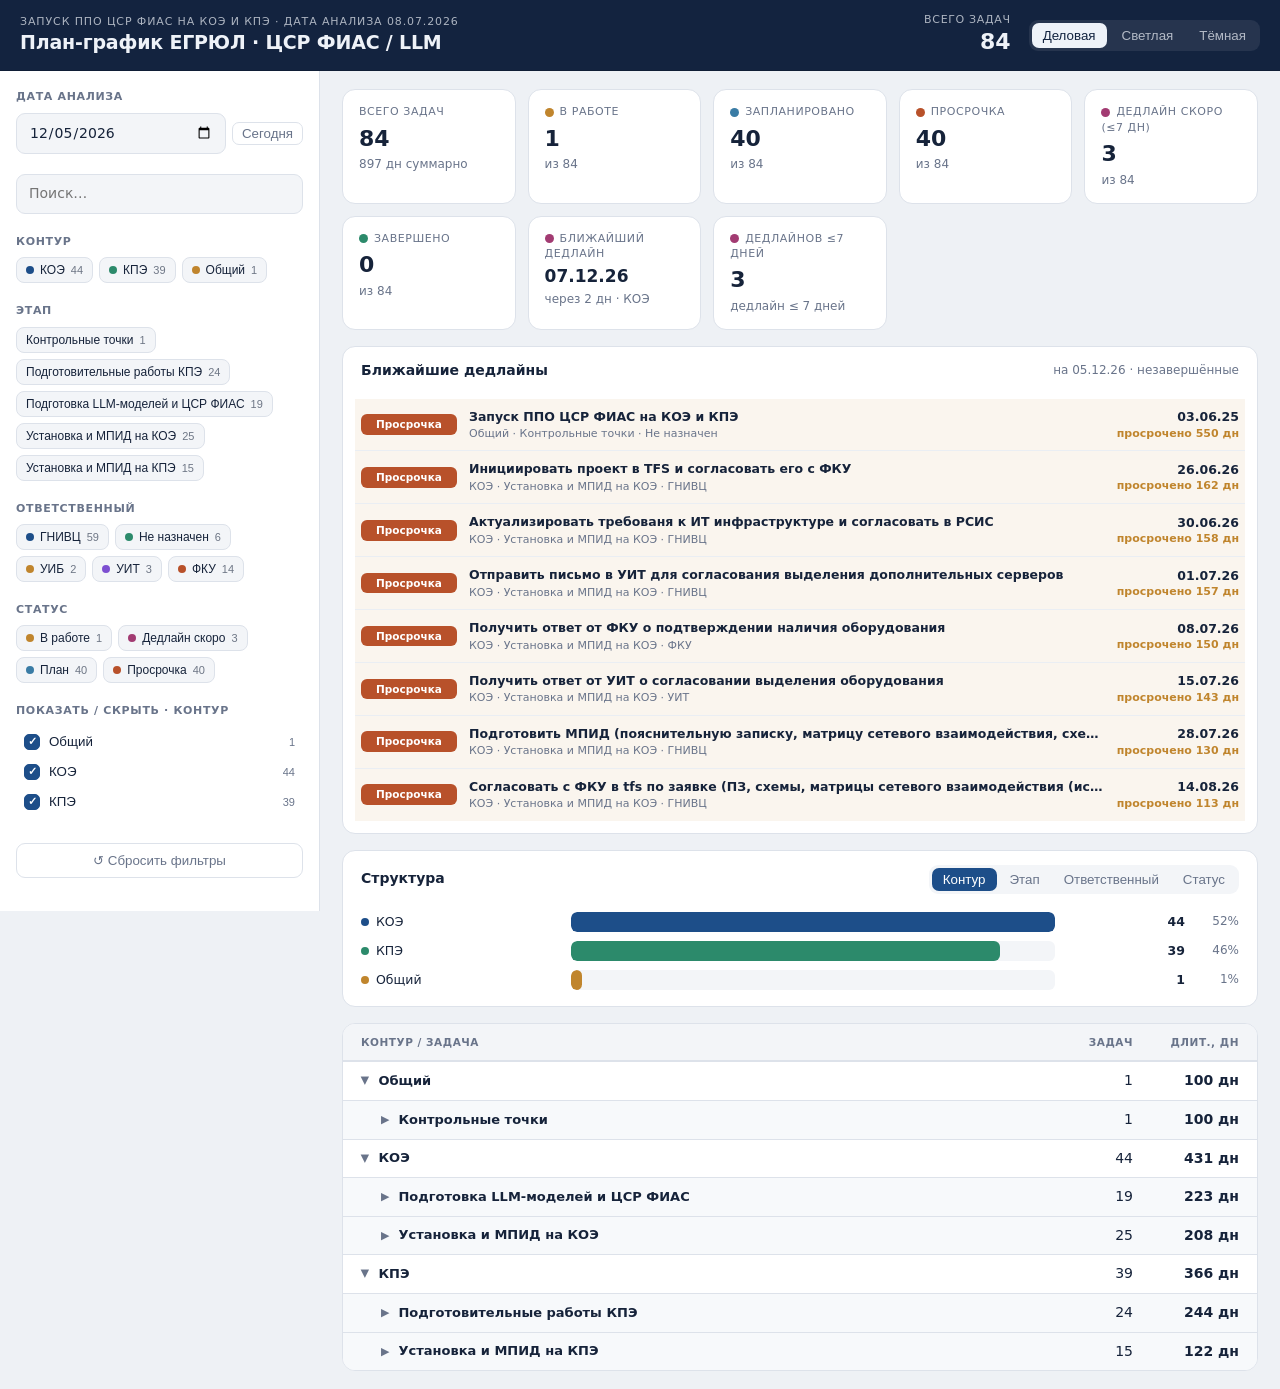
==== constructorskeleton.html @ 40c8abad "Remove 'Показана' toggle column from schedule table Drop the per-row show/hide pill (and unused DOMA" ====
<!DOCTYPE html>
<html lang="ru">
<head>
<meta charset="utf-8">
<meta name="viewport" content="width=device-width, initial-scale=1">
<title>План-график ЕГРЮЛ · ЦСР ФИАС / LLM · КОЭ и КПЭ</title>
<style>
  * { box-sizing: border-box; margin: 0; padding: 0; }

  /* ===== ТЕМЫ (CSS-переменные). Меняются переключателем в шапке ===== */
  :root, :root[data-theme="business"] {
    --bg:#eef1f5; --panel:#fff; --panel2:#f3f5f8; --groupBg:#f7f9fb;
    --ink:#16233a; --mut:#69748a; --bord:#dde2ea; --bordSoft:#eaeef3;
    --acc:#1d4e89; --accInk:#fff; --head:#13233f; --headInk:#eef2f8;
    --good:#2c8a6b; --warn:#c0852d;
  }
  :root[data-theme="light"] {
    --bg:#fafaf9; --panel:#fff; --panel2:#f5f5f4; --groupBg:#fafaf9;
    --ink:#1c1917; --mut:#78716c; --bord:#e7e5e4; --bordSoft:#f0efee;
    --acc:#b8512a; --accInk:#fff; --head:#fff; --headInk:#1c1917;
    --good:#2c8a6b; --warn:#b8512a;
  }
  :root[data-theme="dark"] {
    --bg:#0e1520; --panel:#16202e; --panel2:#1d2937; --groupBg:#19232f;
    --ink:#e8eef6; --mut:#8896a8; --bord:#27323f; --bordSoft:#1f2937;
    --acc:#4f9eff; --accInk:#0e1520; --head:#101924; --headInk:#e8eef6;
    --good:#3fb488; --warn:#e0a24a;
  }

  body { background:var(--bg); color:var(--ink);
    font:14px/1.4 Inter, system-ui, -apple-system, "Segoe UI", Roboto, sans-serif;
    font-variant-numeric: tabular-nums; }

  .header { position:sticky; top:0; z-index:20; background:var(--head); color:var(--headInk);
    display:flex; align-items:center; justify-content:space-between; gap:16px;
    padding:12px 20px; border-bottom:1px solid rgba(0,0,0,.15); }
  .header .kicker { font-size:11px; letter-spacing:.08em; text-transform:uppercase; opacity:.7; }
  .header h1 { font-size:19px; font-weight:700; letter-spacing:-.01em; }
  .header .total { text-align:right; }
  .header .total .lbl { font-size:11px; letter-spacing:.06em; text-transform:uppercase; opacity:.7; }
  .header .total .val { font-size:22px; font-weight:800; }
  .themes { display:flex; gap:4px; background:rgba(255,255,255,.08); padding:3px; border-radius:9px; }
  .themes button { border:none; background:transparent; color:var(--headInk); opacity:.7;
    font:600 12px inherit; padding:5px 11px; border-radius:7px; cursor:pointer; }
  .themes button.on { background:var(--headInk); color:var(--head); opacity:1; }

  .body { display:grid; grid-template-columns:320px 1fr; align-items:start; gap:0; }
  @media (max-width:900px){ .body { grid-template-columns:1fr; } }

  .sidebar { position:sticky; top:60px; align-self:start; max-height:calc(100vh - 60px); overflow-y:auto;
    background:var(--panel); border-right:1px solid var(--bord); padding:18px 16px 60px;
    display:flex; flex-direction:column; gap:20px; }
  @media (max-width:900px){ .sidebar { position:static; max-height:none; border-right:none; border-bottom:1px solid var(--bord);} }
  .search { width:100%; padding:9px 12px; border:1px solid var(--bord); border-radius:9px;
    background:var(--panel2); color:var(--ink); font:inherit; outline:none; }
  .facet .ttl, .side-ttl { font-size:11px; letter-spacing:.06em; text-transform:uppercase;
    color:var(--mut); font-weight:700; margin-bottom:8px; }
  .chips { display:flex; flex-wrap:wrap; gap:6px; }
  .chip { display:inline-flex; align-items:center; gap:6px; padding:5px 9px; border-radius:8px;
    font-size:12px; font-weight:500; cursor:pointer; border:1px solid var(--bord); background:var(--panel2); color:var(--ink); }
  .chip.on { border-color:var(--acc); background:var(--acc); color:var(--accInk); }
  .chip .dot { width:8px; height:8px; border-radius:50%; flex:none; }
  .chip .cnt { opacity:.6; font-size:11px; }
  .scenario button { display:flex; align-items:center; gap:9px; width:100%; padding:7px 8px; border:none;
    border-radius:8px; background:transparent; color:var(--ink); font:12.5px inherit; cursor:pointer; text-align:left; }
  .scenario .box { width:16px;height:16px;flex:none;border-radius:5px;display:flex;align-items:center;justify-content:center;
    font-size:11px;font-weight:700;border:1.5px solid var(--bord); }
  .scenario button.on .box { background:var(--acc); border-color:var(--acc); color:var(--accInk); }
  .scenario button.off { color:var(--mut); text-decoration:line-through; opacity:.65; }
  .scenario .amt { margin-left:auto; font-size:11px; color:var(--mut); }
  .reset { margin-top:6px; width:100%; padding:9px; border:1px solid var(--bord); border-radius:9px;
    background:var(--panel); color:var(--mut); font:600 12.5px inherit; cursor:pointer; }

  .main { padding:18px clamp(12px,2vw,22px); display:flex; flex-direction:column; gap:16px; min-width:0; }
  .kpis { display:grid; grid-template-columns:repeat(auto-fit,minmax(150px,1fr)); gap:12px; }
  @media (max-width:560px){ .kpis { grid-template-columns:repeat(2,1fr); } }
  .kpi { background:var(--panel); border:1px solid var(--bord); border-radius:13px; padding:14px 16px; }
  .kpi .lbl { font-size:11px; letter-spacing:.05em; text-transform:uppercase; color:var(--mut); }
  .kpi .val { font-size:22px; font-weight:800; margin-top:4px; }
  .kpi .sub { font-size:12px; color:var(--mut); margin-top:2px; }

  .delta { display:flex; align-items:center; gap:14px; padding:14px 18px; border-radius:13px; }
  .delta.save { border:1px solid var(--good); background:color-mix(in srgb, var(--good) 12%, var(--panel)); }
  .delta.over { border:1px solid var(--warn); background:color-mix(in srgb, var(--warn) 12%, var(--panel)); }
  .delta .ic { font-size:18px; } .delta .t { font-weight:700; } .delta .s { font-size:12px; color:var(--mut); }
  .delta .v { margin-left:auto; font-size:20px; font-weight:800; }

  .card { background:var(--panel); border:1px solid var(--bord); border-radius:13px; }
  .card .cap { display:flex; align-items:center; justify-content:space-between; gap:12px; padding:14px 18px; }
  .card .cap h2 { font-size:14px; font-weight:700; }
  .segbtns { display:flex; gap:2px; background:var(--panel2); padding:3px; border-radius:9px; }
  .segbtns button { border:none; background:transparent; color:var(--mut); font:600 12px inherit;
    padding:4px 11px; border-radius:7px; cursor:pointer; }
  .segbtns button.on { background:var(--acc); color:var(--accInk); }

  .bars { padding:4px 18px 16px; display:flex; flex-direction:column; gap:9px; }
  .bar { display:flex; align-items:center; gap:10px; }
  .bar .name { width:200px; flex:none; font-size:12.5px; white-space:nowrap; overflow:hidden;
    text-overflow:ellipsis; display:flex; align-items:center; gap:7px; }
  @media (max-width:760px){ .bar .name { width:120px; } }
  .bar .track { flex:1; height:20px; background:var(--panel2); border-radius:6px; overflow:hidden; }
  .bar .fill { height:100%; border-radius:6px; }
  .bar .amt { width:120px; text-align:right; font-weight:700; font-size:12.5px; }
  .bar .pct { width:44px; text-align:right; color:var(--mut); font-size:12px; }
  .bar .dot { width:8px;height:8px;border-radius:50%;flex:none; }

  .table { overflow-x:auto; }
  .table .inner { min-width:720px; }
  .thead, .noderow, .leaf { display:grid; gap:10px; align-items:center; }
  .thead { padding:11px 18px; background:var(--panel2); border-bottom:1px solid var(--bord);
    font-size:10.5px; letter-spacing:.05em; text-transform:uppercase; color:var(--mut); font-weight:700; }
  .thead .r, .noderow .r, .leaf .r { text-align:right; }
  .noderow { padding:9px 18px; cursor:pointer; border-top:1px solid var(--bord); }
  .noderow.lvl1 { background:var(--groupBg); padding-left:38px; }
  .noderow .nm { font-weight:700; font-size:13px; display:flex; align-items:center; gap:9px; }
  .noderow .chev { color:var(--mut); font-size:11px; transition:transform .15s; display:inline-block; }
  .noderow.open .chev { transform:rotate(90deg); }
  .leaf { padding:9px 18px 9px 54px; border-top:1px solid var(--bordSoft); }
  .leaf .nm { font-size:12.5px; }
  .leaf .desc { font-size:11px; color:var(--mut); }
  .leaf .meta { font-size:11px; color:var(--mut); margin-top:2px; }
  .leaf .meta b { color:var(--acc); font-weight:600; }
  .struck { text-decoration:line-through; opacity:.5; }
  .badge { display:inline-block; padding:2px 8px; border-radius:6px; font-size:10.5px; font-weight:700; color:#fff; white-space:nowrap; }
  .tchip { display:inline-block; padding:2px 8px; border-radius:6px; font-size:11px; font-weight:600; color:#fff; }
  .qty { width:74px; padding:5px 7px; text-align:right; border-radius:7px; font:12.5px inherit;
    border:1px solid var(--bord); background:var(--panel2); color:var(--ink); outline:none; }
  .qty.edited { border-color:var(--acc); }
  .pill { padding:3px 9px; border-radius:7px; font:700 10.5px inherit; cursor:pointer; white-space:nowrap;
    border:1px solid var(--bord); background:transparent; color:var(--mut); }
  .pill.off { border-color:var(--acc); background:var(--acc); color:var(--accInk); }
  .muted { color:var(--mut); }
  .empty { padding:44px; text-align:center; color:var(--mut); }

  /* дедлайн-чип в строке задачи */
  .due { display:inline-block; padding:2px 8px; border-radius:6px; font-size:11px; font-weight:600;
    border:1px solid var(--bord); color:var(--mut); background:var(--panel2); white-space:nowrap; }
  .due.risk { border-color:#a23b72; color:#a23b72; background:color-mix(in srgb,#a23b72 12%,var(--panel)); }
  .due.over { border-color:var(--warn); color:var(--warn); background:color-mix(in srgb,var(--warn) 14%,var(--panel)); }
  .due.ok   { border-color:var(--good); color:var(--good); background:color-mix(in srgb,var(--good) 12%,var(--panel)); }

  /* блок «Ближайшие дедлайны» */
  .deadlines { padding:4px 12px 12px; display:flex; flex-direction:column; }
  .dl-row { display:flex; align-items:center; gap:12px; padding:9px 6px; border-top:1px solid var(--bordSoft); }
  .dl-row:first-child { border-top:none; }
  .dl-row.over { background:color-mix(in srgb,var(--warn) 8%,transparent); }
  .dl-row.risk { background:color-mix(in srgb,#a23b72 7%,transparent); }
  .dl-badge { flex:none; padding:3px 9px; border-radius:6px; font-size:10.5px; font-weight:700; color:#fff; min-width:96px; text-align:center; }
  .dl-main { flex:1; min-width:0; }
  .dl-name { font-size:12.5px; font-weight:600; white-space:nowrap; overflow:hidden; text-overflow:ellipsis; }
  .dl-meta { font-size:11px; color:var(--mut); margin-top:1px; }
  .dl-date { flex:none; text-align:right; font-size:12.5px; }
  .dl-left { display:block; font-size:11px; color:var(--mut); }
  .dl-left.over { color:var(--warn); font-weight:700; }
  .dl-left.risk { color:#a23b72; font-weight:700; }
</style>
</head>
<body>
<div id="app"></div>

<script>
/* =============================================================================
   КОНСТРУКТОР — СКЕЛЕТ-ДВИЖОК
   -----------------------------------------------------------------------------
   Как адаптировать под свою предметную область:
     1) DOMAIN  — описываешь область: подписи, иерархию, меры (числа), фасеты
                  (фильтры), формулу пересчёта, статусы.
     2) DATA    — массив «плоских» записей (одна запись = одна позиция/строка).
                  Каждая запись должна содержать поля, на которые ссылается DOMAIN
                  (все уровни hierarchy, все measures, все facets, itemLabel и т.д.).
     3) ENGINE  — ниже; предметно-независим, трогать обычно не нужно.

   Формула пересчёта («калькулятор»): для меры со scalesWithQty
       эффективное значение = базовое * (изменённое_кол-во / базовое_кол-во)
   Драйвер количества — DOMAIN.qtyKey (редактируемое поле в таблице).
   Исключение из расчёта (сценарий) на любом уровне обнуляет вклад позиции.
============================================================================= */

/* ===== 1. DOMAIN — ПЛАН-ГРАФИК ЕГРЮЛ (ЦСР ФИАС / LLM / КОЭ и КПЭ) =========== */
const ANALYSIS_DATE = new Date(2026, 6, 8);   // дата анализа 08.07.2026 (файл «8.07»)

const DOMAIN = {
  title:    'План-график ЕГРЮЛ · ЦСР ФИАС / LLM',
  subtitle: 'Запуск ППО ЦСР ФИАС на КОЭ и КПЭ · дата анализа 08.07.2026',
  currency: '',                          // без денежной единицы
  bigUnit:  '',

  hierarchy: ['contour', 'stage'],       // Контур → Этап → Задача
  levelLabels: { contour:'Контур', stage:'Этап' },

  itemLabel: 'name',                     // название задачи
  itemSub:   'period',                   // «начало → окончание» под задачей

  qtyKey:          'dur',                // справочная мера (нередактируемая)
  headlineMeasure: 'tasks',              // главный итог в шапке = число задач

  // меры (числовые поля). kind: 'count' | 'num'
  measures: [
    { key:'tasks', label:'Задач',     kind:'count' },              // =1, сумма = кол-во задач
    { key:'dur',   label:'Длит., дн', kind:'num', unit:'дн', primary:true },
  ],

  // фасеты (фильтры в сайдбаре). colored:true — раскрашивать значения
  facets: [
    { key:'contour',     label:'Контур',       colored:true },
    { key:'stage',       label:'Этап' },
    { key:'responsible', label:'Ответственный', colored:true },
    { key:'status',      label:'Статус',       colored:true,
      colors:{ 'План':'#3a7ca5', 'В работе':'#c0852d', 'Завершено':'#2c8a6b',
               'Просрочка':'#b8512a', 'Дедлайн скоро':'#a23b72' } },
  ],

  badgeFacet:    'status',                        // какой фасет показывать бейджем в строке
  breakdownDims: ['contour', 'stage', 'responsible', 'status'],   // разрезы диаграммы

  // строки-меты под задачей
  rowMeta: [
    { key:'startLabel',  label:'Начало' },
    { key:'pred',        label:'Предшественники' },
    { key:'members',     label:'Участники' },
    { key:'responsible', label:'Ответственный' },
    { key:'pctLabel',    label:'Выполнение' },
  ],

};

// названия статусов (единый источник)
const ST = { done:'Завершено', over:'Просрочка', work:'В работе', risk:'Дедлайн скоро', plan:'План' };

// подписи статусных KPI и порядок вывода
const STATUS_KPIS = [
  { key:'total',    label:'Всего задач' },
  { key:ST.work,    label:'В работе' },
  { key:ST.plan,    label:'Запланировано' },
  { key:ST.over,    label:'Просрочка' },
  { key:ST.risk,    label:'Дедлайн скоро (≤7 дн)' },
  { key:ST.done,    label:'Завершено' },
  { key:'nearest',  label:'Ближайший дедлайн' },
  { key:'due7',     label:'Дедлайнов ≤7 дней' },
];

/* ===== 2. DATA — ЗАДАЧИ ПЛАН-ГРАФИКА (из .mpp, дата анализа 08.07.2026) ===== */
const DATA = [
  // contour  stage  name  dur  start(ISO)  finish(ISO)  pct  deadline  pred  members  responsible
  r('Общий', 'Контрольные точки', 'Запуск ППО ЦСР ФИАС на КОЭ и КПЭ', 100, '2025-01-15', '2025-06-03', 0, null, '—', '—', 'Не назначен'),
  r('КОЭ', 'Подготовка LLM-моделей и ЦСР ФИАС', 'Разработать промпты на критерии и тестового датасета ', 51, '2026-06-22', '2026-08-31', 10, null, '—', 'ГНИВЦ Команда прикладной системы', 'ГНИВЦ'),
  r('КОЭ', 'Подготовка LLM-моделей и ЦСР ФИАС', 'Разработать редактируемый справочник критериев для совместного заполнения инспекциями и ГНИВЦ (критерий, промпт, условия применимости, набор тестовых документов положит. И отриц.)', 46, '2026-06-29', '2026-08-31', 11, null, '3', 'ГНИВЦ Команда прикладной системы', 'ГНИВЦ'),
  r('КОЭ', 'Подготовка LLM-моделей и ЦСР ФИАС', 'Разработать механизм исполнения сценариев включая тестовое исполнение с оценкой качества ответов', 41, '2026-07-06', '2026-08-31', 10, null, '4', 'ГНИВЦ Команда ИИ', 'ГНИВЦ'),
  r('КОЭ', 'Подготовка LLM-моделей и ЦСР ФИАС', 'Провести тестирование моделей, выбор моделей', 5, '2026-09-01', '2026-09-07', 0, null, '5', 'ГНИВЦ Команда ИИ', 'ГНИВЦ'),
  r('КОЭ', 'Подготовка LLM-моделей и ЦСР ФИАС', 'Настроить интеграцию с OCR для обеспечения распознования документов', 5, '2026-09-08', '2026-09-14', 0, null, '6', 'ГНИВЦ Команда прикладной системы', 'ГНИВЦ'),
  r('КОЭ', 'Подготовка LLM-моделей и ЦСР ФИАС', 'Доработать ЦСР/ФИАС', 25, '2026-09-15', '2026-10-19', 0, null, '7', 'ГНИВЦ Команда прикладной системы', 'ГНИВЦ'),
  r('КОЭ', 'Подготовка LLM-моделей и ЦСР ФИАС', 'Сформировать отчеты по проверкам для ИИ моделей', 7, '2026-09-08', '2026-09-16', 0, null, '6', 'ГНИВЦ Команда ИИ', 'ГНИВЦ'),
  r('КОЭ', 'Подготовка LLM-моделей и ЦСР ФИАС', 'Провести тестирование на ADP ГНИВЦ решения ЦСР ФИАС и моделей LLM', 5, '2026-10-20', '2026-10-26', 0, null, '8', 'ГНИВЦ Команда ИИ', 'ГНИВЦ'),
  r('КОЭ', 'Подготовка LLM-моделей и ЦСР ФИАС', 'Доработки по итогам тестирования ', 7, '2026-10-27', '2026-11-05', 0, null, '10', 'ГНИВЦ Команда ИИ', 'ГНИВЦ'),
  r('КОЭ', 'Подготовка LLM-моделей и ЦСР ФИАС', 'Подготовить инструкцию по установке и настройке LLM моделей и решения на сервер с GPU', 7, '2026-10-27', '2026-11-05', 0, null, '10', 'ГНИВЦ', 'ГНИВЦ'),
  r('КОЭ', 'Подготовка LLM-моделей и ЦСР ФИАС', 'Записать LLM решения на диск', 3, '2026-09-17', '2026-09-21', 0, null, '9', 'ГНИВЦ Команда ИИ', 'ГНИВЦ'),
  r('КОЭ', 'Подготовка LLM-моделей и ЦСР ФИАС', 'Подготовить и отправить письмо "О согласовании установки LLM моделей с диска" в УИБ (копия УИТ/ФКУ) с приложением отчета', 1, '2026-09-22', '2026-09-22', 0, null, '13', 'ГНИВЦ', 'ГНИВЦ'),
  r('КОЭ', 'Подготовка LLM-моделей и ЦСР ФИАС', 'Получить ответ на письмо от УИБ "О согласовании установки LLM моделей с диска"', 5, '2026-09-23', '2026-09-29', 0, null, '14', 'УИБ', 'УИБ'),
  r('КОЭ', 'Подготовка LLM-моделей и ЦСР ФИАС', 'Передать диск с LLM моделями и решением на проверку ИБ ФКУ с приложением акта приема-передачи ', 1, '2026-09-30', '2026-09-30', 0, null, '15', 'ГНИВЦ Команда ИИ', 'ГНИВЦ'),
  r('КОЭ', 'Подготовка LLM-моделей и ЦСР ФИАС', 'Провести проверку диска ИБ ФКУ', 3, '2026-10-01', '2026-10-05', 0, null, '16', 'ФКУ', 'ФКУ'),
  r('КОЭ', 'Подготовка LLM-моделей и ЦСР ФИАС', 'Согласовать инструкцию с ФКУ по заявке в TFS (заявка по МПИД)', 5, '2026-11-06', '2026-11-12', 0, null, '12', 'ГНИВЦ, ФКУ,ГНИВЦ УИТИ', 'ГНИВЦ'),
  r('КОЭ', 'Подготовка LLM-моделей и ЦСР ФИАС', 'Подготовить документы для передачи ППО ЦСР ФИАС в ФАП', 3, '2026-11-13', '2026-11-17', 0, null, '12,13,15,16,17,18', 'ГНИВЦ', 'ГНИВЦ'),
  r('КОЭ', 'Подготовка LLM-моделей и ЦСР ФИАС', 'Передать ППО ЦСР ФИАС в ФАП', 2, '2026-11-18', '2026-11-19', 0, null, '19', 'ГНИВЦ', 'ГНИВЦ'),
  r('КОЭ', 'Подготовка LLM-моделей и ЦСР ФИАС', 'Готовность установки ЦСР ФИАС на КОЭ', 1, '2026-11-20', '2026-11-20', 0, null, '20', '—', 'Не назначен'),
  r('КОЭ', 'Установка и МПИД на КОЭ', 'Перевоз сервера с GPU на Походный с сопутствующими организационными мероприятиями', 26, '2026-07-13', '2026-08-17', 0, null, '—', 'ГНИВЦ УИТИ', 'ГНИВЦ'),
  r('КОЭ', 'Установка и МПИД на КОЭ', 'Разработка и согласование L2', 26, '2026-07-13', '2026-08-17', 0, null, '—', 'ГНИВЦ УИТИ', 'ГНИВЦ'),
  r('КОЭ', 'Установка и МПИД на КОЭ', 'Коммутация по L2', 5, '2026-08-18', '2026-08-24', 0, null, '24', 'ФКУ', 'ФКУ'),
  r('КОЭ', 'Установка и МПИД на КОЭ', 'Инициировать проект в TFS и согласовать его с ФКУ', 5, '2026-06-22', '2026-06-26', 0, null, '—', 'ГНИВЦ, ФКУ,ГНИВЦ УИТИ', 'ГНИВЦ'),
  r('КОЭ', 'Установка и МПИД на КОЭ', 'Актуализировать требованя к ИТ инфраструктуре и согласовать в РСИС', 7, '2026-06-22', '2026-06-30', 0, null, '26', 'ГНИВЦ УИТИ', 'ГНИВЦ'),
  r('КОЭ', 'Установка и МПИД на КОЭ', 'Отправить письмо в УИТ для согласования выделения дополнительных серверов', 1, '2026-07-01', '2026-07-01', 0, null, '27', 'ГНИВЦ', 'ГНИВЦ'),
  r('КОЭ', 'Установка и МПИД на КОЭ', 'Получить ответ от ФКУ о подтверждении наличия оборудования', 5, '2026-07-02', '2026-07-08', 0, null, '28', 'ФКУ', 'ФКУ'),
  r('КОЭ', 'Установка и МПИД на КОЭ', 'Получить ответ от УИТ о согласовании выделения оборудования', 5, '2026-07-09', '2026-07-15', 0, null, '29', 'УИТ', 'УИТ'),
  r('КОЭ', 'Установка и МПИД на КОЭ', 'Подготовить МПИД (пояснительную записку, матрицу сетевого взаимодействия, схему развертывания ЦСР ФИАС (с GPU))', 20, '2026-07-01', '2026-07-28', 0, null, '27', 'ГНИВЦ УИТИ', 'ГНИВЦ'),
  r('КОЭ', 'Установка и МПИД на КОЭ', 'Согласовать с ФКУ в tfs по заявке (ПЗ, схемы, матрицы сетевого взаимодействия (использование GPU СКУАД), профиль трафика)', 20, '2026-07-20', '2026-08-14', 0, null, '31', 'ГНИВЦ, ФКУ,ГНИВЦ УИТИ', 'ГНИВЦ'),
  r('КОЭ', 'Установка и МПИД на КОЭ', 'Направить письмо в УИТ (УИБ, ФКУ) об утверждении комплекта документации (ПЗ, схемы, матрицы сетевого взаимодействия (использование GPU СКУАД), профиль трафика)', 1, '2026-08-17', '2026-08-17', 0, null, '32', 'ГНИВЦ УИТИ', 'ГНИВЦ'),
  r('КОЭ', 'Установка и МПИД на КОЭ', 'Получить ответ от УИТ об утверждении комплекта документации (ПЗ, схемы, матрицы сетевого взаимодействия (использование GPU СКУАД), профиль трафика)', 5, '2026-08-18', '2026-08-24', 0, null, '33', 'УИТ', 'УИТ'),
  r('КОЭ', 'Установка и МПИД на КОЭ', 'Сформировать заявку на создание VLAN для ЦСР ФИАС ', 1, '2026-08-17', '2026-08-17', 0, null, '33', 'ГНИВЦ', 'ГНИВЦ'),
  r('КОЭ', 'Установка и МПИД на КОЭ', 'Создать VLAN в rDMZ Москва', 3, '2026-08-25', '2026-08-27', 0, null, '34,35,25', 'ФКУ', 'ФКУ'),
  r('КОЭ', 'Установка и МПИД на КОЭ', 'Сформировать заявку на создание СВ для LLM по МПИД ', 1, '2026-08-17', '2026-08-17', 0, null, '33', 'ГНИВЦ УИТИ', 'ГНИВЦ'),
  r('КОЭ', 'Установка и МПИД на КОЭ', 'Создать СВ  для LLM по заявке в TFS', 5, '2026-08-28', '2026-09-03', 0, null, '36,37', 'ФКУ', 'ФКУ'),
  r('КОЭ', 'Установка и МПИД на КОЭ', 'Сформировать заявку на установку (обновление) ЦСР ФИАС', 1, '2026-11-23', '2026-11-23', 0, null, '21', 'ГНИВЦ Команда прикладной системы', 'ГНИВЦ'),
  r('КОЭ', 'Установка и МПИД на КОЭ', 'Установить (обновление) ЦСР ФИАС по заявке TFS', 15, '2026-11-24', '2026-12-14', 0, null, '39,38', 'ФКУ', 'ФКУ'),
  r('КОЭ', 'Установка и МПИД на КОЭ', 'Установить LLM моделей и решения по инструкции силами ГНИВЦ (в т.ч. Командировка сотрудника ГНИВЦ) (централизовано со СКУАД)', 14, '2026-11-23', '2026-12-10', 0, null, '17,21', 'ГНИВЦ Команда ИИ', 'ГНИВЦ'),
  r('КОЭ', 'Установка и МПИД на КОЭ', 'Провести тестирование решения с LLM силами ГНИВЦ ', 5, '2026-12-15', '2026-12-21', 0, null, '40,41', 'ГНИВЦ Команда ИИ и команда прикладной системы', 'ГНИВЦ'),
  r('КОЭ', 'Установка и МПИД на КОЭ', 'Корректировки по итогам тестирования', 10, '2026-12-22', '2027-01-13', 0, null, '42', 'ГНИВЦ Команда ИИ и команда прикладной системы', 'ГНИВЦ'),
  r('КОЭ', 'Установка и МПИД на КОЭ', 'Провести демонстрацию заказчику на КОЭ', 1, '2027-01-14', '2027-01-14', 0, null, '42,43', 'ГНИВЦ Команда ИИ и команда прикладной системы', 'ГНИВЦ'),
  r('КОЭ', 'Установка и МПИД на КОЭ', 'Согласование с УИБ и перенос промышленных данных на КОЭ для реализации КПЭ', 20, '2026-11-02', '2026-11-30', 0, null, '—', 'ГНИВЦ Команда ИИ и команда прикладной системы', 'ГНИВЦ'),
  r('КОЭ', 'Установка и МПИД на КОЭ', 'Тестирование на промышленных данных силами ГНИВЦ', 5, '2026-12-01', '2026-12-07', 0, null, '45', 'ГНИВЦ Команда ИИ и команда прикладной системы', 'ГНИВЦ'),
  r('КОЭ', 'Установка и МПИД на КОЭ', 'Провести демонстрацию заказчику на КОЭ с промышленными данными для реализации КПЭ', 1, '2026-12-08', '2026-12-08', 0, null, '46', 'ГНИВЦ Команда ИИ и команда прикладной системы', 'ГНИВЦ'),
  r('КПЭ', 'Подготовительные работы КПЭ', 'Поставка оборудования для КПЭ', 1, '2026-12-30', '2026-12-31', 0, null, '—', '—', 'Не назначен'),
  r('КПЭ', 'Подготовительные работы КПЭ', 'Доработать LLM модели и ППО ЦСР ФИАС после проведения демонстрации заказчику на КОЭ', 15, '2027-01-15', '2027-02-04', 0, null, '44', 'ГНИВЦ Команда ИИ', 'ГНИВЦ'),
  r('КПЭ', 'Подготовительные работы КПЭ', 'Доработать инструкции по развертыванию LLM моделей и документации ППО ЦСР ФИАС', 10, '2027-02-05', '2027-02-18', 0, null, '50', 'ГНИВЦ Команда ИИ', 'ГНИВЦ'),
  r('КПЭ', 'Подготовительные работы КПЭ', 'Согласование проноса диска с LLM моделями на КПЭ', 80, '2026-07-13', '2026-10-30', 0, null, '—', 'УИБ,ФКУ,ГНИВЦ', 'УИБ'),
  r('КПЭ', 'Подготовительные работы КПЭ', 'Согласовать инструкции по развертыванию LLM моделей с ФКУ', 15, '2027-02-19', '2027-03-16', 0, null, '51', 'ГНИВЦ, ФКУ,ГНИВЦ Команда ИИ', 'ГНИВЦ'),
  r('КПЭ', 'Подготовительные работы КПЭ', 'Сформировать отчеты по проверкам для ИИ моделей', 10, '2027-02-05', '2027-02-18', 0, null, '41,50', 'ГНИВЦ Команда ИИ', 'ГНИВЦ'),
  r('КПЭ', 'Подготовительные работы КПЭ', 'Записать LLM модели на диск', 3, '2027-02-19', '2027-02-25', 0, null, '54', 'ГНИВЦ Команда ИИ', 'ГНИВЦ'),
  r('КПЭ', 'Подготовительные работы КПЭ', 'Подготовить и отправить письмо "О согласовании установки LLM моделей с диска" в УИБ (копия УИТ/ФКУ) с приложением отчета', 1, '2027-02-26', '2027-02-26', 0, null, '52,55', 'ГНИВЦ', 'ГНИВЦ'),
  r('КПЭ', 'Подготовительные работы КПЭ', 'Получить ответ на письмо от УИБ "О согласовании установки LLM моделей с диска"', 5, '2027-03-01', '2027-03-05', 0, null, '56', 'ГНИВЦ, УИБ', 'ГНИВЦ'),
  r('КПЭ', 'Подготовительные работы КПЭ', 'Передать диск с LLM моделями на проверку ИБ ФКУ с приложением акта приема-передачи ', 1, '2027-03-09', '2027-03-09', 0, null, '57', 'ГНИВЦ Команда ИИ', 'ГНИВЦ'),
  r('КПЭ', 'Подготовительные работы КПЭ', 'Провести проверку диска ИБ ФКУ', 3, '2027-03-10', '2027-03-12', 0, null, '58,52', 'ФКУ', 'ФКУ'),
  r('КПЭ', 'Подготовительные работы КПЭ', 'Принять решение о способе доступа к диску для настройки LLM моделей', 15, '2027-01-15', '2027-02-04', 0, null, '50,49', 'ГНИВЦ Команда ИИ', 'ГНИВЦ'),
  r('КПЭ', 'Подготовительные работы КПЭ', 'Отправить письмо о согласовании трансфера ', 2, '2027-02-05', '2027-02-08', 0, null, '60,49', 'ГНИВЦ УИТИ', 'ГНИВЦ'),
  r('КПЭ', 'Подготовительные работы КПЭ', 'Трансфер GPU-сервера из Городца в Дубну', 12, '2027-02-09', '2027-02-26', 0, null, '61,49', 'ГНИВЦ УИТИ', 'ГНИВЦ'),
  r('КПЭ', 'Подготовительные работы КПЭ', 'Подготовить документы для передачи ППО ЦСР ФИАС в ФАП', 5, '2027-03-15', '2027-03-19', 0, null, '59', 'ГНИВЦ Команда прикладной системы', 'ГНИВЦ'),
  r('КПЭ', 'Подготовительные работы КПЭ', 'Передать ППО ЦСР ФИАС в ФАП', 2, '2027-03-22', '2027-03-23', 0, null, '63', 'ГНИВЦ Команда прикладной системы', 'ГНИВЦ'),
  r('КПЭ', 'Подготовительные работы КПЭ', 'Сервера GPU поставлены на КПЭ', 1, '2027-03-24', '2027-03-24', 0, null, '64,60,62', '—', 'Не назначен'),
  r('КПЭ', 'Подготовительные работы КПЭ', 'Сформировать схему L2 ', 10, '2027-03-01', '2027-03-15', 0, null, '62', 'ГНИВЦ УИТИ', 'ГНИВЦ'),
  r('КПЭ', 'Подготовительные работы КПЭ', 'Согласовать схему L2 в рабочем порядке с ФКУ в Lotus', 15, '2027-03-16', '2027-04-05', 0, null, '66', 'ФКУ', 'ФКУ'),
  r('КПЭ', 'Подготовительные работы КПЭ', 'Сформировать требования к серверу и разместить в РСИС на согласование на сервер с GPU', 7, '2027-03-16', '2027-03-24', 0, null, '66', 'ГНИВЦ УИТИ', 'ГНИВЦ'),
  r('КПЭ', 'Подготовительные работы КПЭ', 'Согласовать требования к серверу GPU в РСИС ', 15, '2027-03-25', '2027-04-14', 0, null, '68', 'ФКУ', 'ФКУ'),
  r('КПЭ', 'Подготовительные работы КПЭ', 'Направить в УИТ (копия УИБ, ФКУ) о согласовании схемы L2+ требование в РСИС', 1, '2027-04-15', '2027-04-15', 0, null, '69', 'ГНИВЦ УИТИ', 'ГНИВЦ'),
  r('КПЭ', 'Подготовительные работы КПЭ', 'Получить ответ от УИТ о согласовании коммутации серверов + выделения серверов по требованию в РСИС', 5, '2027-04-16', '2027-04-22', 0, null, '70', '—', 'Не назначен'),
  r('КПЭ', 'Подготовительные работы КПЭ', 'Провести выделение и коммутацию серверов ', 10, '2027-04-23', '2027-05-07', 0, null, '71', 'ФКУ', 'ФКУ'),
  r('КПЭ', 'Установка и МПИД на КПЭ', 'Инициировать проект в TFS и согласование с ФКУ', 5, '2027-01-11', '2027-01-15', 0, null, '49', 'ГНИВЦ, ФКУ,ГНИВЦ УИТИ', 'ГНИВЦ'),
  r('КПЭ', 'Установка и МПИД на КПЭ', 'Подготовить МПИД (пояснительная записка, матрица сетевого взаимодействия, схема развертывания ЦСР ФИАС (с GPU), L3)', 20, '2027-03-25', '2027-04-21', 0, null, '68', 'ГНИВЦ УИТИ', 'ГНИВЦ'),
  r('КПЭ', 'Установка и МПИД на КПЭ', 'Согласование с ФКУ в tfs по заявке ПЗ, схемы, матрицы сетевого взаимодействия (использование GPU СКУАД), профиль трафика, L3)', 25, '2027-04-13', '2027-05-19', 0, null, '75', 'ГНИВЦ, ФКУ,ГНИВЦ УИТИ', 'ГНИВЦ'),
  r('КПЭ', 'Установка и МПИД на КПЭ', 'Направить письмо в УИТ (УИБ, ФКУ) об утверждении комплекта документации (ПЗ, схемы, матрицы сетевого взаимодействия (использование GPU СКУАД), профиль трафика, L3)', 1, '2027-05-20', '2027-05-20', 0, null, '76', 'ГНИВЦ УИТИ', 'ГНИВЦ'),
  r('КПЭ', 'Установка и МПИД на КПЭ', 'Получить ответное письмо УИТ об утверждении комплекта документации (ПЗ, схемы, матрицы сетевого взаимодействия (использование GPU СКУАД), профиль трафика, L3)', 5, '2027-05-21', '2027-05-27', 0, null, '77', 'УИТ', 'УИТ'),
  r('КПЭ', 'Установка и МПИД на КПЭ', 'Сформировать заявку на создание VLAN для ЦСР ФИАС / сервера с GPU', 1, '2027-05-20', '2027-05-20', 0, null, '77', 'ГНИВЦ', 'ГНИВЦ'),
  r('КПЭ', 'Установка и МПИД на КПЭ', 'Создать VLAN в rDMZ Дубна', 5, '2027-05-28', '2027-06-03', 0, null, '78,79', 'ФКУ', 'ФКУ'),
  r('КПЭ', 'Установка и МПИД на КПЭ', 'Сформировать заявку на создание СВ по МПИД ', 1, '2027-05-20', '2027-05-20', 0, null, '77', 'ГНИВЦ УИТИ', 'ГНИВЦ'),
  r('КПЭ', 'Установка и МПИД на КПЭ', 'Создать СВ по заявке в TFS', 7, '2027-06-04', '2027-06-14', 0, null, '80,81', 'ФКУ', 'ФКУ'),
  r('КПЭ', 'Установка и МПИД на КПЭ', 'Сформировать заявку на установку ЦСР ФИАС', 1, '2026-11-30', '2026-11-30', 0, null, '—', 'ГНИВЦ Команда прикладной системы', 'ГНИВЦ'),
  r('КПЭ', 'Установка и МПИД на КПЭ', 'Установить ЦСР ФИАС по заявке TFS', 15, '2027-06-15', '2027-07-05', 0, null, '82,83', 'ФКУ', 'ФКУ'),
  r('КПЭ', 'Установка и МПИД на КПЭ', 'Установить LLM моделей по инструкции', 15, '2026-12-10', '2026-12-30', 0, null, '—', 'ФКУ', 'ФКУ'),
  r('КПЭ', 'Установка и МПИД на КПЭ', 'Провести тестирование силами ГНИВЦ/ФКУ', 5, '2027-07-06', '2027-07-12', 0, null, '84,85', 'ГНИВЦ Команда ИИ и команда прикладной системы', 'ГНИВЦ'),
  r('КПЭ', 'Установка и МПИД на КПЭ', 'Корректировки по итогам тестирования', 15, '2027-07-13', '2027-08-02', 0, null, '86', '—', 'Не назначен'),
  r('КПЭ', 'Установка и МПИД на КПЭ', 'Провести демонстрацию заказчику на КОЭ', 1, '2027-08-03', '2027-08-03', 0, null, '87', 'ГНИВЦ Команда ИИ и команда прикладной системы', 'ГНИВЦ'),
];
// хелпер-конструктор. Статус и дедлайн-поля НЕ хранятся статично —
// они вычисляются в ENGINE относительно даты анализа (см. recomputeDerived).
function r(contour, stage, name, dur, start, finish, pct, deadline, pred, members, responsible){
  return { contour, stage, name, dur, start, finish, pct: pct||0,
           deadline: deadline||null, pred, members, responsible, tasks: 1 };
}

/* ===== 3. ENGINE — ПРЕДМЕТНО-НЕЗАВИСИМОЕ ЯДРО ============================== */

// --- палитра для авто-раскраски категорий ---
const PALETTE = ['#1d4e89','#2c8a6b','#c0852d','#7d4fd1','#b8512a','#3a7ca5','#4f9eff','#9a6b3a','#5a6b82','#2c7a7b','#a23b72','#3d8168'];
const colorCache = {};
function colorFor(facetKey, value){
  const ck = facetKey+'::'+value;
  if(colorCache[ck]) return colorCache[ck];
  const f = DOMAIN.facets.find(x=>x.key===facetKey);
  if(f && f.colors && f.colors[value]) return (colorCache[ck]=f.colors[value]);
  const vals = uniq(DATA.map(d=>d[facetKey])).sort();
  return (colorCache[ck] = PALETTE[vals.indexOf(value) % PALETTE.length]);
}
const measureDef = k => DOMAIN.measures.find(m=>m.key===k);
const uniq = a => [...new Set(a)];

// --- форматтеры ---
const _cur = () => DOMAIN.currency ? ' '+DOMAIN.currency : '';
function fmtMoney(n){ return Math.round(n).toLocaleString('ru-RU')+_cur(); }
function fmtBig(n){ return fmtNum(n)+_cur(); }
function fmtNum(n){ return (Math.round(n)||0).toLocaleString('ru-RU'); }
function fmtMeasure(mKey, n){
  const m = measureDef(mKey);
  if(m.kind==='money') return fmtMoney(n);
  if(m.kind==='num')   return fmtNum(n)+(m.unit?' '+m.unit:'');
  return fmtNum(n);
}

// --- нормализация: id на каждую запись ---
const RECORDS = DATA.map((d,i)=>({ ...d, _id:i }));

// --- даты: разбор ISO/дд.мм.гг, форматирование, разница в календарных днях ---
function parseDate(s){
  if(!s || s==='—') return null;
  let m = /^(\d{4})-(\d{2})-(\d{2})$/.exec(s);           // ISO yyyy-mm-dd
  if(m) return new Date(+m[1], +m[2]-1, +m[3]);
  m = /^(\d{2})\.(\d{2})\.(\d{2})$/.exec(s);             // дд.мм.гг
  if(m) return new Date(2000+ +m[3], +m[2]-1, +m[1]);
  return null;
}
function fmtDate(d){
  if(!d) return '—';
  const p = n => String(n).padStart(2,'0');
  return p(d.getDate())+'.'+p(d.getMonth()+1)+'.'+String(d.getFullYear()).slice(2);
}
const midnight = d => new Date(d.getFullYear(), d.getMonth(), d.getDate());
function diffDays(a, b){ return Math.round((midnight(a)-midnight(b))/86400000); }  // a - b, календарные

const todayISO = () => { const d=new Date(); const p=n=>String(n).padStart(2,'0');
  return d.getFullYear()+'-'+p(d.getMonth()+1)+'-'+p(d.getDate()); };

// --- состояние ---
const state = {
  theme:'business',
  search:'',
  filters:{},                                   // { facetKey: Set(values) }
  excluded:{},                                  // { nodeId | 'L:'+id : true }
  qty:{},                                       // { leafId: newValue }
  expanded:{ }, expandedInit:false,
  dim: DOMAIN.breakdownDims[0],
  analysisDate: todayISO(),                     // ISO; дата анализа (по умолчанию — сегодня браузера)
};
DOMAIN.facets.forEach(f=>state.filters[f.key]=new Set());

// --- РАСЧЁТ СТАТУСА И ДЕДЛАЙНОВ относительно даты анализа (пересчёт каждый рендер) ---
function computeStatus(rec, aDate){
  const s = parseDate(rec.start), f = parseDate(rec.finish);
  const pct = +rec.pct || 0;
  if(pct >= 100)            return ST.done;
  if(f && f < aDate)        return ST.over;
  if(f && diffDays(f, aDate) <= 7 && diffDays(f, aDate) >= 0) return ST.risk;
  if(s && f && s <= aDate && aDate <= f) return ST.work;
  if(s && s > aDate)        return ST.plan;
  return ST.plan;
}
function recomputeDerived(){
  const aDate = parseDate(state.analysisDate) || midnight(new Date());
  RECORDS.forEach(rec=>{
    const s = parseDate(rec.start), f = parseDate(rec.finish);
    const due = parseDate(rec.deadline) || f;               // управленческий дедлайн или плановый финиш
    rec.status     = computeStatus(rec, aDate);
    rec.startLabel = fmtDate(s);
    rec.finishLabel= fmtDate(f);
    rec.pctLabel   = rec.pct > 0 ? rec.pct + '%' : '';
    rec.period     = fmtDate(s) + ' → ' + fmtDate(f);
    rec._due       = due;
    rec._dueLabel  = fmtDate(due);
    rec._daysLeft  = due ? diffDays(due, aDate) : null;      // + осталось / − просрочено
    rec._closed    = rec.status === ST.done;
  });
}

// --- калькулятор: коэффициент и эффективные меры ---
function factor(rec){
  const e = state.qty[rec._id], base = rec[DOMAIN.qtyKey];
  return (e!=null && base>0) ? e/base : 1;
}
function effQty(rec){ const e=state.qty[rec._id]; return e!=null?e:rec[DOMAIN.qtyKey]; }
function nodeId(path){ return 'N:'+path.join(' / '); }
function leafActive(rec){
  if(state.excluded['L:'+rec._id]) return false;
  let p=[];
  for(const lvl of DOMAIN.hierarchy){ p.push(rec[lvl]); if(state.excluded[nodeId(p)]) return false; }
  return true;
}
function baseVal(rec, mKey){                    // значение без исключений (для «полной сметы»)
  const m = measureDef(mKey);
  return (rec[mKey]||0) * (m.scalesWithQty ? factor(rec) : 1);
}
function eff(rec, mKey){ return leafActive(rec) ? baseVal(rec, mKey) : 0; }

// --- фильтрация ---
function passFilter(rec){
  for(const f of DOMAIN.facets){
    const set = state.filters[f.key];
    if(set.size && !set.has(rec[f.key])) return false;
  }
  const q = state.search.trim().toLowerCase();
  if(q){
    const hay = [rec[DOMAIN.itemLabel], rec[DOMAIN.itemSub], ...DOMAIN.hierarchy.map(l=>rec[l])].join(' ').toLowerCase();
    if(!hay.includes(q)) return false;
  }
  return true;
}

// --- дерево по иерархии ---
function buildTree(recs, depth, parentPath){
  const levels = DOMAIN.hierarchy;
  const lvl = levels[depth];
  const map = new Map();
  recs.forEach(rec=>{ const k=String(rec[lvl]??'—'); if(!map.has(k)) map.set(k,[]); map.get(k).push(rec); });
  const nodes=[];
  map.forEach((items,k)=>{
    const path=[...parentPath,k], last = depth===levels.length-1;
    nodes.push({ key:k, path, depth, items,
      children: last ? null : buildTree(items, depth+1, path),
      leaves:   last ? items : null });
  });
  return nodes;
}

// --- агрегаты ---
function sumEff(recs, mKey){ let t=0; recs.forEach(r=>{ t+=eff(r,mKey); }); return t; }
function sumBase(recs, mKey){ let t=0; recs.forEach(r=>{ t+=baseVal(r,mKey); }); return t; }
function nodeStruck(path){                       // узел вычеркнут, если он или любой предок исключён
  let p=[];
  for(const k of path){ p.push(k); if(state.excluded[nodeId(p)]) return true; }
  return false;
}

/* ===== РЕНДЕР ============================================================= */
const HM = DOMAIN.headlineMeasure;

function view(){
  const filtered = RECORDS.filter(passFilter);

  // статусные KPI — только по видимым (фильтр + не скрытые) задачам
  const visible = filtered.filter(leafActive);
  const counts = { total: visible.length, due7: 0 };
  visible.forEach(rec=>{
    counts[rec.status] = (counts[rec.status]||0) + 1;
    if(!rec._closed && rec._daysLeft!=null && rec._daysLeft>=0 && rec._daysLeft<=7) counts.due7++;
  });
  const totalDur = sumEff(visible, 'dur');

  // ближайшие дедлайны: незавершённые, сортировка по дедлайну (просрочка → далёкие)
  const upcoming = visible.filter(r=>!r._closed && r._due)
    .sort((a,b)=> a._due - b._due);
  const nearest = upcoming.find(r=> r._daysLeft>=0) || upcoming[0] || null;

  return { filtered, visible, counts, totalDur, upcoming, nearest };
}

function render(){
  document.documentElement.setAttribute('data-theme', state.theme);
  recomputeDerived();                        // пересчёт статусов/дедлайнов на дату анализа
  const V = view();
  const app = document.getElementById('app');

  const gridCols = `minmax(220px,1fr) repeat(${DOMAIN.measures.length},minmax(72px,96px))`;

  app.innerHTML = `
    <div class="header">
      <div>
        <div class="kicker">${esc(DOMAIN.subtitle)}</div>
        <h1>${esc(DOMAIN.title)}</h1>
      </div>
      <div style="display:flex;align-items:center;gap:18px;">
        <div class="total"><div class="lbl">Всего задач</div><div class="val">${fmtNum(V.counts.total)}</div></div>
        <div class="themes">
          ${['business','light','dark'].map(t=>`<button data-act="theme" data-v="${t}" class="${state.theme===t?'on':''}">${{business:'Деловая',light:'Светлая',dark:'Тёмная'}[t]}</button>`).join('')}
        </div>
      </div>
    </div>

    <div class="body">
      <aside class="sidebar">
        <div class="facet">
          <div class="ttl">Дата анализа</div>
          <div style="display:flex;gap:6px;align-items:center">
            <input class="search" style="flex:1" type="date" value="${esc(state.analysisDate)}" data-act="analysis">
            <button class="pill" data-act="today" title="Сегодня">Сегодня</button>
          </div>
        </div>
        <input class="search" placeholder="Поиск…" value="${esc(state.search)}" data-act="search">
        ${DOMAIN.facets.map(facetHtml).join('')}
        <div class="scenario">
          <div class="side-ttl">Показать / скрыть · ${esc(DOMAIN.levelLabels[DOMAIN.hierarchy[0]]||'Контур')}</div>
          ${scenarioHtml()}
        </div>
        <button class="reset" data-act="reset">↺ Сбросить фильтры</button>
      </aside>

      <main class="main">
        <div class="kpis">
          ${kpisHtml(V)}
        </div>

        <div class="card">
          <div class="cap"><h2>Ближайшие дедлайны</h2>
            <span class="muted" style="font-size:12px">на ${esc(fmtDate(parseDate(state.analysisDate)))} · незавершённые</span>
          </div>
          <div class="deadlines">${deadlinesHtml(V)}</div>
        </div>

        <div class="card">
          <div class="cap"><h2>Структура</h2>
            <div class="segbtns">${DOMAIN.breakdownDims.map(d=>`<button data-act="dim" data-v="${d}" class="${state.dim===d?'on':''}">${esc(facetLabel(d))}</button>`).join('')}</div>
          </div>
          <div class="bars">${barsHtml(V.filtered)}</div>
        </div>

        <div class="card table">
          <div class="inner">
            <div class="thead" style="grid-template-columns:${gridCols}">
              <div>${esc(DOMAIN.levelLabels[DOMAIN.hierarchy[0]]||'')} / Задача</div>
              ${DOMAIN.measures.map(m=>`<div class="r">${esc(m.label)}</div>`).join('')}
            </div>
            ${V.filtered.length ? buildTree(V.filtered,0,[]).map(n=>nodeHtml(n,gridCols)).join('')
                                : '<div class="empty">Нет задач под текущие фильтры</div>'}
          </div>
        </div>
      </main>
    </div>`;
}

function facetLabel(key){ const f=DOMAIN.facets.find(x=>x.key===key); return f?f.label:key; }

function facetHtml(f){
  const vals = uniq(RECORDS.map(r=>r[f.key])).sort();
  const set = state.filters[f.key];
  return `<div class="facet"><div class="ttl">${esc(f.label)}</div><div class="chips">${
    vals.map(v=>{
      const cnt = RECORDS.filter(r=>r[f.key]===v).length;
      const on = set.has(v);
      const dot = f.colored ? `<span class="dot" style="background:${colorFor(f.key,v)}"></span>` : '';
      return `<button class="chip ${on?'on':''}" data-act="filter" data-facet="${esc(f.key)}" data-v="${esc(v)}">${dot}${esc(v)} <span class="cnt">${cnt}</span></button>`;
    }).join('')
  }</div></div>`;
}

function scenarioHtml(){
  const lvl = DOMAIN.hierarchy[0];
  const groups = uniq(RECORDS.map(r=>r[lvl]));
  return groups.map(g=>{
    const id = nodeId([g]);
    const on = !state.excluded[id];
    const items = RECORDS.filter(r=>r[lvl]===g);
    return `<button class="${on?'on':'off'}" data-act="toggleEx" data-id="${esc(id)}">
      <span class="box">${on?'✓':''}</span><span>${esc(g)}</span>
      <span class="amt">${fmtBig(sumEff(items,HM))}</span></button>`;
  }).join('');
}

// подпись «через N дн / просрочено N дн»
function daysPhrase(n){
  if(n==null) return '';
  if(n<0)  return 'просрочено '+(-n)+' дн';
  if(n===0) return 'сегодня';
  return 'через '+n+' дн';
}

// статусные KPI над таблицей
function kpisHtml(V){
  const c = V.counts;
  const statusColor = k => colorFor('status', k);
  return STATUS_KPIS.map(k=>{
    let val, sub, accent='', big=null;
    if(k.key==='total'){ val=c.total; sub=fmtNum(V.totalDur)+' дн суммарно'; }
    else if(k.key==='nearest'){
      const n=V.nearest;
      big = n ? n._dueLabel : '—';
      sub = n ? (daysPhrase(n._daysLeft)+' · '+n.contour) : 'нет незавершённых';
      accent = n ? (n._daysLeft<0?'var(--warn)':statusColor(n.status)) : '';
    }
    else if(k.key==='due7'){ val=c.due7||0; sub='дедлайн ≤ 7 дней'; accent=statusColor(ST.risk); }
    else { val=c[k.key]||0; sub='из '+c.total; accent=statusColor(k.key); }
    const dot = accent? `<span class="dot" style="display:inline-block;width:9px;height:9px;border-radius:50%;background:${accent};margin-right:6px;vertical-align:middle"></span>` : '';
    const valHtml = big!=null ? `<div class="val" style="font-size:17px">${esc(big)}</div>` : `<div class="val">${fmtNum(val)}</div>`;
    return `<div class="kpi"><div class="lbl">${dot}${esc(k.label)}</div>${valHtml}<div class="sub">${esc(sub)}</div></div>`;
  }).join('');
}

// цветовой класс дедлайна по остатку дней
function dueTone(rec){
  if(rec._closed) return 'ok';
  if(rec._daysLeft==null) return '';
  if(rec._daysLeft<0) return 'over';
  if(rec._daysLeft<=7) return 'risk';
  return '';
}
// компактный чип дедлайна для строки задачи
function dueChip(rec){
  if(!rec._due) return '';
  const tone=dueTone(rec);
  const phrase = rec._closed ? 'выполнено' : daysPhrase(rec._daysLeft);
  return `<span class="due ${tone}">⏱ ${esc(rec._dueLabel)} · ${esc(phrase)}</span>`;
}

// блок «Ближайшие дедлайны»
function deadlinesHtml(V){
  const list = V.upcoming.slice(0,8);
  if(!list.length) return '<div class="empty">Нет незавершённых задач с дедлайном</div>';
  return list.map(rec=>{
    const tone=dueTone(rec);
    return `<div class="dl-row ${tone}">
      <span class="dl-badge" style="background:${colorFor('status',rec.status)}">${esc(rec.status)}</span>
      <div class="dl-main">
        <div class="dl-name">${esc(rec.name)}</div>
        <div class="dl-meta">${esc(rec.contour)} · ${esc(rec.stage)} · ${esc(rec.responsible)}</div>
      </div>
      <div class="dl-date"><b>${esc(rec._dueLabel)}</b><span class="dl-left ${tone}">${esc(daysPhrase(rec._daysLeft))}</span></div>
    </div>`;
  }).join('');
}

function barsHtml(filtered){
  const dim = state.dim;
  const agg = {};
  filtered.forEach(r=>{ if(!leafActive(r)) return; const k=r[dim]; agg[k]=(agg[k]||0)+eff(r,HM); });
  let entries = Object.entries(agg).sort((a,b)=>b[1]-a[1]);
  if(entries.length>11){ const head=entries.slice(0,10); const rest=entries.slice(10).reduce((s,[,v])=>s+v,0); entries=head; if(rest>0) entries.push(['Прочее',rest]); }
  const max = Math.max(1,...entries.map(e=>e[1])), tot = entries.reduce((s,[,v])=>s+v,0)||1;
  const colored = DOMAIN.facets.find(f=>f.key===dim && f.colored);
  if(!entries.length) return '<div class="empty">Нет данных</div>';
  return entries.map(([k,v],i)=>{
    const col = colored ? colorFor(dim,k) : PALETTE[i%PALETTE.length];
    return `<div class="bar">
      <div class="name"><span class="dot" style="background:${col}"></span>${esc(k)}</div>
      <div class="track"><div class="fill" style="width:${(v/max*100).toFixed(1)}%;background:${col}"></div></div>
      <div class="amt">${fmtBig(v)}</div><div class="pct">${(v/tot*100).toFixed(0)}%</div></div>`;
  }).join('');
}

function nodeHtml(node, gridCols){
  const id = nodeId(node.path);
  const open = state.expanded[id] !== false && (state.expanded[id] || node.depth===0 ? true : false);
  const isOpen = !!state.expanded[id];
  const struck = nodeStruck(node.path);
  const own = !state.excluded[id];
  const cells = DOMAIN.measures.map(m=>{
    if(m.key===DOMAIN.qtyKey && m.editable) return `<div class="r muted">${nodeQtyLabel(node)}</div>`;
    return `<div class="r ${struck?'struck':''}" style="${m.primary?'font-weight:700':''}">${fmtMeasure(m.key, sumEff(node.items,m.key))}</div>`;
  }).join('');
  const row = `<div class="noderow ${node.depth>=1?'lvl1':''} ${isOpen?'open':''}" style="grid-template-columns:${gridCols}" data-act="expand" data-id="${esc(id)}">
      <div class="nm ${struck?'struck':''}"><span class="chev">▶</span>${esc(node.key)}</div>
      ${cells}
    </div>`;
  let inner = '';
  if(isOpen){
    inner = node.children ? node.children.map(c=>nodeHtml(c,gridCols)).join('')
                          : node.leaves.map(l=>leafHtml(l,gridCols)).join('');
  }
  return row + inner;
}

function nodeQtyLabel(node){
  // показываем кол-во только если у всех листьев узла оно одинаковое и осмысленное
  if(!node.leaves) return '';
  const qs = uniq(node.leaves.map(l=>effQty(l)));
  return (qs.length===1 && qs[0]>0) ? fmtNum(qs[0]) : '';
}

function leafHtml(rec, gridCols){
  const struck = !leafActive(rec), own = !state.excluded['L:'+rec._id];
  const bf = DOMAIN.badgeFacet || (DOMAIN.facets.find(f=>f.colored)||{}).key;
  const badge = bf ? `<span class="tchip" style="background:${colorFor(bf, rec[bf])}">${esc(rec[bf])}</span>` : '';
  const meta = (DOMAIN.rowMeta||[]).map(m=> (rec[m.key] && rec[m.key]!=='—') ? `<span class="meta"><b>${esc(m.label)}:</b> ${esc(rec[m.key])}</span>` : '').filter(Boolean).join(' &nbsp; ');
  const cells = DOMAIN.measures.map(m=>{
    if(m.key===DOMAIN.qtyKey && m.editable){
      const edited = state.qty[rec._id]!=null;
      return `<div class="r"><input class="qty ${edited?'edited':''}" type="number" min="0" value="${effQty(rec)}" data-act="qty" data-id="${rec._id}"></div>`;
    }
    return `<div class="r ${struck?'struck':''}" style="${m.primary?'font-weight:700':''}">${fmtMeasure(m.key, eff(rec,m.key))}</div>`;
  }).join('');
  return `<div class="leaf" style="grid-template-columns:${gridCols}">
    <div>
      <div class="nm ${struck?'struck':''}">${esc(rec[DOMAIN.itemLabel])}</div>
      ${rec[DOMAIN.itemSub]?`<div class="desc ${struck?'struck':''}">${esc(rec[DOMAIN.itemSub])}</div>`:''}
      <div style="margin-top:4px;display:flex;gap:6px;flex-wrap:wrap;align-items:center">${badge}${dueChip(rec)}</div>
      ${meta?`<div style="margin-top:3px">${meta}</div>`:''}
    </div>
    ${cells}
  </div>`;
}

function esc(s){ return String(s==null?'':s).replace(/[&<>"]/g,c=>({'&':'&amp;','<':'&lt;','>':'&gt;','"':'&quot;'}[c])); }

/* ===== СОБЫТИЯ (делегирование) =========================================== */
document.addEventListener('click', e=>{
  const el = e.target.closest('[data-act]'); if(!el) return;
  const act = el.dataset.act;
  if(act==='theme'){ state.theme=el.dataset.v; render(); }
  else if(act==='dim'){ state.dim=el.dataset.v; render(); }
  else if(act==='filter'){ const s=state.filters[el.dataset.facet]; const v=el.dataset.v; s.has(v)?s.delete(v):s.add(v); render(); }
  else if(act==='reset'){ DOMAIN.facets.forEach(f=>state.filters[f.key].clear()); state.search=''; state.excluded={}; state.qty={}; render(); }
  else if(act==='expand'){ if(e.target.closest('[data-stop]')) return; const id=el.dataset.id; state.expanded[id]=!state.expanded[id]; render(); }
  else if(act==='toggleEx'){ e.stopPropagation(); const id=el.dataset.id; state.excluded[id]?delete state.excluded[id]:state.excluded[id]=true; render(); }
  else if(act==='today'){ state.analysisDate=todayISO(); render(); }
});
document.addEventListener('change', e=>{
  const a = e.target.closest('[data-act="analysis"]');
  if(a){ if(a.value) state.analysisDate=a.value; render(); return; }
  const el = e.target.closest('[data-act="qty"]'); if(!el) return;
  const id=+el.dataset.id, v=el.value===''?null:Math.max(0,Math.round(+el.value));
  if(v==null) delete state.qty[id]; else state.qty[id]=v;
  render();
});
document.addEventListener('input', e=>{
  const el = e.target.closest('[data-act="search"]'); if(!el) return;
  state.search=el.value; render();
  // вернуть фокус в поле поиска после перерисовки
  const s=document.querySelector('[data-act="search"]'); if(s){ s.focus(); s.selectionStart=s.selectionEnd=s.value.length; }
});

/* первый рендер: раскрыть верхний уровень */
uniq(RECORDS.map(r=>r[DOMAIN.hierarchy[0]])).forEach(g=>state.expanded[nodeId([g])]=true);
render();
</script>
</body>
</html>
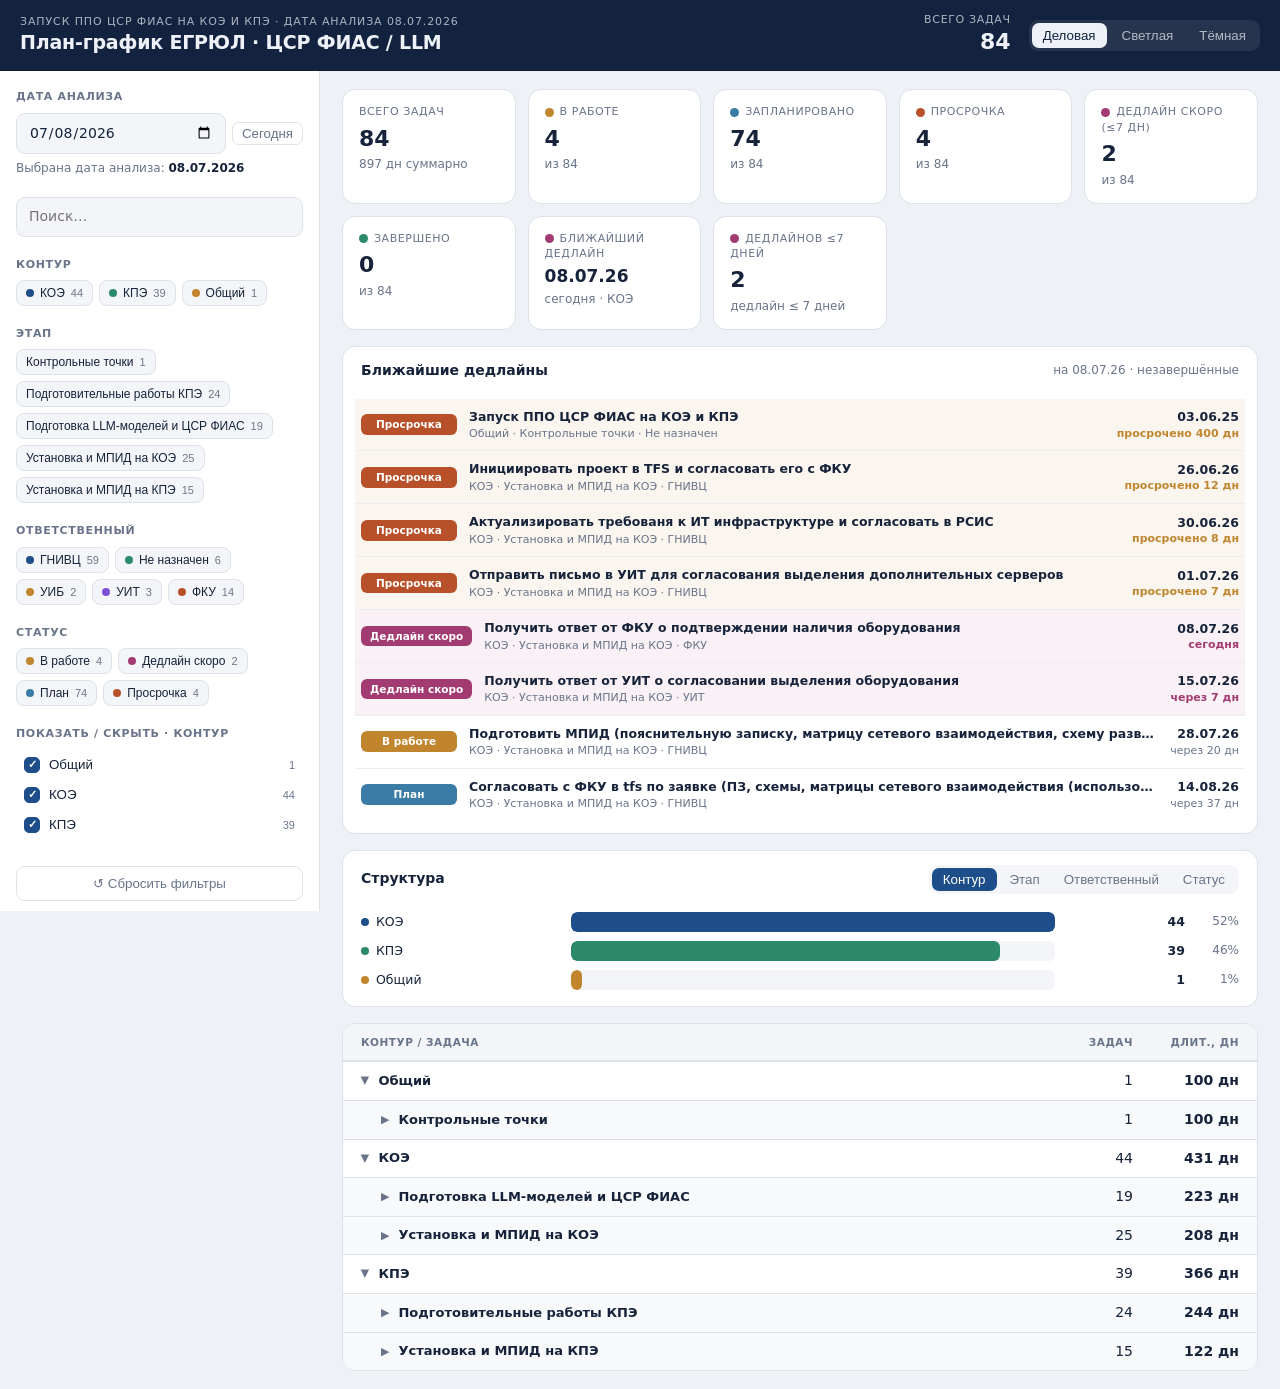
==== commit a363090a: "fix analysis date display and default snapshot date - Remove hardcoded '08.07.2026' from DOMAIN.subt" ====
--- a/constructorskeleton.html
+++ b/constructorskeleton.html
@@ -177,11 +177,12 @@
 ============================================================================= */
 
 /* ===== 1. DOMAIN — ПЛАН-ГРАФИК ЕГРЮЛ (ЦСР ФИАС / LLM / КОЭ и КПЭ) =========== */
-const ANALYSIS_DATE = new Date(2026, 6, 8);   // дата анализа 08.07.2026 (файл «8.07»)
+// Дата анализа хранится ТОЛЬКО в state.analysisDate (единый источник).
+const DEFAULT_ANALYSIS_DATE = '2026-07-08';   // снимок на дату версии файла (08.07.2026)
 
 const DOMAIN = {
   title:    'План-график ЕГРЮЛ · ЦСР ФИАС / LLM',
-  subtitle: 'Запуск ППО ЦСР ФИАС на КОЭ и КПЭ · дата анализа 08.07.2026',
+  subtitle: 'Запуск ППО ЦСР ФИАС на КОЭ и КПЭ',
   currency: '',                          // без денежной единицы
   bigUnit:  '',
 
@@ -379,6 +380,12 @@
   const p = n => String(n).padStart(2,'0');
   return p(d.getDate())+'.'+p(d.getMonth()+1)+'.'+String(d.getFullYear()).slice(2);
 }
+// полный формат ДД.ММ.ГГГГ (для подписи даты анализа — без двусмысленности локали)
+function fmtDateFull(d){
+  if(!d) return '—';
+  const p = n => String(n).padStart(2,'0');
+  return p(d.getDate())+'.'+p(d.getMonth()+1)+'.'+d.getFullYear();
+}
 const midnight = d => new Date(d.getFullYear(), d.getMonth(), d.getDate());
 function diffDays(a, b){ return Math.round((midnight(a)-midnight(b))/86400000); }  // a - b, календарные
 
@@ -394,7 +401,7 @@
   qty:{},                                       // { leafId: newValue }
   expanded:{ }, expandedInit:false,
   dim: DOMAIN.breakdownDims[0],
-  analysisDate: todayISO(),                     // ISO; дата анализа (по умолчанию — сегодня браузера)
+  analysisDate: DEFAULT_ANALYSIS_DATE,          // ISO; дата анализа. Дефолт — снимок 08.07.2026 (не «сегодня»); кнопка «Сегодня» переключает на todayISO()
 };
 DOMAIN.facets.forEach(f=>state.filters[f.key]=new Set());
 
@@ -518,7 +525,7 @@
   app.innerHTML = `
     <div class="header">
       <div>
-        <div class="kicker">${esc(DOMAIN.subtitle)}</div>
+        <div class="kicker">${esc(DOMAIN.subtitle)} · дата анализа ${esc(fmtDateFull(parseDate(state.analysisDate)))}</div>
         <h1>${esc(DOMAIN.title)}</h1>
       </div>
       <div style="display:flex;align-items:center;gap:18px;">
@@ -535,8 +542,9 @@
           <div class="ttl">Дата анализа</div>
           <div style="display:flex;gap:6px;align-items:center">
             <input class="search" style="flex:1" type="date" value="${esc(state.analysisDate)}" data-act="analysis">
-            <button class="pill" data-act="today" title="Сегодня">Сегодня</button>
+            <button class="pill" data-act="today" title="Пересчитать на сегодня">Сегодня</button>
           </div>
+          <div class="muted" style="font-size:12px;margin-top:6px">Выбрана дата анализа: <b style="color:var(--ink)">${esc(fmtDateFull(parseDate(state.analysisDate)))}</b></div>
         </div>
         <input class="search" placeholder="Поиск…" value="${esc(state.search)}" data-act="search">
         ${DOMAIN.facets.map(facetHtml).join('')}
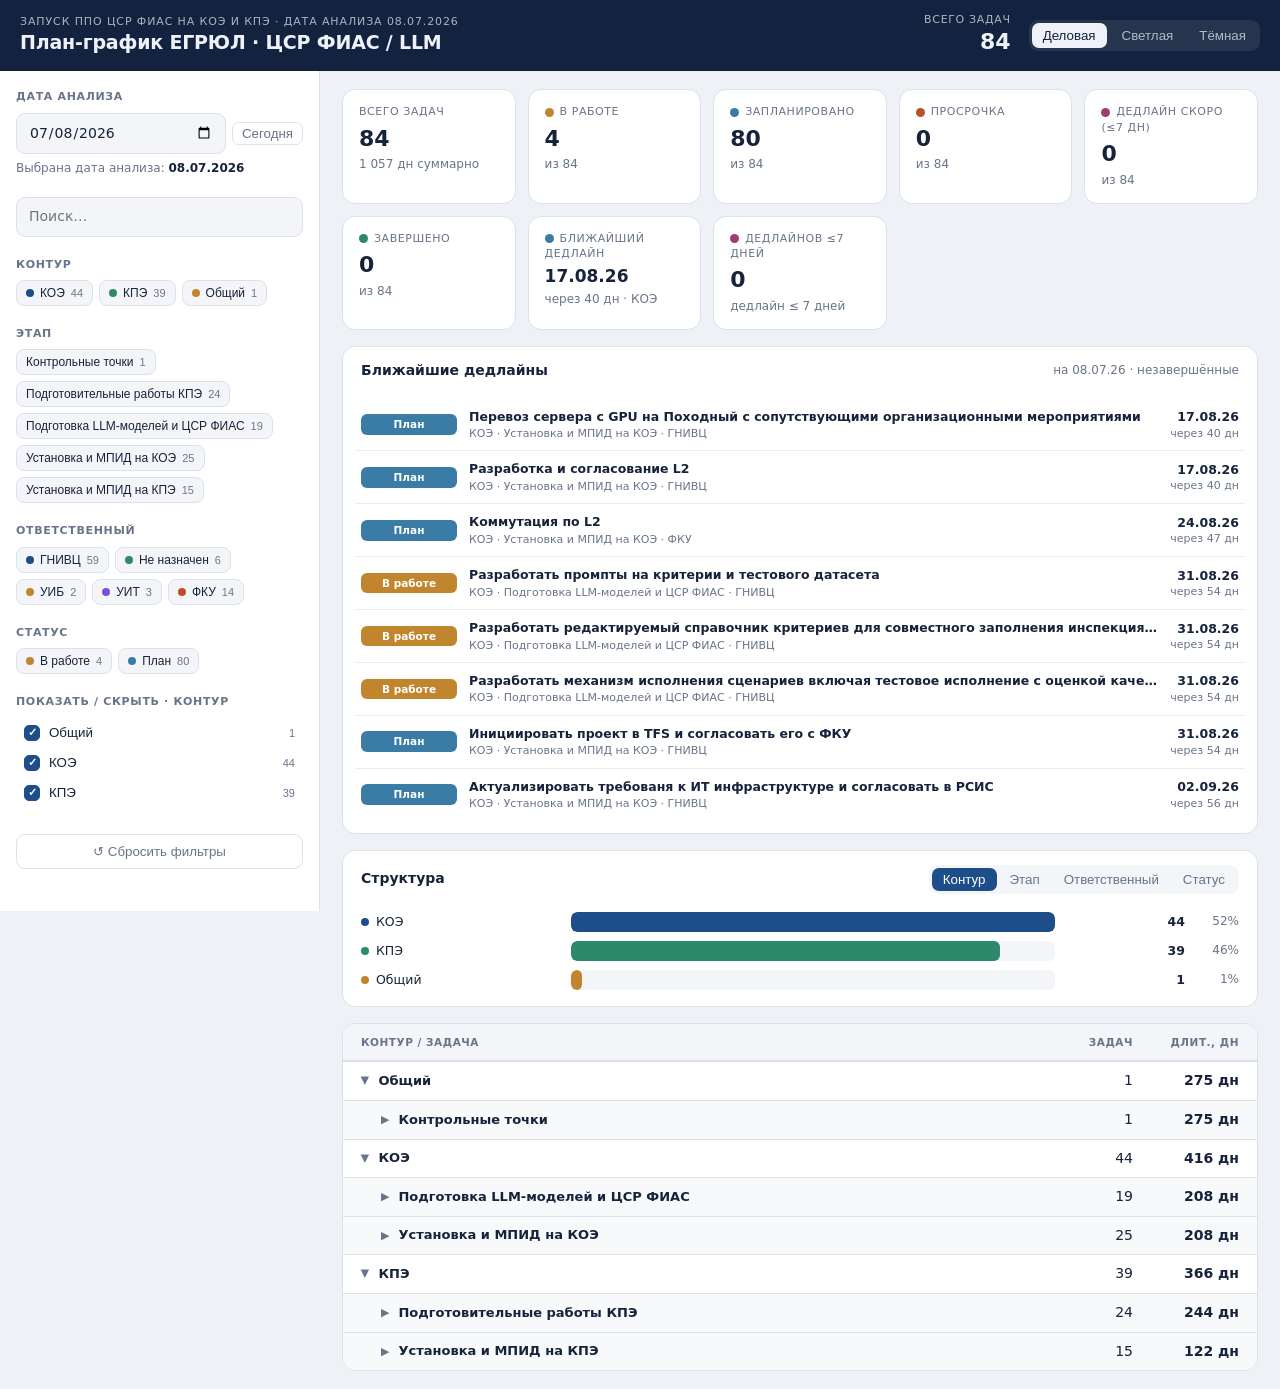
==== commit 9b69111c: "update schedule dates from 9.07 pdf Refresh only start/finish/dur in every DATA row from the revised" ====
--- a/constructorskeleton.html
+++ b/constructorskeleton.html
@@ -240,93 +240,95 @@
   { key:'due7',     label:'Дедлайнов ≤7 дней' },
 ];
 
-/* ===== 2. DATA — ЗАДАЧИ ПЛАН-ГРАФИКА (из .mpp, дата анализа 08.07.2026) ===== */
+/* ===== 2. DATA — ЗАДАЧИ ПЛАН-ГРАФИКА ========================================
+   start/finish/dur — из PDF «План-график 9.07»; pred/members/responsible/pct
+   сохранены из предыдущего .mpp-снимка (08.07). Дата анализа по умолч. 08.07.2026. */
 const DATA = [
   // contour  stage  name  dur  start(ISO)  finish(ISO)  pct  deadline  pred  members  responsible
-  r('Общий', 'Контрольные точки', 'Запуск ППО ЦСР ФИАС на КОЭ и КПЭ', 100, '2025-01-15', '2025-06-03', 0, null, '—', '—', 'Не назначен'),
+  r('Общий', 'Контрольные точки', 'Запуск ППО ЦСР ФИАС на КОЭ и КПЭ', 275, '2026-06-22', '2027-07-28', 0, null, '—', '—', 'Не назначен'),
   r('КОЭ', 'Подготовка LLM-моделей и ЦСР ФИАС', 'Разработать промпты на критерии и тестового датасета ', 51, '2026-06-22', '2026-08-31', 10, null, '—', 'ГНИВЦ Команда прикладной системы', 'ГНИВЦ'),
   r('КОЭ', 'Подготовка LLM-моделей и ЦСР ФИАС', 'Разработать редактируемый справочник критериев для совместного заполнения инспекциями и ГНИВЦ (критерий, промпт, условия применимости, набор тестовых документов положит. И отриц.)', 46, '2026-06-29', '2026-08-31', 11, null, '3', 'ГНИВЦ Команда прикладной системы', 'ГНИВЦ'),
   r('КОЭ', 'Подготовка LLM-моделей и ЦСР ФИАС', 'Разработать механизм исполнения сценариев включая тестовое исполнение с оценкой качества ответов', 41, '2026-07-06', '2026-08-31', 10, null, '4', 'ГНИВЦ Команда ИИ', 'ГНИВЦ'),
   r('КОЭ', 'Подготовка LLM-моделей и ЦСР ФИАС', 'Провести тестирование моделей, выбор моделей', 5, '2026-09-01', '2026-09-07', 0, null, '5', 'ГНИВЦ Команда ИИ', 'ГНИВЦ'),
   r('КОЭ', 'Подготовка LLM-моделей и ЦСР ФИАС', 'Настроить интеграцию с OCR для обеспечения распознования документов', 5, '2026-09-08', '2026-09-14', 0, null, '6', 'ГНИВЦ Команда прикладной системы', 'ГНИВЦ'),
-  r('КОЭ', 'Подготовка LLM-моделей и ЦСР ФИАС', 'Доработать ЦСР/ФИАС', 25, '2026-09-15', '2026-10-19', 0, null, '7', 'ГНИВЦ Команда прикладной системы', 'ГНИВЦ'),
+  r('КОЭ', 'Подготовка LLM-моделей и ЦСР ФИАС', 'Доработать ЦСР/ФИАС', 10, '2026-09-15', '2026-09-28', 0, null, '7', 'ГНИВЦ Команда прикладной системы', 'ГНИВЦ'),
   r('КОЭ', 'Подготовка LLM-моделей и ЦСР ФИАС', 'Сформировать отчеты по проверкам для ИИ моделей', 7, '2026-09-08', '2026-09-16', 0, null, '6', 'ГНИВЦ Команда ИИ', 'ГНИВЦ'),
-  r('КОЭ', 'Подготовка LLM-моделей и ЦСР ФИАС', 'Провести тестирование на ADP ГНИВЦ решения ЦСР ФИАС и моделей LLM', 5, '2026-10-20', '2026-10-26', 0, null, '8', 'ГНИВЦ Команда ИИ', 'ГНИВЦ'),
-  r('КОЭ', 'Подготовка LLM-моделей и ЦСР ФИАС', 'Доработки по итогам тестирования ', 7, '2026-10-27', '2026-11-05', 0, null, '10', 'ГНИВЦ Команда ИИ', 'ГНИВЦ'),
-  r('КОЭ', 'Подготовка LLM-моделей и ЦСР ФИАС', 'Подготовить инструкцию по установке и настройке LLM моделей и решения на сервер с GPU', 7, '2026-10-27', '2026-11-05', 0, null, '10', 'ГНИВЦ', 'ГНИВЦ'),
+  r('КОЭ', 'Подготовка LLM-моделей и ЦСР ФИАС', 'Провести тестирование на ADP ГНИВЦ решения ЦСР ФИАС и моделей LLM', 5, '2026-09-29', '2026-10-05', 0, null, '8', 'ГНИВЦ Команда ИИ', 'ГНИВЦ'),
+  r('КОЭ', 'Подготовка LLM-моделей и ЦСР ФИАС', 'Доработки по итогам тестирования ', 7, '2026-10-06', '2026-10-14', 0, null, '10', 'ГНИВЦ Команда ИИ', 'ГНИВЦ'),
+  r('КОЭ', 'Подготовка LLM-моделей и ЦСР ФИАС', 'Подготовить инструкцию по установке и настройке LLM моделей и решения на сервер с GPU', 7, '2026-10-06', '2026-10-14', 0, null, '10', 'ГНИВЦ', 'ГНИВЦ'),
   r('КОЭ', 'Подготовка LLM-моделей и ЦСР ФИАС', 'Записать LLM решения на диск', 3, '2026-09-17', '2026-09-21', 0, null, '9', 'ГНИВЦ Команда ИИ', 'ГНИВЦ'),
   r('КОЭ', 'Подготовка LLM-моделей и ЦСР ФИАС', 'Подготовить и отправить письмо "О согласовании установки LLM моделей с диска" в УИБ (копия УИТ/ФКУ) с приложением отчета', 1, '2026-09-22', '2026-09-22', 0, null, '13', 'ГНИВЦ', 'ГНИВЦ'),
   r('КОЭ', 'Подготовка LLM-моделей и ЦСР ФИАС', 'Получить ответ на письмо от УИБ "О согласовании установки LLM моделей с диска"', 5, '2026-09-23', '2026-09-29', 0, null, '14', 'УИБ', 'УИБ'),
   r('КОЭ', 'Подготовка LLM-моделей и ЦСР ФИАС', 'Передать диск с LLM моделями и решением на проверку ИБ ФКУ с приложением акта приема-передачи ', 1, '2026-09-30', '2026-09-30', 0, null, '15', 'ГНИВЦ Команда ИИ', 'ГНИВЦ'),
   r('КОЭ', 'Подготовка LLM-моделей и ЦСР ФИАС', 'Провести проверку диска ИБ ФКУ', 3, '2026-10-01', '2026-10-05', 0, null, '16', 'ФКУ', 'ФКУ'),
-  r('КОЭ', 'Подготовка LLM-моделей и ЦСР ФИАС', 'Согласовать инструкцию с ФКУ по заявке в TFS (заявка по МПИД)', 5, '2026-11-06', '2026-11-12', 0, null, '12', 'ГНИВЦ, ФКУ,ГНИВЦ УИТИ', 'ГНИВЦ'),
-  r('КОЭ', 'Подготовка LLM-моделей и ЦСР ФИАС', 'Подготовить документы для передачи ППО ЦСР ФИАС в ФАП', 3, '2026-11-13', '2026-11-17', 0, null, '12,13,15,16,17,18', 'ГНИВЦ', 'ГНИВЦ'),
-  r('КОЭ', 'Подготовка LLM-моделей и ЦСР ФИАС', 'Передать ППО ЦСР ФИАС в ФАП', 2, '2026-11-18', '2026-11-19', 0, null, '19', 'ГНИВЦ', 'ГНИВЦ'),
-  r('КОЭ', 'Подготовка LLM-моделей и ЦСР ФИАС', 'Готовность установки ЦСР ФИАС на КОЭ', 1, '2026-11-20', '2026-11-20', 0, null, '20', '—', 'Не назначен'),
+  r('КОЭ', 'Подготовка LLM-моделей и ЦСР ФИАС', 'Согласовать инструкцию с ФКУ по заявке в TFS (заявка по МПИД)', 5, '2026-10-15', '2026-10-21', 0, null, '12', 'ГНИВЦ, ФКУ,ГНИВЦ УИТИ', 'ГНИВЦ'),
+  r('КОЭ', 'Подготовка LLM-моделей и ЦСР ФИАС', 'Подготовить документы для передачи ППО ЦСР ФИАС в ФАП', 3, '2026-10-22', '2026-10-26', 0, null, '12,13,15,16,17,18', 'ГНИВЦ', 'ГНИВЦ'),
+  r('КОЭ', 'Подготовка LLM-моделей и ЦСР ФИАС', 'Передать ППО ЦСР ФИАС в ФАП', 2, '2026-10-27', '2026-10-28', 0, null, '19', 'ГНИВЦ', 'ГНИВЦ'),
+  r('КОЭ', 'Подготовка LLM-моделей и ЦСР ФИАС', 'Готовность установки ЦСР ФИАС на КОЭ', 1, '2026-10-29', '2026-10-29', 0, null, '20', '—', 'Не назначен'),
   r('КОЭ', 'Установка и МПИД на КОЭ', 'Перевоз сервера с GPU на Походный с сопутствующими организационными мероприятиями', 26, '2026-07-13', '2026-08-17', 0, null, '—', 'ГНИВЦ УИТИ', 'ГНИВЦ'),
   r('КОЭ', 'Установка и МПИД на КОЭ', 'Разработка и согласование L2', 26, '2026-07-13', '2026-08-17', 0, null, '—', 'ГНИВЦ УИТИ', 'ГНИВЦ'),
   r('КОЭ', 'Установка и МПИД на КОЭ', 'Коммутация по L2', 5, '2026-08-18', '2026-08-24', 0, null, '24', 'ФКУ', 'ФКУ'),
-  r('КОЭ', 'Установка и МПИД на КОЭ', 'Инициировать проект в TFS и согласовать его с ФКУ', 5, '2026-06-22', '2026-06-26', 0, null, '—', 'ГНИВЦ, ФКУ,ГНИВЦ УИТИ', 'ГНИВЦ'),
-  r('КОЭ', 'Установка и МПИД на КОЭ', 'Актуализировать требованя к ИТ инфраструктуре и согласовать в РСИС', 7, '2026-06-22', '2026-06-30', 0, null, '26', 'ГНИВЦ УИТИ', 'ГНИВЦ'),
-  r('КОЭ', 'Установка и МПИД на КОЭ', 'Отправить письмо в УИТ для согласования выделения дополнительных серверов', 1, '2026-07-01', '2026-07-01', 0, null, '27', 'ГНИВЦ', 'ГНИВЦ'),
-  r('КОЭ', 'Установка и МПИД на КОЭ', 'Получить ответ от ФКУ о подтверждении наличия оборудования', 5, '2026-07-02', '2026-07-08', 0, null, '28', 'ФКУ', 'ФКУ'),
-  r('КОЭ', 'Установка и МПИД на КОЭ', 'Получить ответ от УИТ о согласовании выделения оборудования', 5, '2026-07-09', '2026-07-15', 0, null, '29', 'УИТ', 'УИТ'),
-  r('КОЭ', 'Установка и МПИД на КОЭ', 'Подготовить МПИД (пояснительную записку, матрицу сетевого взаимодействия, схему развертывания ЦСР ФИАС (с GPU))', 20, '2026-07-01', '2026-07-28', 0, null, '27', 'ГНИВЦ УИТИ', 'ГНИВЦ'),
-  r('КОЭ', 'Установка и МПИД на КОЭ', 'Согласовать с ФКУ в tfs по заявке (ПЗ, схемы, матрицы сетевого взаимодействия (использование GPU СКУАД), профиль трафика)', 20, '2026-07-20', '2026-08-14', 0, null, '31', 'ГНИВЦ, ФКУ,ГНИВЦ УИТИ', 'ГНИВЦ'),
-  r('КОЭ', 'Установка и МПИД на КОЭ', 'Направить письмо в УИТ (УИБ, ФКУ) об утверждении комплекта документации (ПЗ, схемы, матрицы сетевого взаимодействия (использование GPU СКУАД), профиль трафика)', 1, '2026-08-17', '2026-08-17', 0, null, '32', 'ГНИВЦ УИТИ', 'ГНИВЦ'),
-  r('КОЭ', 'Установка и МПИД на КОЭ', 'Получить ответ от УИТ об утверждении комплекта документации (ПЗ, схемы, матрицы сетевого взаимодействия (использование GPU СКУАД), профиль трафика)', 5, '2026-08-18', '2026-08-24', 0, null, '33', 'УИТ', 'УИТ'),
-  r('КОЭ', 'Установка и МПИД на КОЭ', 'Сформировать заявку на создание VLAN для ЦСР ФИАС ', 1, '2026-08-17', '2026-08-17', 0, null, '33', 'ГНИВЦ', 'ГНИВЦ'),
-  r('КОЭ', 'Установка и МПИД на КОЭ', 'Создать VLAN в rDMZ Москва', 3, '2026-08-25', '2026-08-27', 0, null, '34,35,25', 'ФКУ', 'ФКУ'),
-  r('КОЭ', 'Установка и МПИД на КОЭ', 'Сформировать заявку на создание СВ для LLM по МПИД ', 1, '2026-08-17', '2026-08-17', 0, null, '33', 'ГНИВЦ УИТИ', 'ГНИВЦ'),
-  r('КОЭ', 'Установка и МПИД на КОЭ', 'Создать СВ  для LLM по заявке в TFS', 5, '2026-08-28', '2026-09-03', 0, null, '36,37', 'ФКУ', 'ФКУ'),
-  r('КОЭ', 'Установка и МПИД на КОЭ', 'Сформировать заявку на установку (обновление) ЦСР ФИАС', 1, '2026-11-23', '2026-11-23', 0, null, '21', 'ГНИВЦ Команда прикладной системы', 'ГНИВЦ'),
-  r('КОЭ', 'Установка и МПИД на КОЭ', 'Установить (обновление) ЦСР ФИАС по заявке TFS', 15, '2026-11-24', '2026-12-14', 0, null, '39,38', 'ФКУ', 'ФКУ'),
-  r('КОЭ', 'Установка и МПИД на КОЭ', 'Установить LLM моделей и решения по инструкции силами ГНИВЦ (в т.ч. Командировка сотрудника ГНИВЦ) (централизовано со СКУАД)', 14, '2026-11-23', '2026-12-10', 0, null, '17,21', 'ГНИВЦ Команда ИИ', 'ГНИВЦ'),
-  r('КОЭ', 'Установка и МПИД на КОЭ', 'Провести тестирование решения с LLM силами ГНИВЦ ', 5, '2026-12-15', '2026-12-21', 0, null, '40,41', 'ГНИВЦ Команда ИИ и команда прикладной системы', 'ГНИВЦ'),
-  r('КОЭ', 'Установка и МПИД на КОЭ', 'Корректировки по итогам тестирования', 10, '2026-12-22', '2027-01-13', 0, null, '42', 'ГНИВЦ Команда ИИ и команда прикладной системы', 'ГНИВЦ'),
-  r('КОЭ', 'Установка и МПИД на КОЭ', 'Провести демонстрацию заказчику на КОЭ', 1, '2027-01-14', '2027-01-14', 0, null, '42,43', 'ГНИВЦ Команда ИИ и команда прикладной системы', 'ГНИВЦ'),
+  r('КОЭ', 'Установка и МПИД на КОЭ', 'Инициировать проект в TFS и согласовать его с ФКУ', 5, '2026-08-25', '2026-08-31', 0, null, '—', 'ГНИВЦ, ФКУ,ГНИВЦ УИТИ', 'ГНИВЦ'),
+  r('КОЭ', 'Установка и МПИД на КОЭ', 'Актуализировать требованя к ИТ инфраструктуре и согласовать в РСИС', 7, '2026-08-25', '2026-09-02', 0, null, '26', 'ГНИВЦ УИТИ', 'ГНИВЦ'),
+  r('КОЭ', 'Установка и МПИД на КОЭ', 'Отправить письмо в УИТ для согласования выделения дополнительных серверов', 1, '2026-09-03', '2026-09-03', 0, null, '27', 'ГНИВЦ', 'ГНИВЦ'),
+  r('КОЭ', 'Установка и МПИД на КОЭ', 'Получить ответ от ФКУ о подтверждении наличия оборудования', 5, '2026-09-04', '2026-09-10', 0, null, '28', 'ФКУ', 'ФКУ'),
+  r('КОЭ', 'Установка и МПИД на КОЭ', 'Получить ответ от УИТ о согласовании выделения оборудования', 5, '2026-09-11', '2026-09-17', 0, null, '29', 'УИТ', 'УИТ'),
+  r('КОЭ', 'Установка и МПИД на КОЭ', 'Подготовить МПИД (пояснительную записку, матрицу сетевого взаимодействия, схему развертывания ЦСР ФИАС (с GPU))', 20, '2026-09-03', '2026-09-30', 0, null, '27', 'ГНИВЦ УИТИ', 'ГНИВЦ'),
+  r('КОЭ', 'Установка и МПИД на КОЭ', 'Согласовать с ФКУ в tfs по заявке (ПЗ, схемы, матрицы сетевого взаимодействия (использование GPU СКУАД), профиль трафика)', 20, '2026-09-22', '2026-10-19', 0, null, '31', 'ГНИВЦ, ФКУ,ГНИВЦ УИТИ', 'ГНИВЦ'),
+  r('КОЭ', 'Установка и МПИД на КОЭ', 'Направить письмо в УИТ (УИБ, ФКУ) об утверждении комплекта документации (ПЗ, схемы, матрицы сетевого взаимодействия (использование GPU СКУАД), профиль трафика)', 1, '2026-10-20', '2026-10-20', 0, null, '32', 'ГНИВЦ УИТИ', 'ГНИВЦ'),
+  r('КОЭ', 'Установка и МПИД на КОЭ', 'Получить ответ от УИТ об утверждении комплекта документации (ПЗ, схемы, матрицы сетевого взаимодействия (использование GPU СКУАД), профиль трафика)', 5, '2026-10-21', '2026-10-27', 0, null, '33', 'УИТ', 'УИТ'),
+  r('КОЭ', 'Установка и МПИД на КОЭ', 'Сформировать заявку на создание VLAN для ЦСР ФИАС ', 1, '2026-10-20', '2026-10-20', 0, null, '33', 'ГНИВЦ', 'ГНИВЦ'),
+  r('КОЭ', 'Установка и МПИД на КОЭ', 'Создать VLAN в rDMZ Москва', 3, '2026-10-28', '2026-10-30', 0, null, '34,35,25', 'ФКУ', 'ФКУ'),
+  r('КОЭ', 'Установка и МПИД на КОЭ', 'Сформировать заявку на создание СВ для LLM по МПИД ', 1, '2026-10-20', '2026-10-20', 0, null, '33', 'ГНИВЦ УИТИ', 'ГНИВЦ'),
+  r('КОЭ', 'Установка и МПИД на КОЭ', 'Создать СВ  для LLM по заявке в TFS', 5, '2026-11-02', '2026-11-09', 0, null, '36,37', 'ФКУ', 'ФКУ'),
+  r('КОЭ', 'Установка и МПИД на КОЭ', 'Сформировать заявку на установку (обновление) ЦСР ФИАС', 1, '2026-10-30', '2026-10-30', 0, null, '21', 'ГНИВЦ Команда прикладной системы', 'ГНИВЦ'),
+  r('КОЭ', 'Установка и МПИД на КОЭ', 'Установить (обновление) ЦСР ФИАС по заявке TFS', 15, '2026-11-10', '2026-11-30', 0, null, '39,38', 'ФКУ', 'ФКУ'),
+  r('КОЭ', 'Установка и МПИД на КОЭ', 'Установить LLM моделей и решения по инструкции силами ГНИВЦ (в т.ч. Командировка сотрудника ГНИВЦ) (централизовано со СКУАД)', 14, '2026-10-30', '2026-11-19', 0, null, '17,21', 'ГНИВЦ Команда ИИ', 'ГНИВЦ'),
+  r('КОЭ', 'Установка и МПИД на КОЭ', 'Провести тестирование решения с LLM силами ГНИВЦ ', 5, '2026-12-01', '2026-12-07', 0, null, '40,41', 'ГНИВЦ Команда ИИ и команда прикладной системы', 'ГНИВЦ'),
+  r('КОЭ', 'Установка и МПИД на КОЭ', 'Корректировки по итогам тестирования', 5, '2026-12-08', '2026-12-14', 0, null, '42', 'ГНИВЦ Команда ИИ и команда прикладной системы', 'ГНИВЦ'),
+  r('КОЭ', 'Установка и МПИД на КОЭ', 'Провести демонстрацию заказчику на КОЭ', 1, '2026-12-15', '2026-12-15', 0, null, '42,43', 'ГНИВЦ Команда ИИ и команда прикладной системы', 'ГНИВЦ'),
   r('КОЭ', 'Установка и МПИД на КОЭ', 'Согласование с УИБ и перенос промышленных данных на КОЭ для реализации КПЭ', 20, '2026-11-02', '2026-11-30', 0, null, '—', 'ГНИВЦ Команда ИИ и команда прикладной системы', 'ГНИВЦ'),
-  r('КОЭ', 'Установка и МПИД на КОЭ', 'Тестирование на промышленных данных силами ГНИВЦ', 5, '2026-12-01', '2026-12-07', 0, null, '45', 'ГНИВЦ Команда ИИ и команда прикладной системы', 'ГНИВЦ'),
-  r('КОЭ', 'Установка и МПИД на КОЭ', 'Провести демонстрацию заказчику на КОЭ с промышленными данными для реализации КПЭ', 1, '2026-12-08', '2026-12-08', 0, null, '46', 'ГНИВЦ Команда ИИ и команда прикладной системы', 'ГНИВЦ'),
+  r('КОЭ', 'Установка и МПИД на КОЭ', 'Тестирование на промышленных данных силами ГНИВЦ', 10, '2026-12-01', '2026-12-14', 0, null, '45', 'ГНИВЦ Команда ИИ и команда прикладной системы', 'ГНИВЦ'),
+  r('КОЭ', 'Установка и МПИД на КОЭ', 'Провести демонстрацию заказчику на КОЭ с промышленными данными для реализации КПЭ', 1, '2026-12-16', '2026-12-16', 0, null, '46', 'ГНИВЦ Команда ИИ и команда прикладной системы', 'ГНИВЦ'),
   r('КПЭ', 'Подготовительные работы КПЭ', 'Поставка оборудования для КПЭ', 1, '2026-12-30', '2026-12-31', 0, null, '—', '—', 'Не назначен'),
-  r('КПЭ', 'Подготовительные работы КПЭ', 'Доработать LLM модели и ППО ЦСР ФИАС после проведения демонстрации заказчику на КОЭ', 15, '2027-01-15', '2027-02-04', 0, null, '44', 'ГНИВЦ Команда ИИ', 'ГНИВЦ'),
-  r('КПЭ', 'Подготовительные работы КПЭ', 'Доработать инструкции по развертыванию LLM моделей и документации ППО ЦСР ФИАС', 10, '2027-02-05', '2027-02-18', 0, null, '50', 'ГНИВЦ Команда ИИ', 'ГНИВЦ'),
+  r('КПЭ', 'Подготовительные работы КПЭ', 'Доработать LLM модели и ППО ЦСР ФИАС после проведения демонстрации заказчику на КОЭ', 15, '2026-12-16', '2027-01-14', 0, null, '44', 'ГНИВЦ Команда ИИ', 'ГНИВЦ'),
+  r('КПЭ', 'Подготовительные работы КПЭ', 'Доработать инструкции по развертыванию LLM моделей и документации ППО ЦСР ФИАС', 10, '2027-01-15', '2027-01-28', 0, null, '50', 'ГНИВЦ Команда ИИ', 'ГНИВЦ'),
   r('КПЭ', 'Подготовительные работы КПЭ', 'Согласование проноса диска с LLM моделями на КПЭ', 80, '2026-07-13', '2026-10-30', 0, null, '—', 'УИБ,ФКУ,ГНИВЦ', 'УИБ'),
-  r('КПЭ', 'Подготовительные работы КПЭ', 'Согласовать инструкции по развертыванию LLM моделей с ФКУ', 15, '2027-02-19', '2027-03-16', 0, null, '51', 'ГНИВЦ, ФКУ,ГНИВЦ Команда ИИ', 'ГНИВЦ'),
-  r('КПЭ', 'Подготовительные работы КПЭ', 'Сформировать отчеты по проверкам для ИИ моделей', 10, '2027-02-05', '2027-02-18', 0, null, '41,50', 'ГНИВЦ Команда ИИ', 'ГНИВЦ'),
-  r('КПЭ', 'Подготовительные работы КПЭ', 'Записать LLM модели на диск', 3, '2027-02-19', '2027-02-25', 0, null, '54', 'ГНИВЦ Команда ИИ', 'ГНИВЦ'),
-  r('КПЭ', 'Подготовительные работы КПЭ', 'Подготовить и отправить письмо "О согласовании установки LLM моделей с диска" в УИБ (копия УИТ/ФКУ) с приложением отчета', 1, '2027-02-26', '2027-02-26', 0, null, '52,55', 'ГНИВЦ', 'ГНИВЦ'),
-  r('КПЭ', 'Подготовительные работы КПЭ', 'Получить ответ на письмо от УИБ "О согласовании установки LLM моделей с диска"', 5, '2027-03-01', '2027-03-05', 0, null, '56', 'ГНИВЦ, УИБ', 'ГНИВЦ'),
-  r('КПЭ', 'Подготовительные работы КПЭ', 'Передать диск с LLM моделями на проверку ИБ ФКУ с приложением акта приема-передачи ', 1, '2027-03-09', '2027-03-09', 0, null, '57', 'ГНИВЦ Команда ИИ', 'ГНИВЦ'),
-  r('КПЭ', 'Подготовительные работы КПЭ', 'Провести проверку диска ИБ ФКУ', 3, '2027-03-10', '2027-03-12', 0, null, '58,52', 'ФКУ', 'ФКУ'),
-  r('КПЭ', 'Подготовительные работы КПЭ', 'Принять решение о способе доступа к диску для настройки LLM моделей', 15, '2027-01-15', '2027-02-04', 0, null, '50,49', 'ГНИВЦ Команда ИИ', 'ГНИВЦ'),
-  r('КПЭ', 'Подготовительные работы КПЭ', 'Отправить письмо о согласовании трансфера ', 2, '2027-02-05', '2027-02-08', 0, null, '60,49', 'ГНИВЦ УИТИ', 'ГНИВЦ'),
-  r('КПЭ', 'Подготовительные работы КПЭ', 'Трансфер GPU-сервера из Городца в Дубну', 12, '2027-02-09', '2027-02-26', 0, null, '61,49', 'ГНИВЦ УИТИ', 'ГНИВЦ'),
-  r('КПЭ', 'Подготовительные работы КПЭ', 'Подготовить документы для передачи ППО ЦСР ФИАС в ФАП', 5, '2027-03-15', '2027-03-19', 0, null, '59', 'ГНИВЦ Команда прикладной системы', 'ГНИВЦ'),
-  r('КПЭ', 'Подготовительные работы КПЭ', 'Передать ППО ЦСР ФИАС в ФАП', 2, '2027-03-22', '2027-03-23', 0, null, '63', 'ГНИВЦ Команда прикладной системы', 'ГНИВЦ'),
-  r('КПЭ', 'Подготовительные работы КПЭ', 'Сервера GPU поставлены на КПЭ', 1, '2027-03-24', '2027-03-24', 0, null, '64,60,62', '—', 'Не назначен'),
-  r('КПЭ', 'Подготовительные работы КПЭ', 'Сформировать схему L2 ', 10, '2027-03-01', '2027-03-15', 0, null, '62', 'ГНИВЦ УИТИ', 'ГНИВЦ'),
-  r('КПЭ', 'Подготовительные работы КПЭ', 'Согласовать схему L2 в рабочем порядке с ФКУ в Lotus', 15, '2027-03-16', '2027-04-05', 0, null, '66', 'ФКУ', 'ФКУ'),
-  r('КПЭ', 'Подготовительные работы КПЭ', 'Сформировать требования к серверу и разместить в РСИС на согласование на сервер с GPU', 7, '2027-03-16', '2027-03-24', 0, null, '66', 'ГНИВЦ УИТИ', 'ГНИВЦ'),
-  r('КПЭ', 'Подготовительные работы КПЭ', 'Согласовать требования к серверу GPU в РСИС ', 15, '2027-03-25', '2027-04-14', 0, null, '68', 'ФКУ', 'ФКУ'),
-  r('КПЭ', 'Подготовительные работы КПЭ', 'Направить в УИТ (копия УИБ, ФКУ) о согласовании схемы L2+ требование в РСИС', 1, '2027-04-15', '2027-04-15', 0, null, '69', 'ГНИВЦ УИТИ', 'ГНИВЦ'),
-  r('КПЭ', 'Подготовительные работы КПЭ', 'Получить ответ от УИТ о согласовании коммутации серверов + выделения серверов по требованию в РСИС', 5, '2027-04-16', '2027-04-22', 0, null, '70', '—', 'Не назначен'),
-  r('КПЭ', 'Подготовительные работы КПЭ', 'Провести выделение и коммутацию серверов ', 10, '2027-04-23', '2027-05-07', 0, null, '71', 'ФКУ', 'ФКУ'),
+  r('КПЭ', 'Подготовительные работы КПЭ', 'Согласовать инструкции по развертыванию LLM моделей с ФКУ', 15, '2027-01-29', '2027-02-18', 0, null, '51', 'ГНИВЦ, ФКУ,ГНИВЦ Команда ИИ', 'ГНИВЦ'),
+  r('КПЭ', 'Подготовительные работы КПЭ', 'Сформировать отчеты по проверкам для ИИ моделей', 10, '2027-01-15', '2027-01-28', 0, null, '41,50', 'ГНИВЦ Команда ИИ', 'ГНИВЦ'),
+  r('КПЭ', 'Подготовительные работы КПЭ', 'Записать LLM модели на диск', 3, '2027-01-29', '2027-02-02', 0, null, '54', 'ГНИВЦ Команда ИИ', 'ГНИВЦ'),
+  r('КПЭ', 'Подготовительные работы КПЭ', 'Подготовить и отправить письмо "О согласовании установки LLM моделей с диска" в УИБ (копия УИТ/ФКУ) с приложением отчета', 1, '2027-02-03', '2027-02-03', 0, null, '52,55', 'ГНИВЦ', 'ГНИВЦ'),
+  r('КПЭ', 'Подготовительные работы КПЭ', 'Получить ответ на письмо от УИБ "О согласовании установки LLM моделей с диска"', 5, '2027-02-04', '2027-02-10', 0, null, '56', 'ГНИВЦ, УИБ', 'ГНИВЦ'),
+  r('КПЭ', 'Подготовительные работы КПЭ', 'Передать диск с LLM моделями на проверку ИБ ФКУ с приложением акта приема-передачи ', 1, '2027-02-11', '2027-02-11', 0, null, '57', 'ГНИВЦ Команда ИИ', 'ГНИВЦ'),
+  r('КПЭ', 'Подготовительные работы КПЭ', 'Провести проверку диска ИБ ФКУ', 3, '2027-02-12', '2027-02-16', 0, null, '58,52', 'ФКУ', 'ФКУ'),
+  r('КПЭ', 'Подготовительные работы КПЭ', 'Принять решение о способе доступа к диску для настройки LLM моделей', 15, '2027-01-11', '2027-01-29', 0, null, '50,49', 'ГНИВЦ Команда ИИ', 'ГНИВЦ'),
+  r('КПЭ', 'Подготовительные работы КПЭ', 'Отправить письмо о согласовании трансфера ', 2, '2027-02-01', '2027-02-02', 0, null, '60,49', 'ГНИВЦ УИТИ', 'ГНИВЦ'),
+  r('КПЭ', 'Подготовительные работы КПЭ', 'Трансфер GPU-сервера из Городца в Дубну', 12, '2027-02-03', '2027-02-18', 0, null, '61,49', 'ГНИВЦ УИТИ', 'ГНИВЦ'),
+  r('КПЭ', 'Подготовительные работы КПЭ', 'Подготовить документы для передачи ППО ЦСР ФИАС в ФАП', 5, '2027-02-17', '2027-02-25', 0, null, '59', 'ГНИВЦ Команда прикладной системы', 'ГНИВЦ'),
+  r('КПЭ', 'Подготовительные работы КПЭ', 'Передать ППО ЦСР ФИАС в ФАП', 2, '2027-02-26', '2027-03-01', 0, null, '63', 'ГНИВЦ Команда прикладной системы', 'ГНИВЦ'),
+  r('КПЭ', 'Подготовительные работы КПЭ', 'Сервера GPU поставлены на КПЭ', 1, '2027-03-02', '2027-03-02', 0, null, '64,60,62', '—', 'Не назначен'),
+  r('КПЭ', 'Подготовительные работы КПЭ', 'Сформировать схему L2 ', 10, '2027-02-19', '2027-03-09', 0, null, '62', 'ГНИВЦ УИТИ', 'ГНИВЦ'),
+  r('КПЭ', 'Подготовительные работы КПЭ', 'Согласовать схему L2 в рабочем порядке с ФКУ в Lotus', 15, '2027-03-10', '2027-03-30', 0, null, '66', 'ФКУ', 'ФКУ'),
+  r('КПЭ', 'Подготовительные работы КПЭ', 'Сформировать требования к серверу и разместить в РСИС на согласование на сервер с GPU', 7, '2027-03-10', '2027-03-18', 0, null, '66', 'ГНИВЦ УИТИ', 'ГНИВЦ'),
+  r('КПЭ', 'Подготовительные работы КПЭ', 'Согласовать требования к серверу GPU в РСИС ', 15, '2027-03-19', '2027-04-08', 0, null, '68', 'ФКУ', 'ФКУ'),
+  r('КПЭ', 'Подготовительные работы КПЭ', 'Направить в УИТ (копия УИБ, ФКУ) о согласовании схемы L2+ требование в РСИС', 1, '2027-04-09', '2027-04-09', 0, null, '69', 'ГНИВЦ УИТИ', 'ГНИВЦ'),
+  r('КПЭ', 'Подготовительные работы КПЭ', 'Получить ответ от УИТ о согласовании коммутации серверов + выделения серверов по требованию в РСИС', 5, '2027-04-12', '2027-04-16', 0, null, '70', '—', 'Не назначен'),
+  r('КПЭ', 'Подготовительные работы КПЭ', 'Провести выделение и коммутацию серверов ', 10, '2027-04-19', '2027-04-30', 0, null, '71', 'ФКУ', 'ФКУ'),
   r('КПЭ', 'Установка и МПИД на КПЭ', 'Инициировать проект в TFS и согласование с ФКУ', 5, '2027-01-11', '2027-01-15', 0, null, '49', 'ГНИВЦ, ФКУ,ГНИВЦ УИТИ', 'ГНИВЦ'),
-  r('КПЭ', 'Установка и МПИД на КПЭ', 'Подготовить МПИД (пояснительная записка, матрица сетевого взаимодействия, схема развертывания ЦСР ФИАС (с GPU), L3)', 20, '2027-03-25', '2027-04-21', 0, null, '68', 'ГНИВЦ УИТИ', 'ГНИВЦ'),
-  r('КПЭ', 'Установка и МПИД на КПЭ', 'Согласование с ФКУ в tfs по заявке ПЗ, схемы, матрицы сетевого взаимодействия (использование GPU СКУАД), профиль трафика, L3)', 25, '2027-04-13', '2027-05-19', 0, null, '75', 'ГНИВЦ, ФКУ,ГНИВЦ УИТИ', 'ГНИВЦ'),
-  r('КПЭ', 'Установка и МПИД на КПЭ', 'Направить письмо в УИТ (УИБ, ФКУ) об утверждении комплекта документации (ПЗ, схемы, матрицы сетевого взаимодействия (использование GPU СКУАД), профиль трафика, L3)', 1, '2027-05-20', '2027-05-20', 0, null, '76', 'ГНИВЦ УИТИ', 'ГНИВЦ'),
-  r('КПЭ', 'Установка и МПИД на КПЭ', 'Получить ответное письмо УИТ об утверждении комплекта документации (ПЗ, схемы, матрицы сетевого взаимодействия (использование GPU СКУАД), профиль трафика, L3)', 5, '2027-05-21', '2027-05-27', 0, null, '77', 'УИТ', 'УИТ'),
-  r('КПЭ', 'Установка и МПИД на КПЭ', 'Сформировать заявку на создание VLAN для ЦСР ФИАС / сервера с GPU', 1, '2027-05-20', '2027-05-20', 0, null, '77', 'ГНИВЦ', 'ГНИВЦ'),
-  r('КПЭ', 'Установка и МПИД на КПЭ', 'Создать VLAN в rDMZ Дубна', 5, '2027-05-28', '2027-06-03', 0, null, '78,79', 'ФКУ', 'ФКУ'),
-  r('КПЭ', 'Установка и МПИД на КПЭ', 'Сформировать заявку на создание СВ по МПИД ', 1, '2027-05-20', '2027-05-20', 0, null, '77', 'ГНИВЦ УИТИ', 'ГНИВЦ'),
-  r('КПЭ', 'Установка и МПИД на КПЭ', 'Создать СВ по заявке в TFS', 7, '2027-06-04', '2027-06-14', 0, null, '80,81', 'ФКУ', 'ФКУ'),
+  r('КПЭ', 'Установка и МПИД на КПЭ', 'Подготовить МПИД (пояснительная записка, матрица сетевого взаимодействия, схема развертывания ЦСР ФИАС (с GPU), L3)', 20, '2027-03-19', '2027-04-15', 0, null, '68', 'ГНИВЦ УИТИ', 'ГНИВЦ'),
+  r('КПЭ', 'Установка и МПИД на КПЭ', 'Согласование с ФКУ в tfs по заявке ПЗ, схемы, матрицы сетевого взаимодействия (использование GPU СКУАД), профиль трафика, L3)', 25, '2027-04-07', '2027-05-13', 0, null, '75', 'ГНИВЦ, ФКУ,ГНИВЦ УИТИ', 'ГНИВЦ'),
+  r('КПЭ', 'Установка и МПИД на КПЭ', 'Направить письмо в УИТ (УИБ, ФКУ) об утверждении комплекта документации (ПЗ, схемы, матрицы сетевого взаимодействия (использование GPU СКУАД), профиль трафика, L3)', 1, '2027-05-14', '2027-05-14', 0, null, '76', 'ГНИВЦ УИТИ', 'ГНИВЦ'),
+  r('КПЭ', 'Установка и МПИД на КПЭ', 'Получить ответное письмо УИТ об утверждении комплекта документации (ПЗ, схемы, матрицы сетевого взаимодействия (использование GPU СКУАД), профиль трафика, L3)', 5, '2027-05-17', '2027-05-21', 0, null, '77', 'УИТ', 'УИТ'),
+  r('КПЭ', 'Установка и МПИД на КПЭ', 'Сформировать заявку на создание VLAN для ЦСР ФИАС / сервера с GPU', 1, '2027-05-14', '2027-05-14', 0, null, '77', 'ГНИВЦ', 'ГНИВЦ'),
+  r('КПЭ', 'Установка и МПИД на КПЭ', 'Создать VLAN в rDMZ Дубна', 5, '2027-05-24', '2027-05-28', 0, null, '78,79', 'ФКУ', 'ФКУ'),
+  r('КПЭ', 'Установка и МПИД на КПЭ', 'Сформировать заявку на создание СВ по МПИД ', 1, '2027-05-14', '2027-05-14', 0, null, '77', 'ГНИВЦ УИТИ', 'ГНИВЦ'),
+  r('КПЭ', 'Установка и МПИД на КПЭ', 'Создать СВ по заявке в TFS', 7, '2027-05-31', '2027-06-08', 0, null, '80,81', 'ФКУ', 'ФКУ'),
   r('КПЭ', 'Установка и МПИД на КПЭ', 'Сформировать заявку на установку ЦСР ФИАС', 1, '2026-11-30', '2026-11-30', 0, null, '—', 'ГНИВЦ Команда прикладной системы', 'ГНИВЦ'),
-  r('КПЭ', 'Установка и МПИД на КПЭ', 'Установить ЦСР ФИАС по заявке TFS', 15, '2027-06-15', '2027-07-05', 0, null, '82,83', 'ФКУ', 'ФКУ'),
-  r('КПЭ', 'Установка и МПИД на КПЭ', 'Установить LLM моделей по инструкции', 15, '2026-12-10', '2026-12-30', 0, null, '—', 'ФКУ', 'ФКУ'),
-  r('КПЭ', 'Установка и МПИД на КПЭ', 'Провести тестирование силами ГНИВЦ/ФКУ', 5, '2027-07-06', '2027-07-12', 0, null, '84,85', 'ГНИВЦ Команда ИИ и команда прикладной системы', 'ГНИВЦ'),
-  r('КПЭ', 'Установка и МПИД на КПЭ', 'Корректировки по итогам тестирования', 15, '2027-07-13', '2027-08-02', 0, null, '86', '—', 'Не назначен'),
-  r('КПЭ', 'Установка и МПИД на КПЭ', 'Провести демонстрацию заказчику на КОЭ', 1, '2027-08-03', '2027-08-03', 0, null, '87', 'ГНИВЦ Команда ИИ и команда прикладной системы', 'ГНИВЦ'),
+  r('КПЭ', 'Установка и МПИД на КПЭ', 'Установить ЦСР ФИАС по заявке TFS', 15, '2027-06-09', '2027-06-29', 0, null, '82,83', 'ФКУ', 'ФКУ'),
+  r('КПЭ', 'Установка и МПИД на КПЭ', 'Установить LLM моделей по инструкции', 15, '2027-05-17', '2027-06-04', 0, null, '—', 'ФКУ', 'ФКУ'),
+  r('КПЭ', 'Установка и МПИД на КПЭ', 'Провести тестирование силами ГНИВЦ/ФКУ', 5, '2027-06-30', '2027-07-06', 0, null, '84,85', 'ГНИВЦ Команда ИИ и команда прикладной системы', 'ГНИВЦ'),
+  r('КПЭ', 'Установка и МПИД на КПЭ', 'Корректировки по итогам тестирования', 15, '2027-07-07', '2027-07-27', 0, null, '86', '—', 'Не назначен'),
+  r('КПЭ', 'Установка и МПИД на КПЭ', 'Провести демонстрацию заказчику на КОЭ', 1, '2027-07-28', '2027-07-28', 0, null, '87', 'ГНИВЦ Команда ИИ и команда прикладной системы', 'ГНИВЦ'),
 ];
 // хелпер-конструктор. Статус и дедлайн-поля НЕ хранятся статично —
 // они вычисляются в ENGINE относительно даты анализа (см. recomputeDerived).
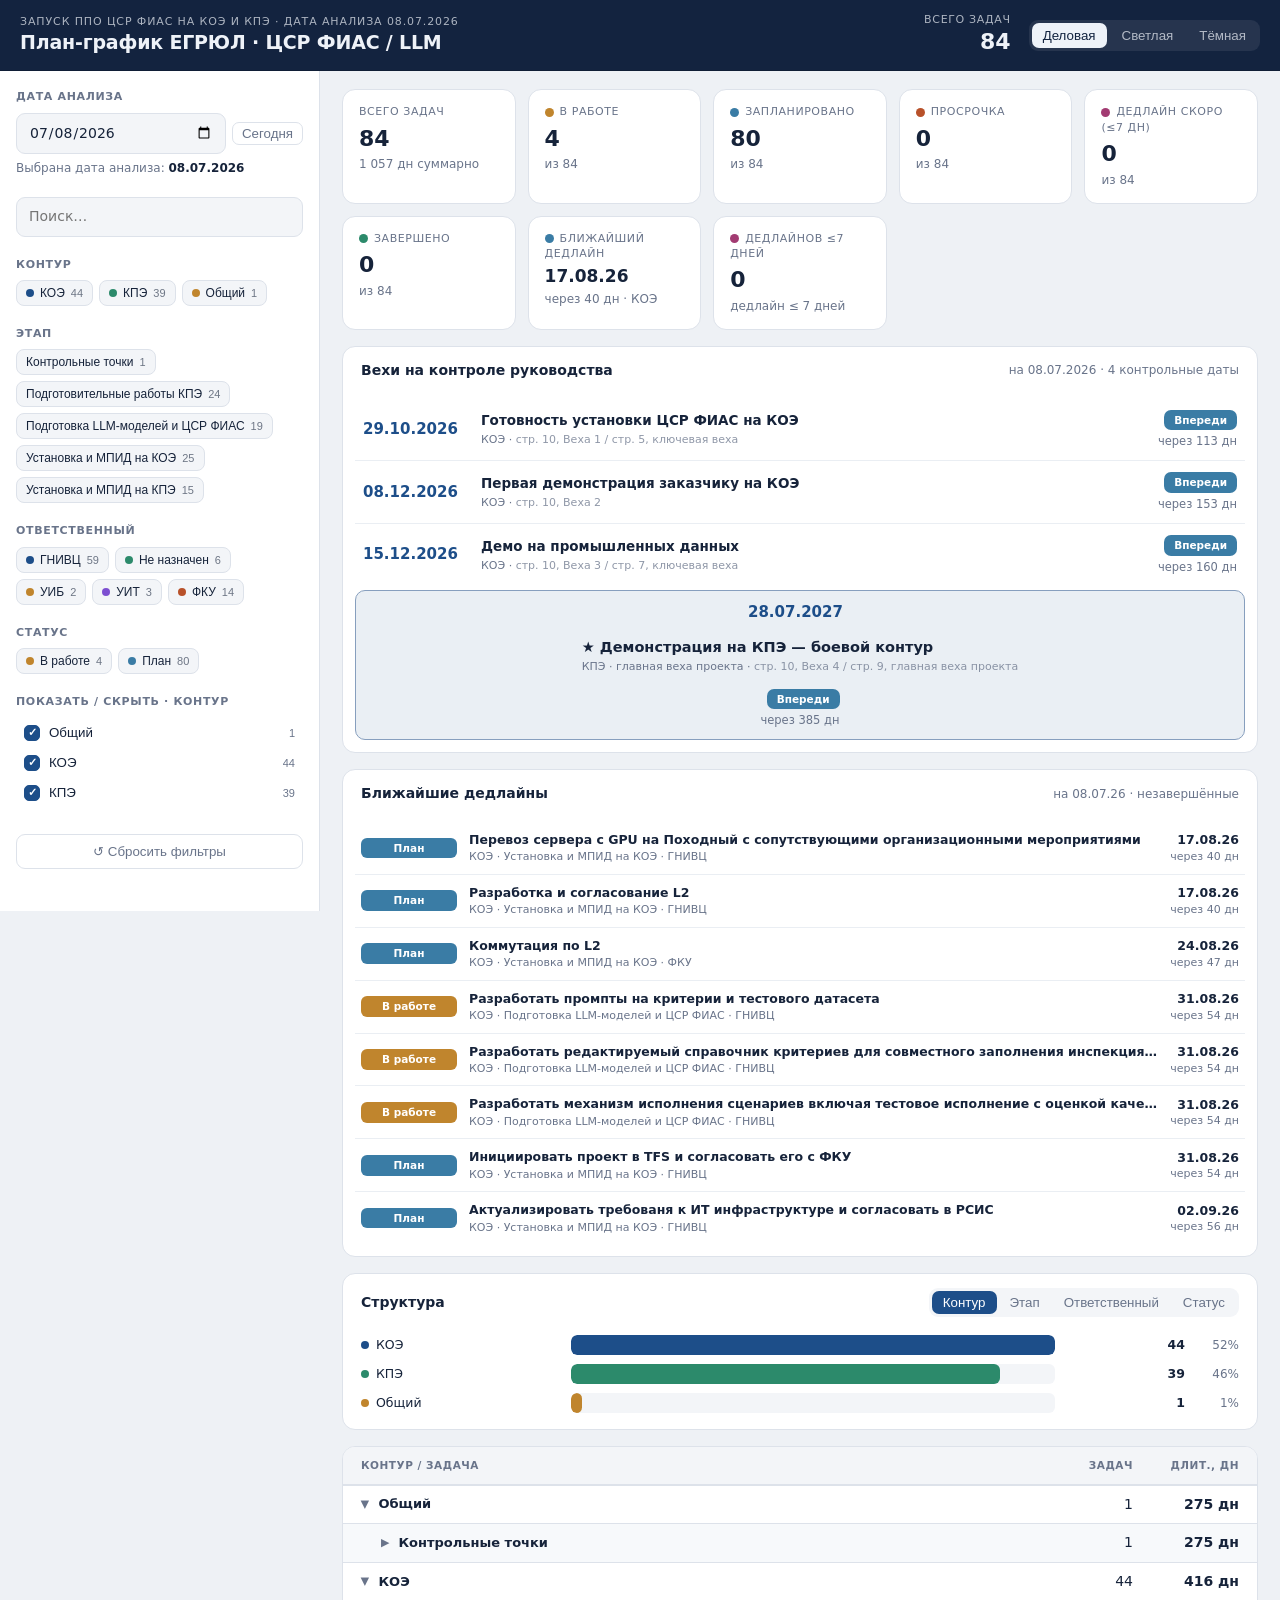
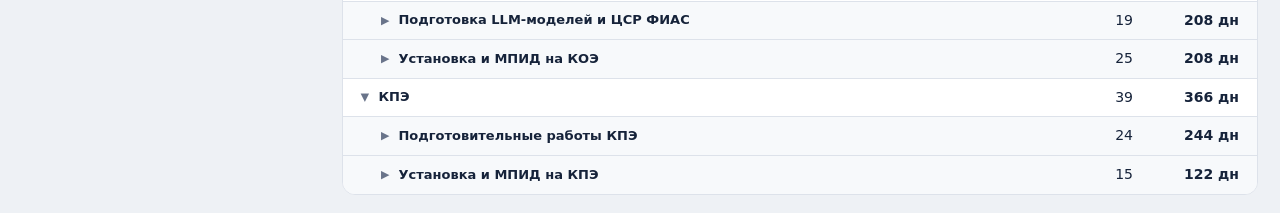
==== commit f13759a5: "add management milestones block Add MANAGEMENT_MILESTONES array (4 management-control dates from the" ====
--- a/constructorskeleton.html
+++ b/constructorskeleton.html
@@ -153,6 +153,26 @@
   .dl-left { display:block; font-size:11px; color:var(--mut); }
   .dl-left.over { color:var(--warn); font-weight:700; }
   .dl-left.risk { color:#a23b72; font-weight:700; }
+
+  /* блок «Вехи на контроле руководства» */
+  .milestones { padding:4px 12px 12px; display:flex; flex-direction:column; }
+  .ms-row { display:flex; align-items:center; gap:14px; padding:11px 8px; border-top:1px solid var(--bordSoft); }
+  .ms-row:first-child { border-top:none; }
+  .ms-row.main { background:color-mix(in srgb, var(--acc) 9%, transparent); border-radius:10px;
+    border:1px solid color-mix(in srgb, var(--acc) 45%, var(--bord)); margin-top:4px; }
+  .ms-date { flex:none; width:104px; font-weight:800; font-size:15px; color:var(--acc); }
+  .ms-row.done .ms-date { color:var(--mut); }
+  .ms-main { flex:1; min-width:0; }
+  .ms-title { font-size:13.5px; font-weight:700; white-space:nowrap; overflow:hidden; text-overflow:ellipsis; }
+  .ms-row.main .ms-title { font-size:14.5px; }
+  .ms-meta { font-size:11px; color:var(--mut); margin-top:2px; white-space:nowrap; overflow:hidden; text-overflow:ellipsis; }
+  .ms-src { opacity:.75; }
+  .ms-right { flex:none; text-align:right; display:flex; flex-direction:column; align-items:flex-end; gap:3px; }
+  .ms-badge { padding:3px 10px; border-radius:7px; font-size:10.5px; font-weight:700; color:#fff; }
+  .ms-badge.done  { background:var(--mut); }
+  .ms-badge.soon  { background:#c0852d; }
+  .ms-badge.ahead { background:#3a7ca5; }
+  .ms-left { font-size:11.5px; color:var(--mut); }
 </style>
 </head>
 <body>
@@ -337,6 +357,21 @@
            deadline: deadline||null, pred, members, responsible, tasks: 1 };
 }
 
+/* ===== 2b. УПРАВЛЕНЧЕСКИЕ ВЕХИ — отдельно от DATA и от поля deadline ========
+   4 даты «на контроле руководства» (презентация дорожной карты 08.07.2026).
+   Статус вех считается относительно state.analysisDate, но НЕ влияет на
+   статусы задач, KPI и блок ближайших дедлайнов. */
+const MANAGEMENT_MILESTONES = [
+  { date:'2026-10-29', title:'Готовность установки ЦСР ФИАС на КОЭ', contour:'КОЭ',
+    source:'стр. 10, Веха 1 / стр. 5, ключевая веха' },
+  { date:'2026-12-08', title:'Первая демонстрация заказчику на КОЭ', contour:'КОЭ',
+    source:'стр. 10, Веха 2' },
+  { date:'2026-12-15', title:'Демо на промышленных данных', contour:'КОЭ',
+    source:'стр. 10, Веха 3 / стр. 7, ключевая веха' },
+  { date:'2027-07-28', title:'Демонстрация на КПЭ — боевой контур', contour:'КПЭ',
+    source:'стр. 10, Веха 4 / стр. 9, главная веха проекта', main:true },
+];
+
 /* ===== 3. ENGINE — ПРЕДМЕТНО-НЕЗАВИСИМОЕ ЯДРО ============================== */
 
 // --- палитра для авто-раскраски категорий ---
@@ -560,6 +595,13 @@
       <main class="main">
         <div class="kpis">
           ${kpisHtml(V)}
+        </div>
+
+        <div class="card">
+          <div class="cap"><h2>Вехи на контроле руководства</h2>
+            <span class="muted" style="font-size:12px">на ${esc(fmtDateFull(parseDate(state.analysisDate)))} · 4 контрольные даты</span>
+          </div>
+          <div class="milestones">${milestonesHtml()}</div>
         </div>
 
         <div class="card">
@@ -676,6 +718,39 @@
         <div class="dl-meta">${esc(rec.contour)} · ${esc(rec.stage)} · ${esc(rec.responsible)}</div>
       </div>
       <div class="dl-date"><b>${esc(rec._dueLabel)}</b><span class="dl-left ${tone}">${esc(daysPhrase(rec._daysLeft))}</span></div>
+    </div>`;
+  }).join('');
+}
+
+// подпись остатка дней для вехи (нейтральная, без «просрочено»)
+function milestonePhrase(n){
+  if(n<0)  return Math.abs(n)+' дн назад';
+  if(n===0) return 'сегодня';
+  return 'через '+n+' дн';
+}
+// статус вехи относительно даты анализа
+function milestoneStatus(n){
+  if(n<0) return { key:'Пройдена', tone:'done' };
+  if(n<=30) return { key:'Скоро',   tone:'soon' };
+  return { key:'Впереди', tone:'ahead' };
+}
+// блок «Вехи на контроле руководства»
+function milestonesHtml(){
+  const aDate = parseDate(state.analysisDate) || midnight(new Date());
+  return MANAGEMENT_MILESTONES.map(m=>{
+    const d = parseDate(m.date);
+    const left = diffDays(d, aDate);
+    const st = milestoneStatus(left);
+    return `<div class="ms-row ${st.tone} ${m.main?'main':''}">
+      <div class="ms-date">${esc(fmtDateFull(d))}</div>
+      <div class="ms-main">
+        <div class="ms-title">${m.main?'★ ':''}${esc(m.title)}</div>
+        <div class="ms-meta">${esc(m.contour)}${m.main?' · главная веха проекта':''} · <span class="ms-src">${esc(m.source)}</span></div>
+      </div>
+      <div class="ms-right">
+        <span class="ms-badge ${st.tone}">${esc(st.key)}</span>
+        <span class="ms-left">${esc(milestonePhrase(left))}</span>
+      </div>
     </div>`;
   }).join('');
 }
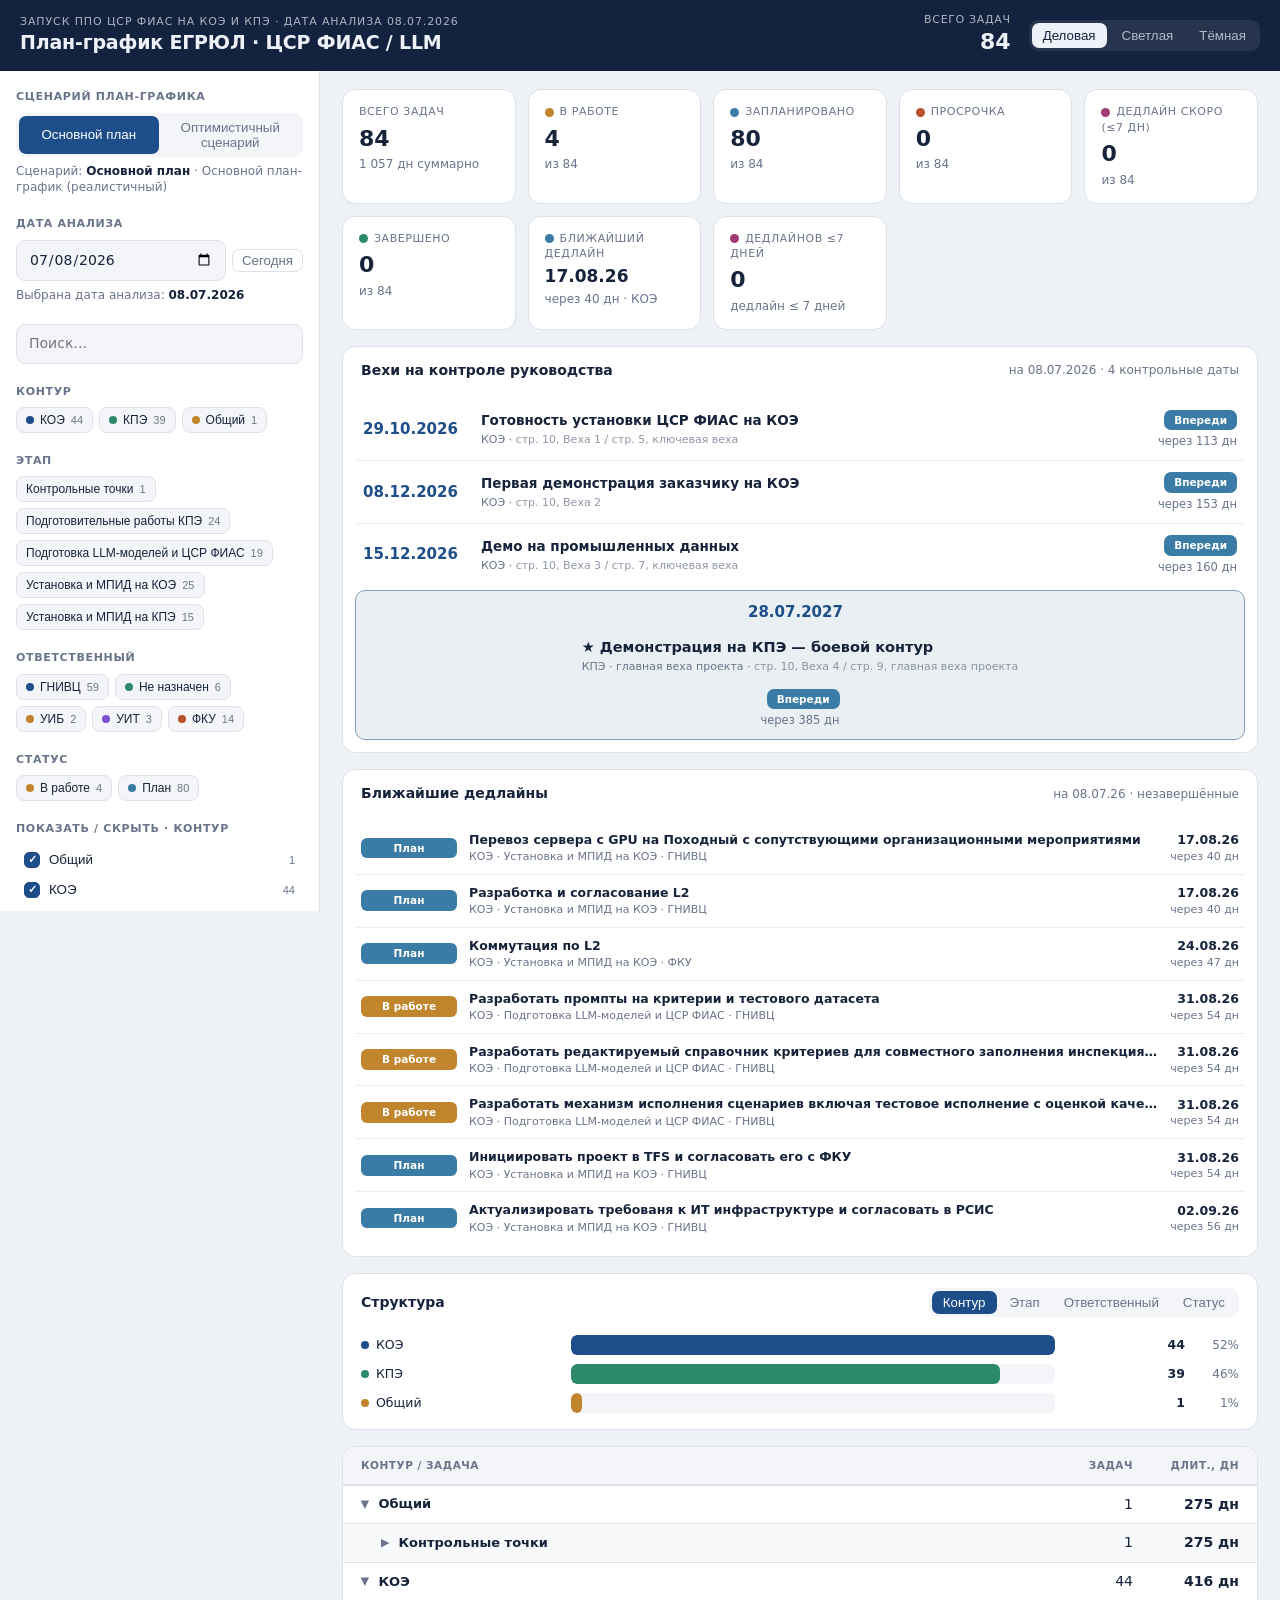
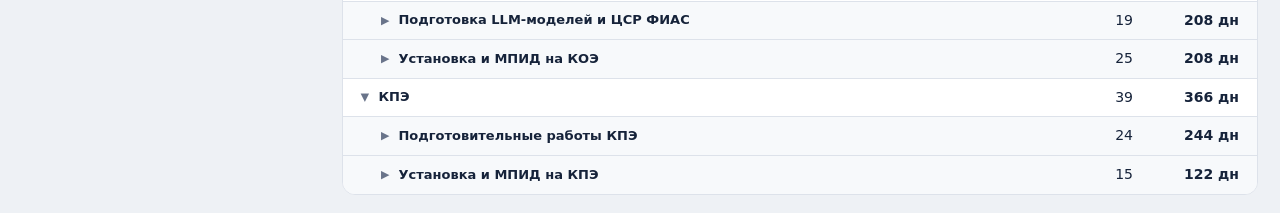
==== commit 88f5d0b8: "add optimistic schedule scenario Introduce a two-scenario switcher (one ENGINE, two record sets): - " ====
--- a/constructorskeleton.html
+++ b/constructorskeleton.html
@@ -260,10 +260,13 @@
   { key:'due7',     label:'Дедлайнов ≤7 дней' },
 ];
 
-/* ===== 2. DATA — ЗАДАЧИ ПЛАН-ГРАФИКА ========================================
-   start/finish/dur — из PDF «План-график 9.07»; pred/members/responsible/pct
-   сохранены из предыдущего .mpp-снимка (08.07). Дата анализа по умолч. 08.07.2026. */
-const DATA = [
+/* ===== 2. DATA — СЦЕНАРИИ ПЛАН-ГРАФИКА =====================================
+   Два сценария, один ENGINE. Активный выбирается через state.scenario.
+   main       — основной план (start/finish/dur из PDF «План-график 9.07»;
+                pred/members/responsible/pct из .mpp-снимка 08.07).
+   optimistic — оптимистичный (ускоренный) сценарий, целиком из
+                «План-график оптимистичный 09.07.mpp». */
+const MAIN_RECORDS = [
   // contour  stage  name  dur  start(ISO)  finish(ISO)  pct  deadline  pred  members  responsible
   r('Общий', 'Контрольные точки', 'Запуск ППО ЦСР ФИАС на КОЭ и КПЭ', 275, '2026-06-22', '2027-07-28', 0, null, '—', '—', 'Не назначен'),
   r('КОЭ', 'Подготовка LLM-моделей и ЦСР ФИАС', 'Разработать промпты на критерии и тестового датасета ', 51, '2026-06-22', '2026-08-31', 10, null, '—', 'ГНИВЦ Команда прикладной системы', 'ГНИВЦ'),
@@ -357,6 +360,109 @@
            deadline: deadline||null, pred, members, responsible, tasks: 1 };
 }
 
+/* Оптимистичный (ускоренный) сценарий — целиком из «План-график оптимистичный 09.07.mpp».
+   92 задачи: 84 общих (даты/сроки ускорены) + 8 новых (ветка временного решения КПЭ). */
+const OPT_RECORDS = [
+  r('Общий', 'Контрольные точки', 'Запуск ППО ЦСР ФИАС на КОЭ и КПЭ', 275, '2026-06-22', '2027-07-28', 0, null, '—', '—', 'Не назначен'),
+  r('КОЭ', 'Подготовка LLM-моделей и ЦСР ФИАС', 'Разработать промпты на критерии и тестового датасета ', 31, '2026-06-22', '2026-08-03', 16, null, '—', 'ГНИВЦ Команда прикладной системы', 'ГНИВЦ'),
+  r('КОЭ', 'Подготовка LLM-моделей и ЦСР ФИАС', 'Разработать редактируемый справочник критериев для совместного заполнения инспекциями и ГНИВЦ (критерий, промпт, условия применимости, набор тестовых документов положит. И отриц.)', 26, '2026-06-29', '2026-09-01', 19, null, '3', 'ГНИВЦ Команда прикладной системы', 'ГНИВЦ'),
+  r('КОЭ', 'Подготовка LLM-моделей и ЦСР ФИАС', 'Разработать механизм исполнения сценариев включая тестовое исполнение с оценкой качества ответов', 21, '2026-07-06', '2026-09-24', 19, null, '4', 'ГНИВЦ Команда ИИ', 'ГНИВЦ'),
+  r('КОЭ', 'Подготовка LLM-моделей и ЦСР ФИАС', 'Провести тестирование моделей, выбор моделей', 5, '2026-09-25', '2026-10-01', 0, null, '5', 'ГНИВЦ Команда ИИ', 'ГНИВЦ'),
+  r('КОЭ', 'Подготовка LLM-моделей и ЦСР ФИАС', 'Настроить интеграцию с OCR для обеспечения распознования документов', 5, '2026-10-02', '2026-10-08', 0, null, '6', 'ГНИВЦ Команда прикладной системы', 'ГНИВЦ'),
+  r('КОЭ', 'Подготовка LLM-моделей и ЦСР ФИАС', 'Доработать ЦСР/ФИАС', 10, '2026-10-09', '2026-10-22', 0, null, '7', 'ГНИВЦ Команда прикладной системы', 'ГНИВЦ'),
+  r('КОЭ', 'Подготовка LLM-моделей и ЦСР ФИАС', 'Сформировать отчеты по проверкам для ИИ моделей', 7, '2026-10-02', '2026-10-12', 0, null, '6', 'ГНИВЦ Команда ИИ', 'ГНИВЦ'),
+  r('КОЭ', 'Подготовка LLM-моделей и ЦСР ФИАС', 'Провести тестирование на ADP ГНИВЦ решения ЦСР ФИАС и моделей LLM', 3, '2026-10-23', '2026-10-27', 0, null, '8', 'ГНИВЦ Команда ИИ', 'ГНИВЦ'),
+  r('КОЭ', 'Подготовка LLM-моделей и ЦСР ФИАС', 'Доработки по итогам тестирования ', 5, '2026-10-28', '2026-11-03', 0, null, '10', 'ГНИВЦ Команда ИИ', 'ГНИВЦ'),
+  r('КОЭ', 'Подготовка LLM-моделей и ЦСР ФИАС', 'Подготовить инструкцию по установке и настройке LLM моделей и решения на сервер с GPU', 5, '2026-10-28', '2026-11-03', 0, null, '10', 'ГНИВЦ', 'ГНИВЦ'),
+  r('КОЭ', 'Подготовка LLM-моделей и ЦСР ФИАС', 'Записать LLM решения на диск', 2, '2026-10-13', '2026-10-14', 0, null, '9', 'ГНИВЦ Команда ИИ', 'ГНИВЦ'),
+  r('КОЭ', 'Подготовка LLM-моделей и ЦСР ФИАС', 'Подготовить и отправить письмо "О согласовании установки LLM моделей с диска" в УИБ (копия УИТ/ФКУ) с приложением отчета', 1, '2026-10-15', '2026-10-15', 0, null, '13', 'ГНИВЦ', 'ГНИВЦ'),
+  r('КОЭ', 'Подготовка LLM-моделей и ЦСР ФИАС', 'Получить ответ на письмо от УИБ "О согласовании установки LLM моделей с диска"', 3, '2026-10-16', '2026-10-20', 0, null, '14', 'УИБ', 'УИБ'),
+  r('КОЭ', 'Подготовка LLM-моделей и ЦСР ФИАС', 'Передать диск с LLM моделями и решением на проверку ИБ ФКУ с приложением акта приема-передачи ', 1, '2026-10-21', '2026-10-21', 0, null, '15', 'ГНИВЦ Команда ИИ', 'ГНИВЦ'),
+  r('КОЭ', 'Подготовка LLM-моделей и ЦСР ФИАС', 'Провести проверку диска ИБ ФКУ', 2, '2026-10-22', '2026-10-23', 0, null, '16', 'ФКУ', 'ФКУ'),
+  r('КОЭ', 'Подготовка LLM-моделей и ЦСР ФИАС', 'Согласовать инструкцию с ФКУ по заявке в TFS (заявка по МПИД)', 5, '2026-11-05', '2026-11-11', 0, null, '12', 'ГНИВЦ, ФКУ,ГНИВЦ УИТИ', 'ГНИВЦ'),
+  r('КОЭ', 'Подготовка LLM-моделей и ЦСР ФИАС', 'Подготовить документы для передачи ППО ЦСР ФИАС в ФАП', 3, '2026-11-12', '2026-11-16', 0, null, '12,13,15,16,17,18', 'ГНИВЦ', 'ГНИВЦ'),
+  r('КОЭ', 'Подготовка LLM-моделей и ЦСР ФИАС', 'Передать ППО ЦСР ФИАС в ФАП', 2, '2026-11-17', '2026-11-18', 0, null, '19', 'ГНИВЦ', 'ГНИВЦ'),
+  r('КОЭ', 'Подготовка LLM-моделей и ЦСР ФИАС', 'Готовность установки ЦСР ФИАС на КОЭ', 1, '2026-11-19', '2026-11-19', 0, null, '20', '—', 'Не назначен'),
+  r('КОЭ', 'Установка и МПИД на КОЭ', 'Перевоз сервера с GPU на Походный с сопутствующими организационными мероприятиями', 21, '2026-07-13', '2026-08-10', 0, null, '—', 'ГНИВЦ УИТИ', 'ГНИВЦ'),
+  r('КОЭ', 'Установка и МПИД на КОЭ', 'Разработка и согласование L2', 13, '2026-07-13', '2026-07-29', 0, null, '—', 'ГНИВЦ УИТИ', 'ГНИВЦ'),
+  r('КОЭ', 'Установка и МПИД на КОЭ', 'Коммутация по L2', 5, '2026-07-30', '2026-08-05', 0, null, '24', 'ФКУ', 'ФКУ'),
+  r('КОЭ', 'Установка и МПИД на КОЭ', 'Инициировать проект в TFS и согласовать его с ФКУ', 5, '2026-08-06', '2026-08-12', 0, null, '25', 'ГНИВЦ, ФКУ,ГНИВЦ УИТИ', 'ГНИВЦ'),
+  r('КОЭ', 'Установка и МПИД на КОЭ', 'Актуализировать требованя к ИТ инфраструктуре и согласовать в РСИС', 5, '2026-08-06', '2026-08-12', 0, null, '26', 'ГНИВЦ УИТИ', 'ГНИВЦ'),
+  r('КОЭ', 'Установка и МПИД на КОЭ', 'Отправить письмо в УИТ для согласования выделения дополнительных серверов', 1, '2026-08-13', '2026-08-13', 0, null, '27', 'ГНИВЦ', 'ГНИВЦ'),
+  r('КОЭ', 'Установка и МПИД на КОЭ', 'Получить ответ от ФКУ о подтверждении наличия оборудования', 3, '2026-08-14', '2026-08-18', 0, null, '28', 'ФКУ', 'ФКУ'),
+  r('КОЭ', 'Установка и МПИД на КОЭ', 'Получить ответ от УИТ о согласовании выделения оборудования', 3, '2026-08-19', '2026-08-21', 0, null, '29', 'УИТ', 'УИТ'),
+  r('КОЭ', 'Установка и МПИД на КОЭ', 'Подготовить МПИД (пояснительную записку, матрицу сетевого взаимодействия, схему развертывания ЦСР ФИАС (с GPU))', 5, '2026-08-13', '2026-08-19', 0, null, '27', 'ГНИВЦ УИТИ', 'ГНИВЦ'),
+  r('КОЭ', 'Установка и МПИД на КОЭ', 'Согласовать с ФКУ в tfs по заявке (ПЗ, схемы, матрицы сетевого взаимодействия (использование GPU СКУАД), профиль трафика)', 7, '2026-08-11', '2026-08-19', 0, null, '31', 'ГНИВЦ, ФКУ,ГНИВЦ УИТИ', 'ГНИВЦ'),
+  r('КОЭ', 'Установка и МПИД на КОЭ', 'Направить письмо в УИТ (УИБ, ФКУ) об утверждении комплекта документации (ПЗ, схемы, матрицы сетевого взаимодействия (использование GPU СКУАД), профиль трафика)', 1, '2026-08-20', '2026-08-20', 0, null, '32', 'ГНИВЦ УИТИ', 'ГНИВЦ'),
+  r('КОЭ', 'Установка и МПИД на КОЭ', 'Получить ответ от УИТ об утверждении комплекта документации (ПЗ, схемы, матрицы сетевого взаимодействия (использование GPU СКУАД), профиль трафика)', 3, '2026-08-21', '2026-08-25', 0, null, '33', 'УИТ', 'УИТ'),
+  r('КОЭ', 'Установка и МПИД на КОЭ', 'Сформировать заявку на создание VLAN для ЦСР ФИАС ', 1, '2026-08-20', '2026-08-20', 0, null, '33', 'ГНИВЦ', 'ГНИВЦ'),
+  r('КОЭ', 'Установка и МПИД на КОЭ', 'Создать VLAN в rDMZ Москва', 3, '2026-08-26', '2026-08-28', 0, null, '34,35,25', 'ФКУ', 'ФКУ'),
+  r('КОЭ', 'Установка и МПИД на КОЭ', 'Сформировать заявку на создание СВ для LLM по МПИД ', 1, '2026-08-20', '2026-08-20', 0, null, '33', 'ГНИВЦ УИТИ', 'ГНИВЦ'),
+  r('КОЭ', 'Установка и МПИД на КОЭ', 'Создать СВ  для LLM по заявке в TFS', 3, '2026-08-31', '2026-09-02', 0, null, '36,37', 'ФКУ', 'ФКУ'),
+  r('КОЭ', 'Установка и МПИД на КОЭ', 'Сформировать заявку на установку (обновление) ЦСР ФИАС', 1, '2026-11-20', '2026-11-20', 0, null, '21', 'ГНИВЦ Команда прикладной системы', 'ГНИВЦ'),
+  r('КОЭ', 'Установка и МПИД на КОЭ', 'Установить (обновление) ЦСР ФИАС по заявке TFS', 10, '2026-11-23', '2026-12-04', 0, null, '39,38', 'ФКУ', 'ФКУ'),
+  r('КОЭ', 'Установка и МПИД на КОЭ', 'Установить LLM моделей и решения по инструкции силами ГНИВЦ (в т.ч. Командировка сотрудника ГНИВЦ) (централизовано со СКУАД)', 10, '2026-11-20', '2026-12-03', 0, null, '17,21', 'ГНИВЦ Команда ИИ', 'ГНИВЦ'),
+  r('КОЭ', 'Установка и МПИД на КОЭ', 'Провести тестирование решения с LLM силами ГНИВЦ ', 5, '2026-12-07', '2026-12-11', 0, null, '40,41', 'ГНИВЦ Команда ИИ и команда прикладной системы', 'ГНИВЦ'),
+  r('КОЭ', 'Установка и МПИД на КОЭ', 'Корректировки по итогам тестирования', 5, '2026-12-14', '2026-12-18', 0, null, '42', 'ГНИВЦ Команда ИИ и команда прикладной системы', 'ГНИВЦ'),
+  r('КОЭ', 'Установка и МПИД на КОЭ', 'Провести демонстрацию заказчику на КОЭ', 1, '2026-12-21', '2026-12-21', 0, null, '42,43', 'ГНИВЦ Команда ИИ и команда прикладной системы', 'ГНИВЦ'),
+  r('КОЭ', 'Установка и МПИД на КОЭ', 'Согласование с УИБ и перенос промышленных данных на КОЭ для реализации КПЭ', 15, '2026-11-02', '2026-11-23', 0, null, '—', 'ГНИВЦ Команда ИИ и команда прикладной системы', 'ГНИВЦ'),
+  r('КОЭ', 'Установка и МПИД на КОЭ', 'Тестирование на промышленных данных силами ГНИВЦ', 7, '2026-11-24', '2026-12-02', 0, null, '45', 'ГНИВЦ Команда ИИ и команда прикладной системы', 'ГНИВЦ'),
+  r('КОЭ', 'Установка и МПИД на КОЭ', 'Провести демонстрацию заказчику на КОЭ с промышленными данными для реализации КПЭ', 1, '2026-12-22', '2026-12-22', 0, null, '46,44', 'ГНИВЦ Команда ИИ и команда прикладной системы', 'ГНИВЦ'),
+  r('КПЭ', 'Подготовительные работы КПЭ', 'Поставка оборудования для КПЭ', 1, '2026-11-02', '2026-11-02', 0, null, '—', '—', 'Не назначен'),
+  r('КПЭ', 'Подготовительные работы КПЭ', 'Доработать LLM модели и ППО ЦСР ФИАС после проведения демонстрации заказчику на КОЭ', 10, '2026-12-22', '2027-01-13', 0, null, '44', 'ГНИВЦ Команда ИИ', 'ГНИВЦ'),
+  r('КПЭ', 'Подготовительные работы КПЭ', 'Доработать инструкции по развертыванию LLM моделей и документации ППО ЦСР ФИАС', 5, '2026-12-22', '2026-12-28', 0, null, '44', 'ГНИВЦ Команда ИИ', 'ГНИВЦ'),
+  r('КПЭ', 'Подготовительные работы КПЭ', 'Согласование проноса диска с LLM моделями на КПЭ', 24, '2026-07-13', '2026-08-13', 0, null, '—', 'УИБ,ФКУ,ГНИВЦ', 'УИБ'),
+  r('КПЭ', 'Подготовительные работы КПЭ', 'Согласовать инструкции по развертыванию LLM моделей с ФКУ', 5, '2026-12-29', '2027-01-13', 0, null, '51', 'ГНИВЦ, ФКУ,ГНИВЦ Команда ИИ', 'ГНИВЦ'),
+  r('КПЭ', 'Подготовительные работы КПЭ', 'Сформировать отчеты по проверкам для ИИ моделей', 5, '2027-01-14', '2027-01-20', 0, null, '41,50', 'ГНИВЦ Команда ИИ', 'ГНИВЦ'),
+  r('КПЭ', 'Подготовительные работы КПЭ', 'Записать LLM модели на диск', 2, '2027-01-21', '2027-01-22', 0, null, '54', 'ГНИВЦ Команда ИИ', 'ГНИВЦ'),
+  r('КПЭ', 'Подготовительные работы КПЭ', 'Подготовить и отправить письмо "О согласовании установки LLM моделей с диска" в УИБ (копия УИТ/ФКУ) с приложением отчета', 1, '2027-01-25', '2027-01-25', 0, null, '52,55', 'ГНИВЦ', 'ГНИВЦ'),
+  r('КПЭ', 'Подготовительные работы КПЭ', 'Получить ответ на письмо от УИБ "О согласовании установки LLM моделей с диска"', 3, '2027-01-26', '2027-01-28', 0, null, '56', 'ГНИВЦ, УИБ', 'ГНИВЦ'),
+  r('КПЭ', 'Подготовительные работы КПЭ', 'Передать диск с LLM моделями на проверку ИБ ФКУ с приложением акта приема-передачи ', 1, '2027-01-29', '2027-01-29', 0, null, '57', 'ГНИВЦ Команда ИИ', 'ГНИВЦ'),
+  r('КПЭ', 'Подготовительные работы КПЭ', 'Провести проверку диска ИБ ФКУ', 2, '2027-02-01', '2027-02-02', 0, null, '58,52', 'ФКУ', 'ФКУ'),
+  r('КПЭ', 'Подготовительные работы КПЭ', 'Принять решение о способе доступа к диску для настройки LLM моделей', 10, '2026-12-22', '2027-01-13', 0, null, '50,49', 'ГНИВЦ Команда ИИ', 'ГНИВЦ'),
+  r('КПЭ', 'Подготовительные работы КПЭ', 'Отправить письмо о согласовании трансфера ', 1, '2027-01-14', '2027-01-14', 0, null, '60,49', 'ГНИВЦ УИТИ', 'ГНИВЦ'),
+  r('КПЭ', 'Подготовительные работы КПЭ', 'Трансфер GPU-сервера из Городца в Дубну', 10, '2027-01-15', '2027-01-28', 0, null, '61,49', 'ГНИВЦ УИТИ', 'ГНИВЦ'),
+  r('КПЭ', 'Подготовительные работы КПЭ', 'Подготовить документы для передачи ППО ЦСР ФИАС в ФАП', 3, '2027-02-03', '2027-02-05', 0, null, '59', 'ГНИВЦ Команда прикладной системы', 'ГНИВЦ'),
+  r('КПЭ', 'Подготовительные работы КПЭ', 'Передать ППО ЦСР ФИАС в ФАП', 2, '2027-02-08', '2027-02-09', 0, null, '63', 'ГНИВЦ Команда прикладной системы', 'ГНИВЦ'),
+  r('КПЭ', 'Подготовительные работы КПЭ', 'Сервера GPU поставлены на КПЭ', 1, '2027-02-10', '2027-02-10', 0, null, '64,60,62', '—', 'Не назначен'),
+  r('КПЭ', 'Подготовительные работы КПЭ', 'Сформировать схему L2 ', 8, '2026-08-13', '2026-08-24', 0, null, '31', 'ГНИВЦ УИТИ', 'ГНИВЦ'),
+  r('КПЭ', 'Подготовительные работы КПЭ', 'Согласовать схему L2 в рабочем порядке с ФКУ в Lotus', 5, '2026-08-25', '2026-08-31', 0, null, '66', 'ФКУ', 'ФКУ'),
+  r('КПЭ', 'Подготовительные работы КПЭ', 'Сформировать требования к серверу и разместить в РСИС на согласование на сервер с GPU', 5, '2026-08-25', '2026-08-31', 0, null, '66', 'ГНИВЦ УИТИ', 'ГНИВЦ'),
+  r('КПЭ', 'Подготовительные работы КПЭ', 'Согласовать требования к серверу GPU в РСИС ', 5, '2026-09-01', '2026-09-07', 0, null, '68', 'ФКУ', 'ФКУ'),
+  r('КПЭ', 'Подготовительные работы КПЭ', 'Направить в УИТ (копия УИБ, ФКУ) о согласовании схемы L2+ требование в РСИС', 1, '2026-09-08', '2026-09-08', 0, null, '69', 'ГНИВЦ УИТИ', 'ГНИВЦ'),
+  r('КПЭ', 'Подготовительные работы КПЭ', 'Получить ответ от УИТ о согласовании коммутации серверов + выделения серверов по требованию в РСИС', 5, '2026-09-09', '2026-09-15', 0, null, '70', 'ГНИВЦ УИТИ', 'ГНИВЦ'),
+  r('КПЭ', 'Подготовительные работы КПЭ', 'Провести выделение и коммутацию серверов ', 10, '2027-02-11', '2027-02-26', 0, null, '71,65', 'ФКУ', 'ФКУ'),
+  r('КПЭ', 'Установка и МПИД на КПЭ', 'Инициировать проект в TFS и согласование с ФКУ', 5, '2027-02-11', '2027-02-17', 0, null, '49,65', 'ГНИВЦ, ФКУ,ГНИВЦ УИТИ', 'ГНИВЦ'),
+  r('КПЭ', 'Установка и МПИД на КПЭ', 'Подготовить МПИД (пояснительная записка, матрица сетевого взаимодействия, схема развертывания ЦСР ФИАС (с GPU), L3)', 10, '2026-09-01', '2026-09-14', 0, null, '68', 'ГНИВЦ УИТИ', 'ГНИВЦ'),
+  r('КПЭ', 'Установка и МПИД на КПЭ', 'Согласование с ФКУ в tfs по заявке ПЗ, схемы, матрицы сетевого взаимодействия (использование GPU СКУАД), профиль трафика, L3)', 5, '2026-09-04', '2026-09-10', 0, null, '75', 'ГНИВЦ, ФКУ,ГНИВЦ УИТИ', 'ГНИВЦ'),
+  r('КПЭ', 'Установка и МПИД на КПЭ', 'Направить письмо в УИТ (УИБ, ФКУ) об утверждении комплекта документации (ПЗ, схемы, матрицы сетевого взаимодействия (использование GPU СКУАД), профиль трафика, L3)', 1, '2026-09-11', '2026-09-11', 0, null, '76', 'ГНИВЦ УИТИ', 'ГНИВЦ'),
+  r('КПЭ', 'Установка и МПИД на КПЭ', 'Получить ответное письмо УИТ об утверждении комплекта документации (ПЗ, схемы, матрицы сетевого взаимодействия (использование GPU СКУАД), профиль трафика, L3)', 3, '2026-09-14', '2026-09-16', 0, null, '77', 'УИТ', 'УИТ'),
+  r('КПЭ', 'Установка и МПИД на КПЭ', 'Сформировать заявку на создание VLAN для ЦСР ФИАС / сервера с GPU', 1, '2027-02-11', '2027-02-11', 0, null, '77,65', 'ГНИВЦ', 'ГНИВЦ'),
+  r('КПЭ', 'Установка и МПИД на КПЭ', 'Создать VLAN в rDMZ Дубна', 5, '2027-03-01', '2027-03-05', 0, null, '78,79,72', 'ФКУ', 'ФКУ'),
+  r('КПЭ', 'Установка и МПИД на КПЭ', 'Сформировать заявку на создание СВ по МПИД ', 1, '2026-09-11', '2026-09-11', 0, null, '77', 'ГНИВЦ УИТИ', 'ГНИВЦ'),
+  r('КПЭ', 'Установка и МПИД на КПЭ', 'Создать СВ по заявке в TFS', 5, '2027-03-09', '2027-03-15', 0, null, '80,81', 'ФКУ', 'ФКУ'),
+  r('КПЭ', 'Установка и МПИД на КПЭ', 'Сформировать заявку на установку ЦСР ФИАС', 1, '2027-03-16', '2027-03-16', 0, null, '82', 'ГНИВЦ Команда прикладной системы', 'ГНИВЦ'),
+  r('КПЭ', 'Установка и МПИД на КПЭ', 'Установить ЦСР ФИАС по заявке TFS', 5, '2027-03-17', '2027-03-23', 0, null, '82,83', 'ФКУ', 'ФКУ'),
+  r('КПЭ', 'Установка и МПИД на КПЭ', 'Установить LLM моделей по инструкции', 5, '2026-12-10', '2026-12-16', 0, null, '81', 'ФКУ', 'ФКУ'),
+  r('КПЭ', 'Установка и МПИД на КПЭ', 'Провести тестирование силами ГНИВЦ/ФКУ', 5, '2027-03-24', '2027-03-30', 0, null, '84,85', 'ГНИВЦ Команда ИИ и команда прикладной системы', 'ГНИВЦ'),
+  r('КПЭ', 'Установка и МПИД на КПЭ', 'Корректировки по итогам тестирования', 5, '2027-03-31', '2027-04-06', 0, null, '86', '—', 'Не назначен'),
+  r('КПЭ', 'Установка и МПИД на КПЭ', 'Провести демонстрацию заказчику на КПЭ (Целевое решение)', 1, '2027-04-07', '2027-04-07', 0, null, '87,65', 'ГНИВЦ Команда ИИ и команда прикладной системы', 'ГНИВЦ'),
+  r('КПЭ', 'Установка и МПИД на КПЭ', 'Параллельные работы КОЭ-КПЭ', 1, '2026-12-23', '2026-12-23', 0, null, '47', '—', 'Не назначен'),
+  r('КПЭ', 'Установка и МПИД на КПЭ', 'Принять решение о продолжительности предоставления временного СВ', 2, '2026-12-24', '2026-12-25', 0, null, '89', 'ФКУ,ГНИВЦ', 'ФКУ'),
+  r('КПЭ', 'Установка и МПИД на КПЭ', 'Составление заявки на настройку временного сетевого взаимодействия для серверов ЦСР/ФИАС (КПЭ) + LLM решение на КОЭ', 1, '2026-12-28', '2026-12-28', 0, null, '90', '—', 'Не назначен'),
+  r('КПЭ', 'Установка и МПИД на КПЭ', 'Направление и рассмотрение заявки на настройку временного сетевого взаимодействия для серверов ЦСР/ФИАС (КПЭ) + LLM решение на КОЭ', 1, '2026-12-29', '2026-12-29', 0, null, '91', 'ФКУ,ГНИВЦ', 'ФКУ'),
+  r('КПЭ', 'Установка и МПИД на КПЭ', 'Создать СВ по заявке', 5, '2026-12-30', '2027-01-14', 0, null, '92', 'ФКУ', 'ФКУ'),
+  r('КПЭ', 'Установка и МПИД на КПЭ', 'Провести тестирование решения с LLM на КОЭ и ЦСР/ФИАС (КПЭ) силами ГНИВЦ ', 10, '2027-01-15', '2027-01-28', 0, null, '93', 'ГНИВЦ Команда ИИ и команда прикладной системы', 'ГНИВЦ'),
+  r('КПЭ', 'Установка и МПИД на КПЭ', 'Корректировки по итогам тестирования', 10, '2027-01-29', '2027-02-11', 0, null, '94', 'ГНИВЦ Команда ИИ и команда прикладной системы', 'ГНИВЦ'),
+  r('КПЭ', 'Установка и МПИД на КПЭ', 'Провести демонстрацию заказчику на КПЭ (временного решения)', 1, '2027-02-12', '2027-02-12', 0, null, '95', 'ГНИВЦ Команда ИИ и команда прикладной системы', 'ГНИВЦ'),
+];
+
+/* Реестр сценариев. Активный выбирается через state.scenario; ENGINE один. */
+const SCHEDULE_SCENARIOS = {
+  main:       { label:'Основной план',          description:'Основной план-график (реалистичный)', records: MAIN_RECORDS },
+  optimistic: { label:'Оптимистичный сценарий',  description:'Ускоренный вариант сроков',            records: OPT_RECORDS },
+};
+
 /* ===== 2b. УПРАВЛЕНЧЕСКИЕ ВЕХИ — отдельно от DATA и от поля deadline ========
    4 даты «на контроле руководства» (презентация дорожной карты 08.07.2026).
    Статус вех считается относительно state.analysisDate, но НЕ влияет на
@@ -382,7 +488,7 @@
   if(colorCache[ck]) return colorCache[ck];
   const f = DOMAIN.facets.find(x=>x.key===facetKey);
   if(f && f.colors && f.colors[value]) return (colorCache[ck]=f.colors[value]);
-  const vals = uniq(DATA.map(d=>d[facetKey])).sort();
+  const vals = uniq(RECORDS.map(d=>d[facetKey])).sort();
   return (colorCache[ck] = PALETTE[vals.indexOf(value) % PALETTE.length]);
 }
 const measureDef = k => DOMAIN.measures.find(m=>m.key===k);
@@ -401,7 +507,10 @@
 }
 
 // --- нормализация: id на каждую запись ---
-const RECORDS = DATA.map((d,i)=>({ ...d, _id:i }));
+// RECORDS пересобирается из активного сценария (см. rebuildRecords/setScenario)
+let RECORDS = [];
+function activeScenario(){ return SCHEDULE_SCENARIOS[state.scenario] || SCHEDULE_SCENARIOS.main; }
+function rebuildRecords(){ RECORDS = activeScenario().records.map((d,i)=>({ ...d, _id:i })); }
 
 // --- даты: разбор ISO/дд.мм.гг, форматирование, разница в календарных днях ---
 function parseDate(s){
@@ -439,7 +548,18 @@
   expanded:{ }, expandedInit:false,
   dim: DOMAIN.breakdownDims[0],
   analysisDate: DEFAULT_ANALYSIS_DATE,          // ISO; дата анализа. Дефолт — снимок 08.07.2026 (не «сегодня»); кнопка «Сегодня» переключает на todayISO()
+  scenario: 'main',                             // активный сценарий план-графика (по умолчанию — основной план)
 };
+
+// переключение сценария: пересобрать записи и сбросить завязанное на id состояние
+function setScenario(name){
+  if(!SCHEDULE_SCENARIOS[name] || name===state.scenario) return;
+  state.scenario = name;
+  state.excluded = {}; state.qty = {}; state.expanded = {};
+  rebuildRecords();
+  uniq(RECORDS.map(r=>r[DOMAIN.hierarchy[0]])).forEach(g=>state.expanded[nodeId([g])]=true);
+  render();
+}
 DOMAIN.facets.forEach(f=>state.filters[f.key]=new Set());
 
 // --- РАСЧЁТ СТАТУСА И ДЕДЛАЙНОВ относительно даты анализа (пересчёт каждый рендер) ---
@@ -575,6 +695,13 @@
 
     <div class="body">
       <aside class="sidebar">
+        <div class="facet">
+          <div class="ttl">Сценарий план-графика</div>
+          <div class="segbtns" style="width:100%">
+            ${Object.keys(SCHEDULE_SCENARIOS).map(k=>`<button style="flex:1" data-act="scenario" data-v="${k}" class="${state.scenario===k?'on':''}">${esc(SCHEDULE_SCENARIOS[k].label)}</button>`).join('')}
+          </div>
+          <div class="muted" style="font-size:12px;margin-top:6px">Сценарий: <b style="color:var(--ink)">${esc(activeScenario().label)}</b> · ${esc(activeScenario().description)}</div>
+        </div>
         <div class="facet">
           <div class="ttl">Дата анализа</div>
           <div style="display:flex;gap:6px;align-items:center">
@@ -838,6 +965,7 @@
   else if(act==='expand'){ if(e.target.closest('[data-stop]')) return; const id=el.dataset.id; state.expanded[id]=!state.expanded[id]; render(); }
   else if(act==='toggleEx'){ e.stopPropagation(); const id=el.dataset.id; state.excluded[id]?delete state.excluded[id]:state.excluded[id]=true; render(); }
   else if(act==='today'){ state.analysisDate=todayISO(); render(); }
+  else if(act==='scenario'){ setScenario(el.dataset.v); }
 });
 document.addEventListener('change', e=>{
   const a = e.target.closest('[data-act="analysis"]');
@@ -854,7 +982,8 @@
   const s=document.querySelector('[data-act="search"]'); if(s){ s.focus(); s.selectionStart=s.selectionEnd=s.value.length; }
 });
 
-/* первый рендер: раскрыть верхний уровень */
+/* первый рендер: собрать записи активного сценария и раскрыть верхний уровень */
+rebuildRecords();
 uniq(RECORDS.map(r=>r[DOMAIN.hierarchy[0]])).forEach(g=>state.expanded[nodeId([g])]=true);
 render();
 </script>
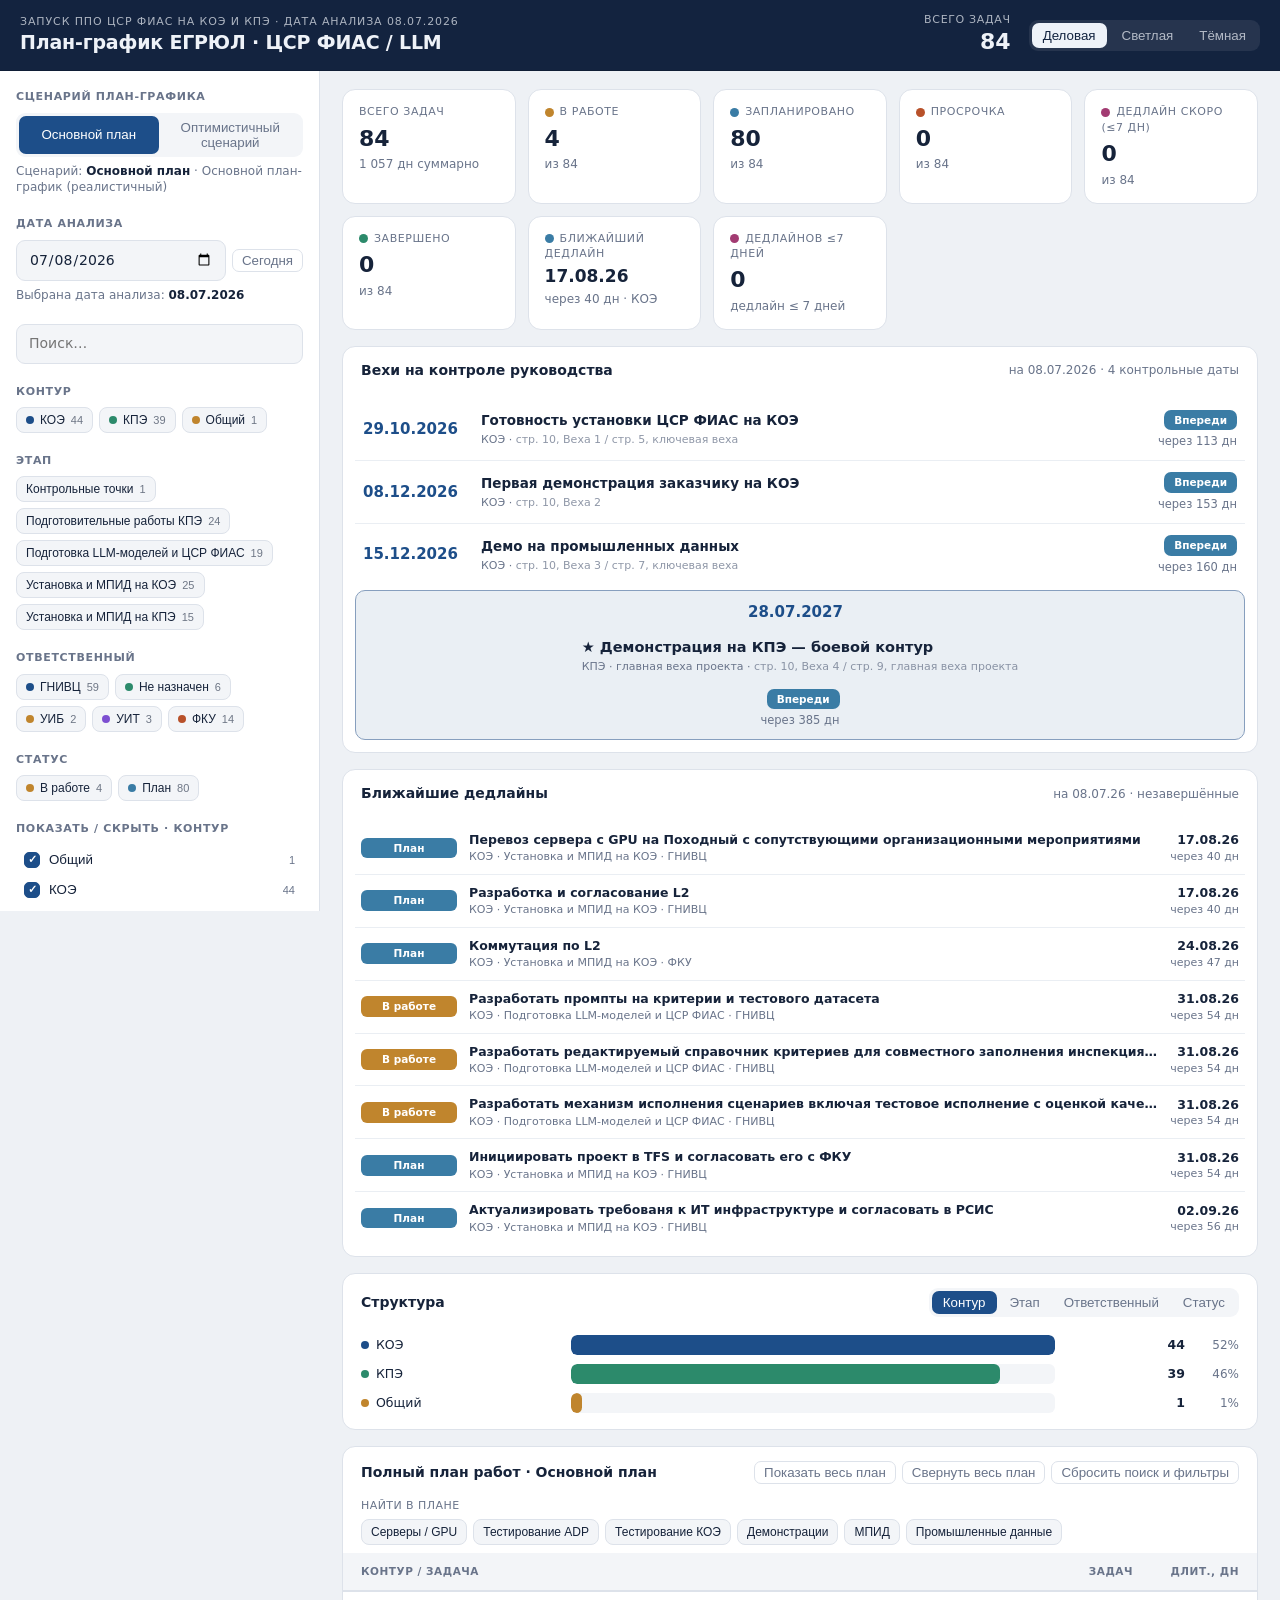
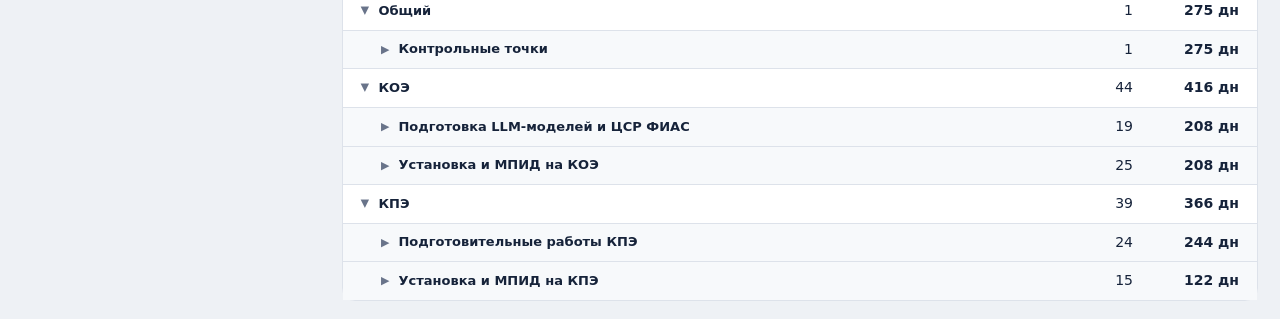
==== commit 6cc092da: "improve full plan navigation and search Make the whole plan reachable and searchable: - Full-plan co" ====
--- a/constructorskeleton.html
+++ b/constructorskeleton.html
@@ -173,6 +173,12 @@
   .ms-badge.soon  { background:#c0852d; }
   .ms-badge.ahead { background:#3a7ca5; }
   .ms-left { font-size:11.5px; color:var(--mut); }
+
+  /* панель управления полным планом */
+  .planctl { display:flex; flex-wrap:wrap; gap:6px; }
+  .planctl .pill.off { border-color:var(--acc); background:var(--acc); color:var(--accInk); }
+  .morebar { display:flex; align-items:center; gap:10px; flex-wrap:wrap; padding:12px 18px;
+    border-top:1px solid var(--bord); font-size:12.5px; color:var(--mut); background:var(--panel2); }
 </style>
 </head>
 <body>
@@ -549,13 +555,34 @@
   dim: DOMAIN.breakdownDims[0],
   analysisDate: DEFAULT_ANALYSIS_DATE,          // ISO; дата анализа. Дефолт — снимок 08.07.2026 (не «сегодня»); кнопка «Сегодня» переключает на todayISO()
   scenario: 'main',                             // активный сценарий план-графика (по умолчанию — основной план)
+  expandAll: false,                             // «Показать весь план» — раскрыть все уровни дерева
+  leafLimit: 40,                                // сколько задач-листьев показывать; null = без лимита («Показать ещё» +40)
 };
+
+// быстрые кнопки «Найти в плане» (ключевые слова — стеммы, чтобы ловить рус. склонения; OR по запятым)
+const QUICK_FINDS = [
+  { label:'Серверы / GPU',      q:'сервер,GPU,оборудован,Дубна,Городец' },
+  { label:'Тестирование ADP',   q:'ADP,АДП' },
+  { label:'Тестирование КОЭ',   q:'тестировани,промышленн' },
+  { label:'Демонстрации',       q:'демонстрац,заказчик' },
+  { label:'МПИД',               q:'МПИД,матриц,схема,профиль трафика' },
+  { label:'Промышленные данные',q:'промышленн,перенос' },
+];
+// активны ли поиск/фильтры (тогда дерево авто-раскрывается, чтобы найденное было видно)
+function filtersActive(){
+  if(state.search.trim()) return true;
+  return DOMAIN.facets.some(f=>state.filters[f.key].size>0);
+}
+// контекст рендера дерева (форс-раскрытие + лимит листьев)
+let FORCE_OPEN = false;
+let LEAF_CTX = { limit:null, shown:0, hidden:0 };
 
 // переключение сценария: пересобрать записи и сбросить завязанное на id состояние
 function setScenario(name){
   if(!SCHEDULE_SCENARIOS[name] || name===state.scenario) return;
   state.scenario = name;
   state.excluded = {}; state.qty = {}; state.expanded = {};
+  state.expandAll = false; state.leafLimit = 40;
   rebuildRecords();
   uniq(RECORDS.map(r=>r[DOMAIN.hierarchy[0]])).forEach(g=>state.expanded[nodeId([g])]=true);
   render();
@@ -617,8 +644,13 @@
   }
   const q = state.search.trim().toLowerCase();
   if(q){
-    const hay = [rec[DOMAIN.itemLabel], rec[DOMAIN.itemSub], ...DOMAIN.hierarchy.map(l=>rec[l])].join(' ').toLowerCase();
-    if(!hay.includes(q)) return false;
+    // поиск по всему плану: название, этап, контур, участники, ответственный,
+    // предшественники, даты начала/окончания. Запятая = ИЛИ (для быстрых кнопок).
+    const hay = [ rec[DOMAIN.itemLabel], rec.period, ...DOMAIN.hierarchy.map(l=>rec[l]),
+                  rec.members, rec.responsible, rec.pred, rec.start, rec.finish,
+                  rec.startLabel, rec.finishLabel ].join(' ').toLowerCase();
+    const terms = q.split(',').map(s=>s.trim()).filter(Boolean);
+    if(!terms.some(t=>hay.includes(t))) return false;
   }
   return true;
 }
@@ -676,6 +708,10 @@
   recomputeDerived();                        // пересчёт статусов/дедлайнов на дату анализа
   const V = view();
   const app = document.getElementById('app');
+
+  // навигация по дереву: при «Показать весь план» или активном поиске/фильтре — раскрыть всё
+  FORCE_OPEN = state.expandAll || filtersActive();
+  LEAF_CTX = { limit: state.leafLimit, shown:0, hidden:0 };   // счётчик листьев мутируется при обходе дерева
 
   const gridCols = `minmax(220px,1fr) repeat(${DOMAIN.measures.length},minmax(72px,96px))`;
 
@@ -745,15 +781,33 @@
           <div class="bars">${barsHtml(V.filtered)}</div>
         </div>
 
-        <div class="card table">
-          <div class="inner">
+        <div class="card">
+          <div class="cap" style="flex-wrap:wrap;gap:8px">
+            <h2>Полный план работ · ${esc(activeScenario().label)}</h2>
+            <div class="planctl">
+              <button class="pill ${state.expandAll?'off':''}" data-act="expandAll">Показать весь план</button>
+              <button class="pill" data-act="collapseAll">Свернуть весь план</button>
+              <button class="pill" data-act="resetSearch">Сбросить поиск и фильтры</button>
+            </div>
+          </div>
+          <div style="padding:0 18px 8px">
+            <div class="muted" style="font-size:11px;letter-spacing:.04em;text-transform:uppercase;margin-bottom:6px">Найти в плане</div>
+            <div class="chips">
+              ${QUICK_FINDS.map(q=>`<button class="chip ${state.search===q.q?'on':''}" data-act="quick" data-q="${esc(q.q)}">${esc(q.label)}</button>`).join('')}
+            </div>
+            ${state.search?`<div class="muted" style="font-size:12px;margin-top:8px">Найдено задач: <b style="color:var(--ink)">${V.filtered.length}</b> · <button class="pill" data-act="resetSearch">Очистить</button></div>`:''}
+          </div>
+          <div class="table"><div class="inner">
             <div class="thead" style="grid-template-columns:${gridCols}">
               <div>${esc(DOMAIN.levelLabels[DOMAIN.hierarchy[0]]||'')} / Задача</div>
               ${DOMAIN.measures.map(m=>`<div class="r">${esc(m.label)}</div>`).join('')}
             </div>
             ${V.filtered.length ? buildTree(V.filtered,0,[]).map(n=>nodeHtml(n,gridCols)).join('')
                                 : '<div class="empty">Нет задач под текущие фильтры</div>'}
-          </div>
+            ${LEAF_CTX.hidden>0 ? `<div class="morebar">Показано ${LEAF_CTX.shown} из ${LEAF_CTX.shown+LEAF_CTX.hidden} задач
+              <button class="pill" data-act="showMore">Показать ещё ${Math.min(40,LEAF_CTX.hidden)}</button>
+              <button class="pill" data-act="expandAll">Показать весь план</button></div>`:''}
+          </div></div>
         </div>
       </main>
     </div>`;
@@ -902,8 +956,7 @@
 
 function nodeHtml(node, gridCols){
   const id = nodeId(node.path);
-  const open = state.expanded[id] !== false && (state.expanded[id] || node.depth===0 ? true : false);
-  const isOpen = !!state.expanded[id];
+  const isOpen = FORCE_OPEN || !!state.expanded[id];   // при поиске/«Показать весь план» — раскрыто
   const struck = nodeStruck(node.path);
   const own = !state.excluded[id];
   const cells = DOMAIN.measures.map(m=>{
@@ -916,8 +969,16 @@
     </div>`;
   let inner = '';
   if(isOpen){
-    inner = node.children ? node.children.map(c=>nodeHtml(c,gridCols)).join('')
-                          : node.leaves.map(l=>leafHtml(l,gridCols)).join('');
+    if(node.children){
+      inner = node.children.map(c=>nodeHtml(c,gridCols)).join('');
+    } else {
+      const parts=[];
+      for(const l of node.leaves){
+        if(LEAF_CTX.limit!=null && LEAF_CTX.shown>=LEAF_CTX.limit){ LEAF_CTX.hidden++; continue; }
+        LEAF_CTX.shown++; parts.push(leafHtml(l,gridCols));
+      }
+      inner = parts.join('');
+    }
   }
   return row + inner;
 }
@@ -961,11 +1022,17 @@
   if(act==='theme'){ state.theme=el.dataset.v; render(); }
   else if(act==='dim'){ state.dim=el.dataset.v; render(); }
   else if(act==='filter'){ const s=state.filters[el.dataset.facet]; const v=el.dataset.v; s.has(v)?s.delete(v):s.add(v); render(); }
-  else if(act==='reset'){ DOMAIN.facets.forEach(f=>state.filters[f.key].clear()); state.search=''; state.excluded={}; state.qty={}; render(); }
+  else if(act==='reset'){ DOMAIN.facets.forEach(f=>state.filters[f.key].clear()); state.search=''; state.excluded={}; state.qty={}; state.expandAll=false; state.leafLimit=40; render(); }
   else if(act==='expand'){ if(e.target.closest('[data-stop]')) return; const id=el.dataset.id; state.expanded[id]=!state.expanded[id]; render(); }
   else if(act==='toggleEx'){ e.stopPropagation(); const id=el.dataset.id; state.excluded[id]?delete state.excluded[id]:state.excluded[id]=true; render(); }
   else if(act==='today'){ state.analysisDate=todayISO(); render(); }
   else if(act==='scenario'){ setScenario(el.dataset.v); }
+  // --- навигация по полному плану ---
+  else if(act==='expandAll'){ state.expandAll=true; state.leafLimit=null; render(); }
+  else if(act==='collapseAll'){ state.expandAll=false; state.leafLimit=40; state.expanded={}; uniq(RECORDS.map(r=>r[DOMAIN.hierarchy[0]])).forEach(g=>state.expanded[nodeId([g])]=true); render(); }
+  else if(act==='resetSearch'){ state.search=''; DOMAIN.facets.forEach(f=>state.filters[f.key].clear()); state.expandAll=false; state.leafLimit=40; render(); }
+  else if(act==='showMore'){ state.leafLimit=(state.leafLimit||0)+40; render(); }
+  else if(act==='quick'){ const q=el.dataset.q; state.search = (state.search===q ? '' : q); state.leafLimit=40; render(); }
 });
 document.addEventListener('change', e=>{
   const a = e.target.closest('[data-act="analysis"]');
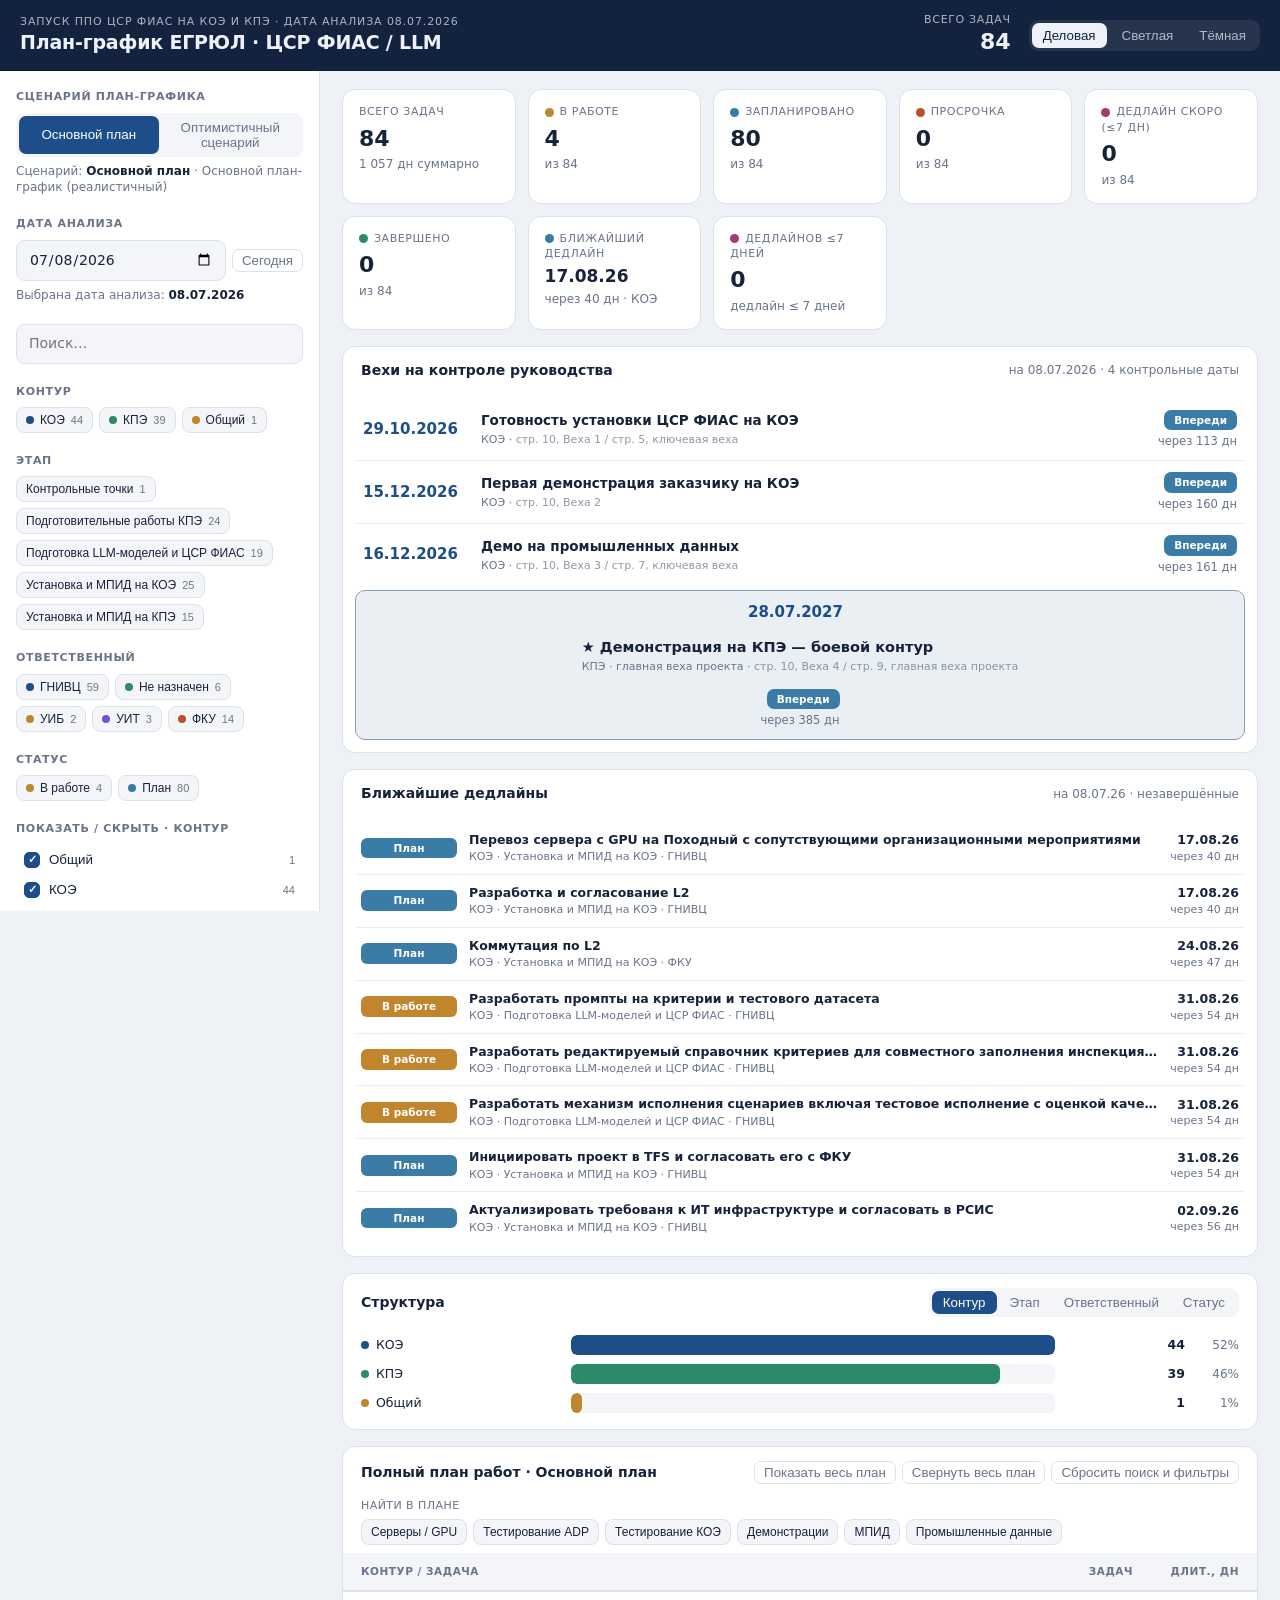
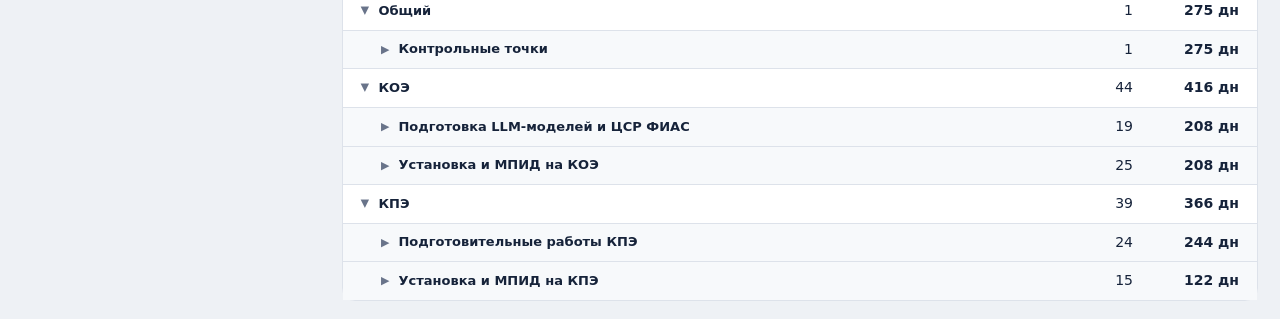
==== commit a2b11626: "sync management milestone dates with plan tasks Milestone dates were hardcoded from the roadmap deck" ====
--- a/constructorskeleton.html
+++ b/constructorskeleton.html
@@ -473,15 +473,21 @@
    4 даты «на контроле руководства» (презентация дорожной карты 08.07.2026).
    Статус вех считается относительно state.analysisDate, но НЕ влияет на
    статусы задач, KPI и блок ближайших дедлайнов. */
+/* Дата вехи берётся из связанной задачи АКТИВНОГО сценария (match) — чтобы всегда
+   совпадать с планом; date — исходная дата деска (fallback, если задача не найдена). */
 const MANAGEMENT_MILESTONES = [
   { date:'2026-10-29', title:'Готовность установки ЦСР ФИАС на КОЭ', contour:'КОЭ',
-    source:'стр. 10, Веха 1 / стр. 5, ключевая веха' },
+    source:'стр. 10, Веха 1 / стр. 5, ключевая веха',
+    match:r=>r.contour==='КОЭ' && r.name==='Готовность установки ЦСР ФИАС на КОЭ' },
   { date:'2026-12-08', title:'Первая демонстрация заказчику на КОЭ', contour:'КОЭ',
-    source:'стр. 10, Веха 2' },
+    source:'стр. 10, Веха 2',
+    match:r=>r.contour==='КОЭ' && r.name==='Провести демонстрацию заказчику на КОЭ' },
   { date:'2026-12-15', title:'Демо на промышленных данных', contour:'КОЭ',
-    source:'стр. 10, Веха 3 / стр. 7, ключевая веха' },
+    source:'стр. 10, Веха 3 / стр. 7, ключевая веха',
+    match:r=>r.contour==='КОЭ' && /демонстрац/i.test(r.name) && /промышленн/i.test(r.name) },
   { date:'2027-07-28', title:'Демонстрация на КПЭ — боевой контур', contour:'КПЭ',
-    source:'стр. 10, Веха 4 / стр. 9, главная веха проекта', main:true },
+    source:'стр. 10, Веха 4 / стр. 9, главная веха проекта', main:true,
+    match:r=>r.contour==='КПЭ' && /демонстрац/i.test(r.name) && !/временного/i.test(r.name) },
 ];
 
 /* ===== 3. ENGINE — ПРЕДМЕТНО-НЕЗАВИСИМОЕ ЯДРО ============================== */
@@ -916,10 +922,18 @@
   return { key:'Впереди', tone:'ahead' };
 }
 // блок «Вехи на контроле руководства»
+// дата вехи = финиш связанной задачи активного сценария (иначе — дата деска)
+function milestoneDate(m){
+  if(m.match){
+    const hits = RECORDS.filter(m.match).map(r=>parseDate(r.finish)).filter(Boolean);
+    if(hits.length) return new Date(Math.max(...hits.map(d=>d.getTime())));
+  }
+  return parseDate(m.date);
+}
 function milestonesHtml(){
   const aDate = parseDate(state.analysisDate) || midnight(new Date());
   return MANAGEMENT_MILESTONES.map(m=>{
-    const d = parseDate(m.date);
+    const d = milestoneDate(m);
     const left = diffDays(d, aDate);
     const st = milestoneStatus(left);
     return `<div class="ms-row ${st.tone} ${m.main?'main':''}">
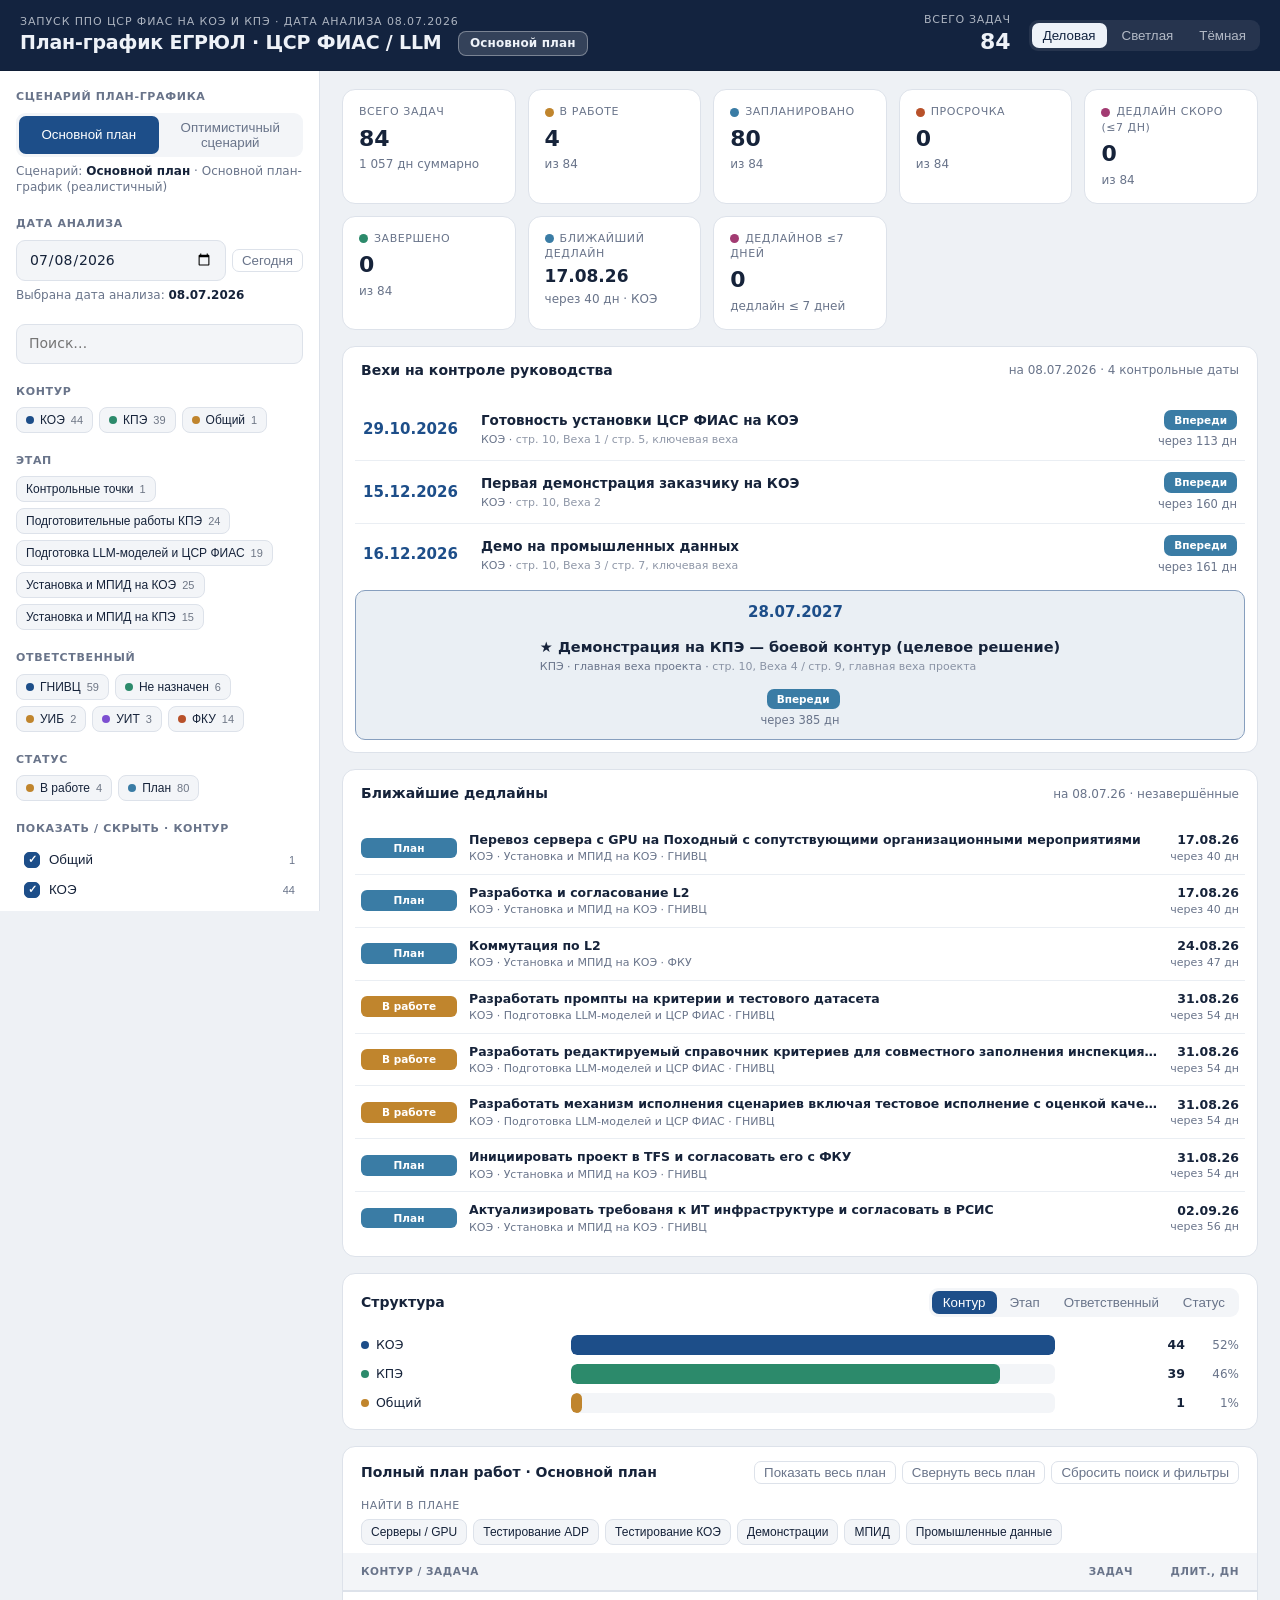
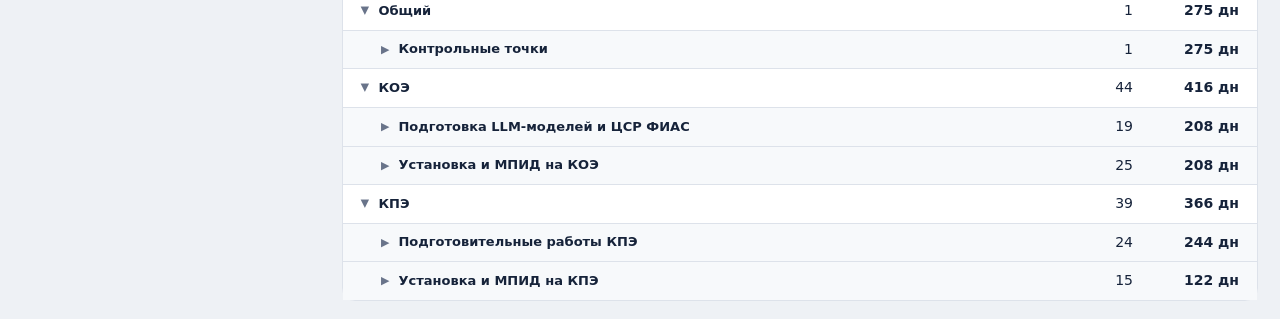
==== commit 54f4d496: "surface active scenario in header and add temporary-KPE milestone Make scenario differences visible " ====
--- a/constructorskeleton.html
+++ b/constructorskeleton.html
@@ -179,6 +179,12 @@
   .planctl .pill.off { border-color:var(--acc); background:var(--acc); color:var(--accInk); }
   .morebar { display:flex; align-items:center; gap:10px; flex-wrap:wrap; padding:12px 18px;
     border-top:1px solid var(--bord); font-size:12.5px; color:var(--mut); background:var(--panel2); }
+
+  /* бейдж активного сценария в шапке */
+  .scbadge { display:inline-block; vertical-align:middle; margin-left:10px; padding:3px 11px; border-radius:8px;
+    font-size:12px; font-weight:700; letter-spacing:.01em; border:1px solid rgba(255,255,255,.35); }
+  .scbadge.main { background:rgba(255,255,255,.14); color:var(--headInk); }
+  .scbadge.optimistic { background:#2c8a6b; color:#fff; border-color:#2c8a6b; }
 </style>
 </head>
 <body>
@@ -485,7 +491,11 @@
   { date:'2026-12-15', title:'Демо на промышленных данных', contour:'КОЭ',
     source:'стр. 10, Веха 3 / стр. 7, ключевая веха',
     match:r=>r.contour==='КОЭ' && /демонстрац/i.test(r.name) && /промышленн/i.test(r.name) },
-  { date:'2027-07-28', title:'Демонстрация на КПЭ — боевой контур', contour:'КПЭ',
+  // веха только оптимистичного сценария: демонстрация временного решения КПЭ (пром. запуск)
+  { title:'Временное решение на КПЭ (пром. запуск)', contour:'КПЭ',
+    source:'ускоренный сценарий · демо временного решения', optional:true,
+    match:r=>r.contour==='КПЭ' && /демонстрац/i.test(r.name) && /временного/i.test(r.name) },
+  { date:'2027-07-28', title:'Демонстрация на КПЭ — боевой контур (целевое решение)', contour:'КПЭ',
     source:'стр. 10, Веха 4 / стр. 9, главная веха проекта', main:true,
     match:r=>r.contour==='КПЭ' && /демонстрац/i.test(r.name) && !/временного/i.test(r.name) },
 ];
@@ -725,7 +735,7 @@
     <div class="header">
       <div>
         <div class="kicker">${esc(DOMAIN.subtitle)} · дата анализа ${esc(fmtDateFull(parseDate(state.analysisDate)))}</div>
-        <h1>${esc(DOMAIN.title)}</h1>
+        <h1>${esc(DOMAIN.title)} <span class="scbadge ${esc(state.scenario)}">${esc(activeScenario().label)}</span></h1>
       </div>
       <div style="display:flex;align-items:center;gap:18px;">
         <div class="total"><div class="lbl">Всего задач</div><div class="val">${fmtNum(V.counts.total)}</div></div>
@@ -768,7 +778,7 @@
 
         <div class="card">
           <div class="cap"><h2>Вехи на контроле руководства</h2>
-            <span class="muted" style="font-size:12px">на ${esc(fmtDateFull(parseDate(state.analysisDate)))} · 4 контрольные даты</span>
+            <span class="muted" style="font-size:12px">на ${esc(fmtDateFull(parseDate(state.analysisDate)))} · ${milestonesCount()} контрольные даты</span>
           </div>
           <div class="milestones">${milestonesHtml()}</div>
         </div>
@@ -928,12 +938,15 @@
     const hits = RECORDS.filter(m.match).map(r=>parseDate(r.finish)).filter(Boolean);
     if(hits.length) return new Date(Math.max(...hits.map(d=>d.getTime())));
   }
-  return parseDate(m.date);
-}
+  return m.date ? parseDate(m.date) : null;   // optional-веха без задачи в сценарии → нет даты
+}
+// количество показываемых вех в активном сценарии (для подписи)
+function milestonesCount(){ return MANAGEMENT_MILESTONES.filter(m=>milestoneDate(m)).length; }
 function milestonesHtml(){
   const aDate = parseDate(state.analysisDate) || midnight(new Date());
   return MANAGEMENT_MILESTONES.map(m=>{
     const d = milestoneDate(m);
+    if(!d) return '';                          // optional-веха отсутствует в этом сценарии — не показываем
     const left = diffDays(d, aDate);
     const st = milestoneStatus(left);
     return `<div class="ms-row ${st.tone} ${m.main?'main':''}">
